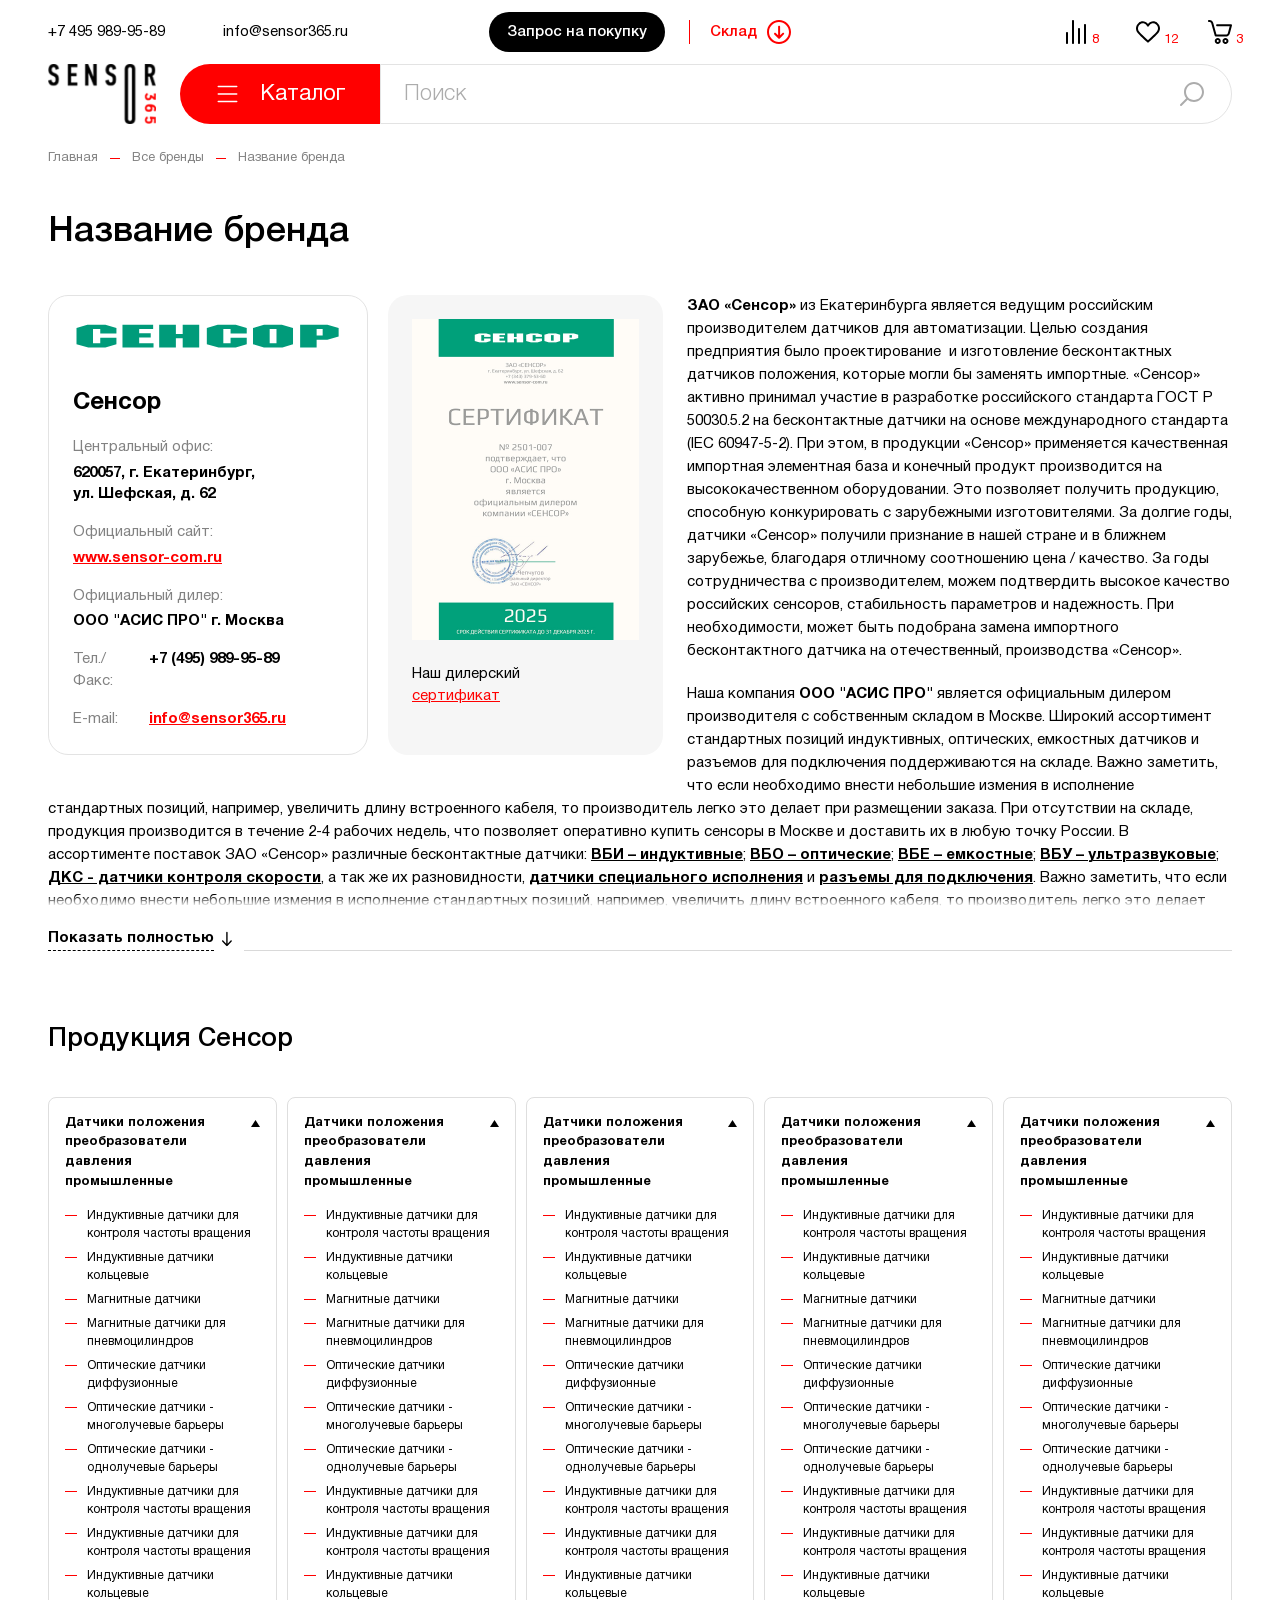
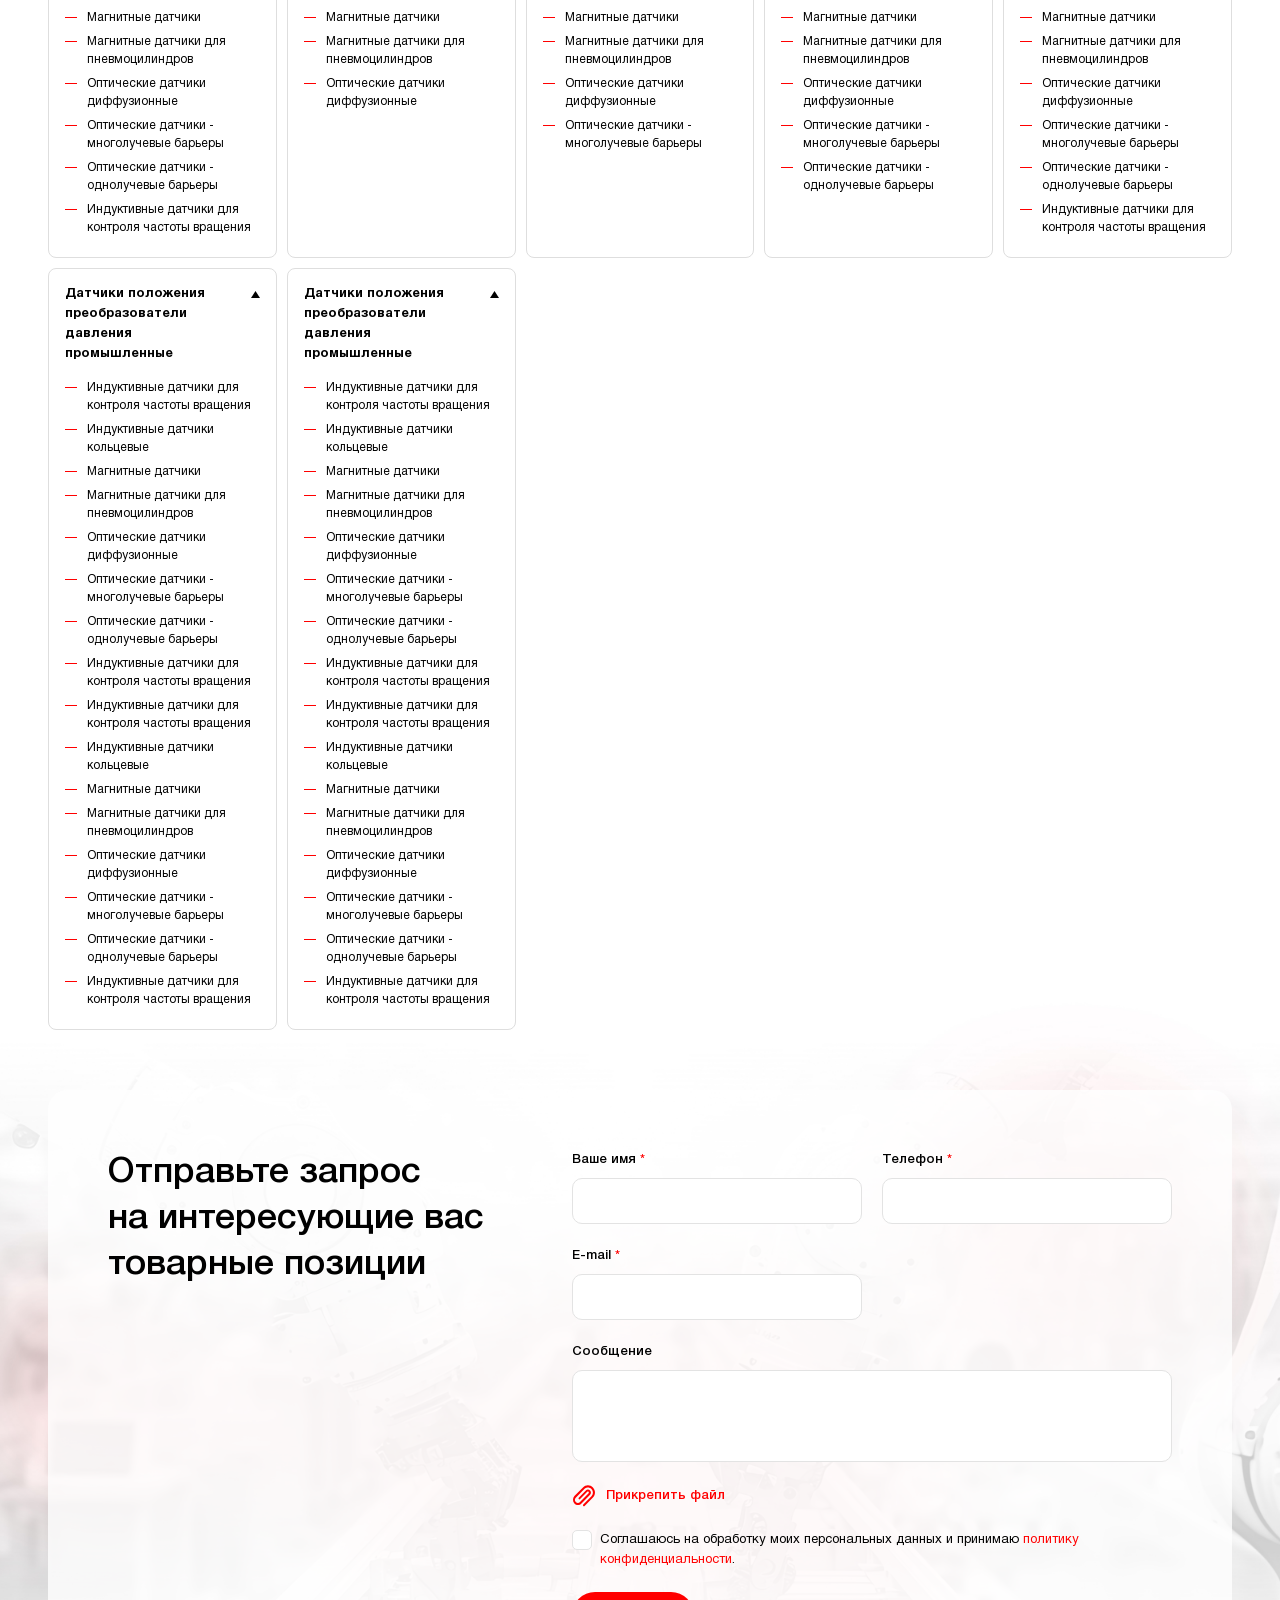
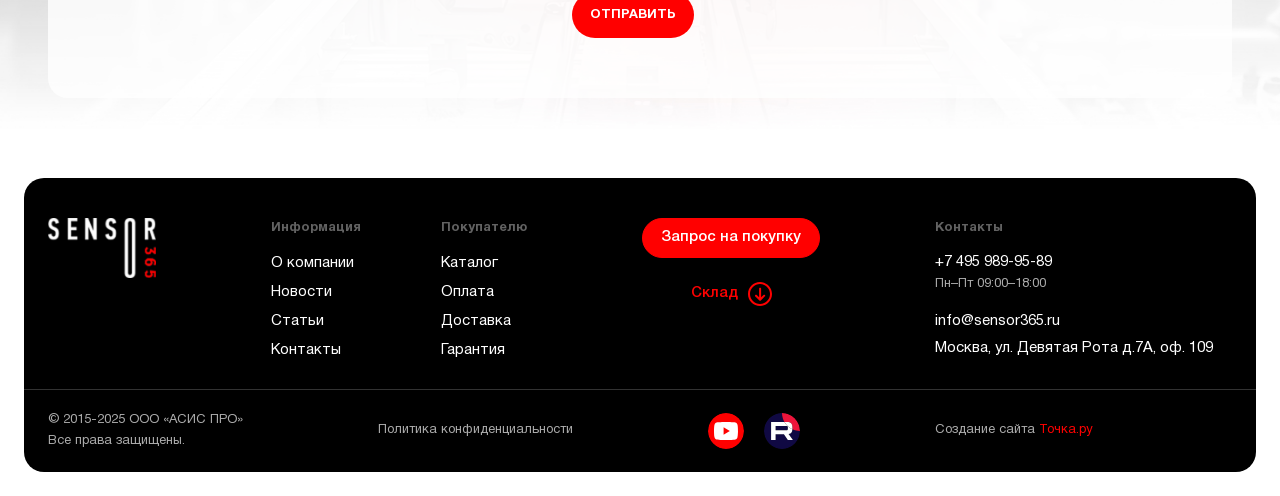
==== brand.html @ 8526f5da "Added new page/updated catalog menu Update  Update  Update  Update  Update  Update" ====
<!DOCTYPE html>
<html lang="ru">
	<head>
		<meta http-equiv="Content-Type" content="text/html; charset=utf-8">

		<!-- Adapting the page for mobile devices -->
		<meta name="viewport" content="width=device-width, initial-scale=1, maximum-scale=1">

		<!-- Prohibition of phone number recognition -->
		<meta name="format-detection" content="telephone=no">
		<meta name="SKYPE_TOOLBAR" content ="SKYPE_TOOLBAR_PARSER_COMPATIBLE">

		<!-- Page title -->
		<title>Заголовок страницы</title>

		<!-- Meta description -->
		<meta name="description" content="">

		<!-- Meta Keywords -->
		<meta name="keywords" content="">

		<!-- Site icon, size 32x32, transparency supported. Recommended format: .ico or .png -->
		<link rel="shortcut icon" href="favicon.png">

		<!-- Changing the color of the mobile browser panel -->
		<meta name="msapplication-TileColor" content="#000">
		<meta name="theme-color" content="#000">

		<!-- Connecting style files -->
		<link rel="stylesheet" href="css/swiper-bundle.min.css">
		<link rel="stylesheet" href="css/swiper.css">
		<link rel="stylesheet" href="css/fancybox.css">
		<link rel="stylesheet" href="css/ion.rangeSlider.css">
		<link rel="stylesheet" href="css/styles.css">

		<link rel="stylesheet" href="css/response_1899.css" media="print, (max-width: 1899px)">
		<link rel="stylesheet" href="css/response_1439.css" media="print, (max-width: 1439px)">
		<link rel="stylesheet" href="css/response_1279.css" media="print, (max-width: 1279px)">
		<link rel="stylesheet" href="css/response_1023.css" media="print, (max-width: 1023px)">
		<link rel="stylesheet" href="css/response_767.css" media="print, (max-width: 767px)">
		<link rel="stylesheet" href="css/response_479.css" media="(max-width: 479px)">
	</head>

	<body>
		<div class="wrap">
			<div class="main">
				<header>
					<button class="close_btn"></button>

					<div class="top">
						<div class="cont big row">
							<div class="contacts">
								<div class="phone">
									<a href="tel:+7 495 989-95-89">+7 495 989-95-89</a>
								</div>

								<div class="email">
									<a href="mailto:info@sensor365.ru">info@sensor365.ru</a>
								</div>
							</div>

							<div class="info">
								<button class="request_btn modal_btn" data-modal="request_modal">Запрос на покупку</button>

								<div class="warehouse">
									<a href="/">
										<span>Склад</span>
										<svg class="icon"><use xlink:href="images/sprite.svg#ic_arrow_circle_ver"></use></svg>
									</a>
								</div>
							</div>

							<div class="icon_links">
								<div class="compare_link">
									<a href="/">
										<svg class="icon"><use xlink:href="images/sprite.svg#ic_compare"></use></svg>
										<span class="count">8</span>
									</a>
								</div>

								<div class="favorite_link">
									<a href="/">
										<svg class="icon"><use xlink:href="images/sprite.svg#ic_favorite"></use></svg>
										<span class="count">12</span>
									</a>
								</div>

								<div class="cart_link">
									<a href="/">
										<svg class="icon"><use xlink:href="images/sprite.svg#ic_cart"></use></svg>
										<span class="count">3</span>
									</a>
								</div>
							</div>
						</div>
					</div>

					<div class="bottom">
						<div class="cont">
							<a href="/" class="logo">
								<img src="images/logo.png" alt="">
							</a>

							<div class="catalog_menu modal_cont">
								<button class="btn mini_modal_btn" data-modal-id="#catalog_modal">
									<svg class="icon"><use xlink:href="images/sprite.svg#ic_menu"></use></svg>
									<svg class="icon"><use xlink:href="images/sprite.svg#ic_close"></use></svg>

									<span>Каталог</span>
								</button>

								<div class="mini_modal" id="catalog_modal">
									<div class="cont">
										<div class="grid_row">
											<div class="col">
												<div class="catalog_link" data-sub-col="1">
													<a href="/">Аксессуары</a>

													<div class="arr">
														<svg><use xlink:href="images/sprite.svg#ic_arr_double_hor"></use></svg>
													</div>
												</div>

												<div class="catalog_link">
													<a href="/">Блоки питания для ПЛК и датчиков</a>
												</div>

												<div class="catalog_link">
													<a href="/">Датчики и преобразователи давления промышленные</a>
												</div>

												<div class="catalog_link">
													<a href="/">Датчики линейных перемещений и расстояний</a>
												</div>

												<div class="catalog_link">
													<a href="/">Датчики оптические для специальных задач</a>
												</div>

												<div class="catalog_link">
													<a href="/">Датчики положения</a>
												</div>

												<div class="catalog_link">
													<a href="/">Датчики, реле потока воздуха и промышленных газов</a>
												</div>

												<div class="catalog_link">
													<a href="/">Датчики, реле потока жидкости</a>
												</div>

												<div class="catalog_link">
													<a href="/">Датчики температуры промышленные</a>
												</div>

												<div class="catalog_link">
													<a href="/">Датчики ускорения — акселерометры</a>
												</div>

												<div class="catalog_link">
													<a href="/">Датчики угла наклона — инклинометры</a>
												</div>

												<div class="catalog_link">
													<a href="/">Датчики угловых перемещений, энкодеры, потенциометры</a>
												</div>

												<div class="catalog_link">
													<a href="/">Датчики щелевые</a>
												</div>

												<div class="catalog_link">
													<a href="/">Индикаторы, преобразователи и регуляторы</a>
												</div>

												<div class="catalog_link">
													<a href="/">Мониторинг и диагностика</a>
												</div>

												<div class="catalog_link">
													<a href="/">Расходомеры жидкости</a>
												</div>

												<div class="catalog_link">
													<a href="/">Расходомеры сжатого воздуха и промышленных газов</a>
												</div>

												<div class="catalog_link">
													<a href="/">Сигнализаторы уровня жидкости и сыпучих веществ</a>
												</div>

												<div class="catalog_link">
													<a href="/">Сканеры штрих-кодов промышленные</a>
												</div>

												<div class="catalog_link">
													<a href="/">RFID компоненты</a>
												</div>

												<div class="catalog_link">
													<a href="/">Уровнемеры</a>
												</div>

												<div class="catalog_link">
													<a href="/">Сигнальное оборудование</a>
												</div>

												<div class="catalog_link">
													<a href="/">Безопасность на производстве</a>
												</div>

												<div class="catalog_link">
													<a href="/">Промышленные интерфейсы</a>
												</div>

												<div class="catalog_link">
													<a href="/">Системы освещения на производстве</a>
												</div>

												<div class="catalog_link">
													<a href="/">Бесконтактные системы передачи данных</a>
												</div>
											</div>

											<div class="col sub_col sub_col_1">
												<button class="back_btn">
													<svg class="icon"><use xlink:href="images/sprite.svg#ic_arrow_hor"></use></svg>
													<span>Назад</span>
												</button>

												<div class="catalog_link" data-sub-col="1">
													<a href="/">Емкостные датчики <small>(48)</small></a>

													<div class="arr">
														<svg><use xlink:href="images/sprite.svg#ic_arr_double_hor"></use></svg>
													</div>
												</div>

												<div class="catalog_link">
													<a href="/">Индуктивные датчики <small>(129)</small></a>
												</div>

												<div class="catalog_link">
													<a href="/">Индуктивные датчики для контроля частоты вращения <small>(3)</small></a>
												</div>

												<div class="catalog_link">
													<a href="/">Индуктивные датчики кольцевые <small>(19)</small></a>
												</div>

												<div class="catalog_link">
													<a href="/">Магнитные датчики <small>(28)</small></a>
												</div>

												<div class="catalog_link">
													<a href="/">Магнитные датчики для пневмоцилиндров <small>(21)</small></a>
												</div>

												<div class="catalog_link">
													<a href="/">Оптические датчики диффузионные <small>(47)</small></a>
												</div>

												<div class="catalog_link">
													<a href="/">Оптические датчики — однолучевые барьеры <small>(16)</small></a>
												</div>

												<div class="catalog_link">
													<a href="/">Оптические датчики — многолучевые барьеры <small>(88)</small></a>
												</div>

												<div class="catalog_link">
													<a href="/">Оптические датчики рефлекторные <small>(36)</small></a>
												</div>

												<div class="catalog_link">
													<a href="/">Радарные датчики движения <small>(60)</small></a>
												</div>

												<div class="catalog_link">
													<a href="/">Ультразвуковые датчики — однолучевые барьеры <small>(42)</small></a>
												</div>

												<div class="catalog_link">
													<a href="/">Датчики касания и сенсорные кнопки <small>(37)</small></a>
												</div>

												<div class="catalog_link">
													<a href="/">Датчики двойного листа и контроля склейки <small>(18)</small></a>
												</div>

												<div class="catalog_link">
													<a href="/">Детекторы транспорта <small>(22)</small></a>
												</div>

												<div class="catalog_link">
													<a href="/">Электромеханические выключатели <small>(8)</small></a>
												</div>
											</div>

											<div class="col sub_sub_col sub_sub_col_1">
												<button class="back_btn">
													<svg class="icon"><use xlink:href="images/sprite.svg#ic_arrow_hor"></use></svg>
													<span>Назад</span>
												</button>

												<div class="catalog_link">
													<a href="/">Емкостные датчики <small>(9)</small></a>
												</div>

												<div class="catalog_link">
													<a href="/">Емкостные датчики в прямоугольных корпусах <small>(13)</small></a>
												</div>

												<div class="catalog_link">
													<a href="/">Емкостные датчики в цилиндрических корпусах <small>(25)</small></a>
												</div>
											</div>
										</div>
									</div>
								</div>
							</div>

							<div class="search">
								<form action="">
									<input type="text" name="" value="" class="input" placeholder="Поиск">

									<button type="submit" class="submit_btn">
										<svg class="icon"><use xlink:href="images/sprite.svg#ic_search"></use></svg>
									</button>
								</form>
							</div>
						</div>
					</div>
				</header>


				<section class="mob_header">
					<div class="cont">
						<div class="logo">
							<img src="images/logo.png" alt="">
						</div>

						<div class="icon_links">
							<div class="compare_link">
								<a href="/">
									<svg class="icon"><use xlink:href="images/sprite.svg#ic_compare"></use></svg>
									<span class="count">8</span>
								</a>
							</div>

							<div class="favorite_link">
								<a href="/">
									<svg class="icon"><use xlink:href="images/sprite.svg#ic_favorite"></use></svg>
									<span class="count">12</span>
								</a>
							</div>

							<div class="cart_link">
								<a href="/">
									<svg class="icon"><use xlink:href="images/sprite.svg#ic_cart"></use></svg>
									<span class="count">3</span>
								</a>
							</div>
						</div>

						<button class="mob_menu_btn">
							<svg class="icon"><use xlink:href="images/sprite.svg#ic_menu"></use></svg>
						</button>
					</div>
				</section>


				<section class="page_head">
					<div class="cont">
						<div class="breadcrumbs">
							<a href="/">Главная</a>

							<span class="sep"></span>

							<a href="/">Все бренды</a>

							<span class="sep"></span>

							<span class="current">Название бренда</span>
						</div>

						<h1 class="page_title">Название бренда</h1>
					</div>
				</section>


				<section class="brand_page block">
					<div class="cont">
						<div class="text_block">
							<div class="data">
								<div class="info">
									<picture class="logo">
										<img src="images/tmp/brand_info_logo.svg" alt="" loading="lazy">
									</picture>

									<div class="name">Сенсор</div>

									<div class="item">
										<div class="label">Центральный офис:</div>

										<div class="val">620057, г. Екатеринбург,<br> ул. Шефская, д. 62</div>
									</div>

									<div class="item">
										<div class="label">Официальный сайт:</div>

										<div class="val">
											<a href="https://www.sensor-com.ru" target="_blank" rel="noopener nofollow" class="primary">www.sensor-com.ru</a>
										</div>
									</div>

									<div class="item">
										<div class="label">Официальный дилер:</div>

										<div class="val">ООО "АСИС ПРО" г. Москва</div>
									</div>

									<div class="item inline">
										<div class="label">Тел./Факс:</div>

										<div class="val">
											<a href="tel:+7 (495) 989-95-89">+7 (495) 989-95-89</a>
										</div>
									</div>

									<div class="item inline">
										<div class="label">E-mail:</div>

										<div class="val">
											<a href="mailto:info@sensor365.ru" class="primary">info@sensor365.ru</a>
										</div>
									</div>
								</div>

								<a href="images/tmp/brand_cert_thumb.jpg" class="cert fancy_img">
									<svg class="icon"><use xlink:href="images/sprite.svg#ic_zoom"></use></svg>

									<picture class="thumb">
										<img src="images/tmp/brand_cert_thumb.jpg" alt="" loading="lazy">
									</picture>

									<div class="name">Наш дилерский<br> <span>сертификат</span></div>
								</a>
							</div>

							<p><b>ЗАО «Сенсор»</b> из Екатеринбурга является ведущим российским производителем датчиков для автоматизации. Целью создания предприятия было проектирование  и изготовление бесконтактных датчиков положения, которые могли бы заменять импортные. «Сенсор» активно принимал участие в разработке российского стандарта ГОСТ Р 50030.5.2 на бесконтактные датчики на основе международного стандарта (IEC 60947-5-2). При этом, в продукции «Сенсор» применяется качественная импортная элементная база и конечный продукт производится на высококачественном оборудовании. Это позволяет получить продукцию, способную конкурировать с зарубежными изготовителями. За долгие годы, датчики «Сенсор» получили признание в нашей стране и в ближнем зарубежье, благодаря отличному соотношению цена / качество. За годы сотрудничества с производителем, можем подтвердить высокое качество российских сенсоров, стабильность параметров и надежность. При необходимости, может быть подобрана замена импортного бесконтактного датчика на отечественный, производства «Сенсор».</p>

							<p>Наша компания <b>ООО "АСИС ПРО"</b> является официальным дилером производителя с собственным складом в Москве. Широкий ассортимент стандартных позиций индуктивных, оптических, емкостных датчиков и разъемов для подключения поддерживаются на складе. Важно заметить, что если необходимо внести небольшие измения в исполнение стандартных позиций, например, увеличить длину встроенного кабеля, то производитель легко это делает при размещении заказа. При отсутствии на складе, продукция производится в течение 2-4 рабочих недель, что позволяет оперативно купить сенсоры в Москве и доставить их в любую точку России. В ассортименте поставок ЗАО «Сенсор» различные бесконтактные датчики: <a href="/">ВБИ – индуктивные</a>; <a href="/">ВБО – оптические</a>; <a href="/">ВБЕ – емкостные</a>; <a href="/">ВБУ – ультразвуковые</a>; <a href="/">ДКС - датчики контроля скорости</a>, а так же их разновидности, <a href="/">датчики специального исполнения</a> и <a href="/">разъемы для подключения</a>. Важно заметить, что если необходимо внести небольшие измения в исполнение стандартных позиций, например, увеличить длину встроенного кабеля, то производитель легко это делает при размещении заказа.</p>

							<div class="clearfix"></div>
						</div>

						<div class="spoler_btn_wrap">
							<button class="spoler_btn">
								<span>Показать полностью</span>
								<span>Свернуть</span>

								<svg class="icon"><use xlink:href="images/sprite.svg#ic_arrow_ver"></use></svg>
							</button>

							<div class="line"></div>
						</div>

						<div class="categories">
							<div class="block_head">
								<h2 class="title small">Продукция Сенсор</h2>
							</div>

							<div class="grid_row">
								<div class="item">
									<div class="main">
										<a href="/">
											<span>Датчики положения преобразователи давления промышленные</span>

											<svg class="arr"><use xlink:href="images/sprite.svg#ic_arr_ver2"></use></svg>
										</a>
									</div>

									<div class="sub">
										<div><a href="/">Индуктивные датчики для контроля частоты вращения</a></div>

										<div><a href="/">Индуктивные датчики кольцевые</a></div>

										<div><a href="/">Магнитные датчики</a></div>

										<div><a href="/">Магнитные датчики для пневмоцилиндров</a></div>

										<div><a href="/">Оптические датчики диффузионные</a></div>

										<div><a href="/">Оптические датчики - многолучевые барьеры</a></div>

										<div><a href="/">Оптические датчики - однолучевые барьеры</a></div>

										<div><a href="/">Индуктивные датчики для контроля частоты вращения</a></div>

										<div><a href="/">Индуктивные датчики для контроля частоты вращения</a></div>

										<div><a href="/">Индуктивные датчики кольцевые</a></div>

										<div><a href="/">Магнитные датчики</a></div>

										<div><a href="/">Магнитные датчики для пневмоцилиндров</a></div>

										<div><a href="/">Оптические датчики диффузионные</a></div>

										<div><a href="/">Оптические датчики - многолучевые барьеры</a></div>

										<div><a href="/">Оптические датчики - однолучевые барьеры</a></div>

										<div><a href="/">Индуктивные датчики для контроля частоты вращения</a></div>
									</div>
								</div>

								<div class="item">
									<div class="main">
										<a href="/">
											<span>Датчики положения преобразователи давления промышленные</span>

											<svg class="arr"><use xlink:href="images/sprite.svg#ic_arr_ver2"></use></svg>
										</a>
									</div>

									<div class="sub">
										<div><a href="/">Индуктивные датчики для контроля частоты вращения</a></div>

										<div><a href="/">Индуктивные датчики кольцевые</a></div>

										<div><a href="/">Магнитные датчики</a></div>

										<div><a href="/">Магнитные датчики для пневмоцилиндров</a></div>

										<div><a href="/">Оптические датчики диффузионные</a></div>

										<div><a href="/">Оптические датчики - многолучевые барьеры</a></div>

										<div><a href="/">Оптические датчики - однолучевые барьеры</a></div>

										<div><a href="/">Индуктивные датчики для контроля частоты вращения</a></div>

										<div><a href="/">Индуктивные датчики для контроля частоты вращения</a></div>

										<div><a href="/">Индуктивные датчики кольцевые</a></div>

										<div><a href="/">Магнитные датчики</a></div>

										<div><a href="/">Магнитные датчики для пневмоцилиндров</a></div>

										<div><a href="/">Оптические датчики диффузионные</a></div>
									</div>
								</div>

								<div class="item">
									<div class="main">
										<a href="/">
											<span>Датчики положения преобразователи давления промышленные</span>

											<svg class="arr"><use xlink:href="images/sprite.svg#ic_arr_ver2"></use></svg>
										</a>
									</div>

									<div class="sub">
										<div><a href="/">Индуктивные датчики для контроля частоты вращения</a></div>

										<div><a href="/">Индуктивные датчики кольцевые</a></div>

										<div><a href="/">Магнитные датчики</a></div>

										<div><a href="/">Магнитные датчики для пневмоцилиндров</a></div>

										<div><a href="/">Оптические датчики диффузионные</a></div>

										<div><a href="/">Оптические датчики - многолучевые барьеры</a></div>

										<div><a href="/">Оптические датчики - однолучевые барьеры</a></div>

										<div><a href="/">Индуктивные датчики для контроля частоты вращения</a></div>

										<div><a href="/">Индуктивные датчики для контроля частоты вращения</a></div>

										<div><a href="/">Индуктивные датчики кольцевые</a></div>

										<div><a href="/">Магнитные датчики</a></div>

										<div><a href="/">Магнитные датчики для пневмоцилиндров</a></div>

										<div><a href="/">Оптические датчики диффузионные</a></div>

										<div><a href="/">Оптические датчики - многолучевые барьеры</a></div>
									</div>
								</div>

								<div class="item">
									<div class="main">
										<a href="/">
											<span>Датчики положения преобразователи давления промышленные</span>

											<svg class="arr"><use xlink:href="images/sprite.svg#ic_arr_ver2"></use></svg>
										</a>
									</div>

									<div class="sub">
										<div><a href="/">Индуктивные датчики для контроля частоты вращения</a></div>

										<div><a href="/">Индуктивные датчики кольцевые</a></div>

										<div><a href="/">Магнитные датчики</a></div>

										<div><a href="/">Магнитные датчики для пневмоцилиндров</a></div>

										<div><a href="/">Оптические датчики диффузионные</a></div>

										<div><a href="/">Оптические датчики - многолучевые барьеры</a></div>

										<div><a href="/">Оптические датчики - однолучевые барьеры</a></div>

										<div><a href="/">Индуктивные датчики для контроля частоты вращения</a></div>

										<div><a href="/">Индуктивные датчики для контроля частоты вращения</a></div>

										<div><a href="/">Индуктивные датчики кольцевые</a></div>

										<div><a href="/">Магнитные датчики</a></div>

										<div><a href="/">Магнитные датчики для пневмоцилиндров</a></div>

										<div><a href="/">Оптические датчики диффузионные</a></div>

										<div><a href="/">Оптические датчики - многолучевые барьеры</a></div>

										<div><a href="/">Оптические датчики - однолучевые барьеры</a></div>
									</div>
								</div>

								<div class="item">
									<div class="main">
										<a href="/">
											<span>Датчики положения преобразователи давления промышленные</span>

											<svg class="arr"><use xlink:href="images/sprite.svg#ic_arr_ver2"></use></svg>
										</a>
									</div>

									<div class="sub">
										<div><a href="/">Индуктивные датчики для контроля частоты вращения</a></div>

										<div><a href="/">Индуктивные датчики кольцевые</a></div>

										<div><a href="/">Магнитные датчики</a></div>

										<div><a href="/">Магнитные датчики для пневмоцилиндров</a></div>

										<div><a href="/">Оптические датчики диффузионные</a></div>

										<div><a href="/">Оптические датчики - многолучевые барьеры</a></div>

										<div><a href="/">Оптические датчики - однолучевые барьеры</a></div>

										<div><a href="/">Индуктивные датчики для контроля частоты вращения</a></div>

										<div><a href="/">Индуктивные датчики для контроля частоты вращения</a></div>

										<div><a href="/">Индуктивные датчики кольцевые</a></div>

										<div><a href="/">Магнитные датчики</a></div>

										<div><a href="/">Магнитные датчики для пневмоцилиндров</a></div>

										<div><a href="/">Оптические датчики диффузионные</a></div>

										<div><a href="/">Оптические датчики - многолучевые барьеры</a></div>

										<div><a href="/">Оптические датчики - однолучевые барьеры</a></div>

										<div><a href="/">Индуктивные датчики для контроля частоты вращения</a></div>
									</div>
								</div>

								<div class="item">
									<div class="main">
										<a href="/">
											<span>Датчики положения преобразователи давления промышленные</span>

											<svg class="arr"><use xlink:href="images/sprite.svg#ic_arr_ver2"></use></svg>
										</a>
									</div>

									<div class="sub">
										<div><a href="/">Индуктивные датчики для контроля частоты вращения</a></div>

										<div><a href="/">Индуктивные датчики кольцевые</a></div>

										<div><a href="/">Магнитные датчики</a></div>

										<div><a href="/">Магнитные датчики для пневмоцилиндров</a></div>

										<div><a href="/">Оптические датчики диффузионные</a></div>

										<div><a href="/">Оптические датчики - многолучевые барьеры</a></div>

										<div><a href="/">Оптические датчики - однолучевые барьеры</a></div>

										<div><a href="/">Индуктивные датчики для контроля частоты вращения</a></div>

										<div><a href="/">Индуктивные датчики для контроля частоты вращения</a></div>

										<div><a href="/">Индуктивные датчики кольцевые</a></div>

										<div><a href="/">Магнитные датчики</a></div>

										<div><a href="/">Магнитные датчики для пневмоцилиндров</a></div>

										<div><a href="/">Оптические датчики диффузионные</a></div>

										<div><a href="/">Оптические датчики - многолучевые барьеры</a></div>

										<div><a href="/">Оптические датчики - однолучевые барьеры</a></div>

										<div><a href="/">Индуктивные датчики для контроля частоты вращения</a></div>
									</div>
								</div>

								<div class="item">
									<div class="main">
										<a href="/">
											<span>Датчики положения преобразователи давления промышленные</span>

											<svg class="arr"><use xlink:href="images/sprite.svg#ic_arr_ver2"></use></svg>
										</a>
									</div>

									<div class="sub">
										<div><a href="/">Индуктивные датчики для контроля частоты вращения</a></div>

										<div><a href="/">Индуктивные датчики кольцевые</a></div>

										<div><a href="/">Магнитные датчики</a></div>

										<div><a href="/">Магнитные датчики для пневмоцилиндров</a></div>

										<div><a href="/">Оптические датчики диффузионные</a></div>

										<div><a href="/">Оптические датчики - многолучевые барьеры</a></div>

										<div><a href="/">Оптические датчики - однолучевые барьеры</a></div>

										<div><a href="/">Индуктивные датчики для контроля частоты вращения</a></div>

										<div><a href="/">Индуктивные датчики для контроля частоты вращения</a></div>

										<div><a href="/">Индуктивные датчики кольцевые</a></div>

										<div><a href="/">Магнитные датчики</a></div>

										<div><a href="/">Магнитные датчики для пневмоцилиндров</a></div>

										<div><a href="/">Оптические датчики диффузионные</a></div>

										<div><a href="/">Оптические датчики - многолучевые барьеры</a></div>

										<div><a href="/">Оптические датчики - однолучевые барьеры</a></div>

										<div><a href="/">Индуктивные датчики для контроля частоты вращения</a></div>
									</div>
								</div>
							</div>
						</div>
					</div>
				</section>


				<section class="action_form block">
					<div class="cont">
						<div class="data">
							<div class="block_head">
								<div class="title">Отправьте запрос<br> на интересующие вас товарные позиции</div>
							</div>

							<form action="" class="form" novalidate>
								<div class="columns">
									<div class="line">
										<div class="label">Ваше имя <span class="required">*</span></div>

										<div class="field">
											<input type="text" name="" value="" class="input" required>

											<div class="error_text">Необходимо указать имя</div>
										</div>
									</div>

									<div class="line">
										<div class="label">Телефон <span class="required">*</span></div>

										<div class="field">
											<input type="tel" name="" value="" class="input" required>

											<div class="error_text">Необходимо указать телефон</div>
										</div>
									</div>

									<div class="line">
										<div class="label">E-mail <span class="required">*</span></div>

										<div class="field">
											<input type="email" name="" value="" class="input" required>

											<div class="error_text">Необходимо указать email</div>
										</div>
									</div>
								</div>

								<div class="line">
									<div class="label">Сообщение</div>

									<div class="field">
										<textarea name=""></textarea>
									</div>
								</div>

								<div class="line file">
									<div class="field">
										<label>
											<input type="file" name="file">

											<div class="selected empty">
												<span></span>

												<button type="button" class="delete_btn">
													<svg class="icon"><use xlink:href="images/sprite.svg#ic_delete_circle"></use></svg>
												</button>
											</div>

											<div class="btn">
												<svg class="icon"><use xlink:href="images/sprite.svg#ic_file"></use></svg>

												<span>Прикрепить файл</span>
											</div>
										</label>
									</div>
								</div>

								<div class="line agree">
									<div class="field">
										<label class="checkbox">
											<input type="checkbox" name="agree" required>

											<div class="check">
												<svg class="icon"><use xlink:href="images/sprite.svg#ic_check"></use></svg>
											</div>

											<div>Соглашаюсь на обработку моих персональных данных и принимаю <a href="/" target="_blank">политику конфиденциальности</a>.</div>
										</label>

										<div class="error_text">Необходимо отметить</div>
									</div>
								</div>

								<div class="submit">
									<button type="submit" class="submit_btn">ОТПРАВИТЬ</button>
								</div>
							</form>
						</div>
					</div>

					<picture class="bg">
						<img src="images/bg_action_form.jpg" alt="" loading="lazy">
					</picture>
				</section>
			</div>


			<footer>
				<div class="data">
					<div class="top">
						<div class="cont big">
							<div class="logo">
								<img src="images/logo_white.png" alt="">
							</div>

							<div class="links">
								<div class="title">Информация</div>

								<div class="items">
									<div><a href="/">О компании</a></div>

									<div><a href="/">Новости</a></div>

									<div><a href="/">Статьи</a></div>

									<div><a href="/">Контакты</a></div>
								</div>
							</div>

							<div class="links">
								<div class="title">Покупателю</div>

								<div class="items">
									<div><a href="/">Каталог</a></div>

									<div><a href="/">Оплата</a></div>

									<div><a href="/">Доставка</a></div>

									<div><a href="/">Гарантия</a></div>
								</div>
							</div>

							<div class="col">
								<button class="request_btn modal_btn" data-modal="request_modal">Запрос на покупку</button>

								<div class="warehouse">
									<a href="/">
										<span>Склад</span>
										<svg class="icon"><use xlink:href="images/sprite.svg#ic_arrow_circle_ver"></use></svg>
									</a>
								</div>
							</div>

							<div class="contacts">
								<div class="title">Контакты</div>

								<div class="phone">
									<div><a href="tel:+7 495 989-95-89">+7 495 989-95-89</a></div>
								</div>

								<div class="work_time">Пн–Пт 09:00–18:00</div>

								<div class="email">
									<div><a href="mailto:info@sensor365.ru">info@sensor365.ru</a></div>
								</div>

								<div class="location">Москва, ул. Девятая Рота д.7А, оф. 109</div>
							</div>
						</div>
					</div>

					<div class="bottom">
						<div class="cont big">
							<div class="copyright">
								<div>&copy; 2015-2025 ООО «АСИС ПРО»</div>
								<div>Все права защищены.</div>
							</div>

							<div class="privacy_policy_link">
								<a href="/">Политика конфиденциальности</a>
							</div>

							<div class="socials">
								<a href="/" target="_blank" rel="noopener nofollow" class="youtube_link"></a>

								<a href="/" target="_blank" rel="noopener nofollow" class="rutube_link"></a>
							</div>

							<div class="creator">
								<a href="/" target="_blank">Создание сайта <span>Точка.ру</span></a>
							</div>
						</div>
					</div>
				</div>
			</footer>

			<div class="overlay"></div>
		</div>


		<section class="modal" id="request_modal">
			<div class="modal_title">Запрос на покупку</div>

			<form action="" class="form" novalidate>
				<div class="line">
					<div class="label">Организация, контактное лицо <span class="required">*</span></div>

					<div class="field">
						<input type="text" name="" value="" class="input" required>

						<div class="error_text">Необходимо указать организацию, контактное лицо</div>
					</div>
				</div>

				<div class="line file">
					<div class="field">
						<label>
							<input type="file" name="file">

							<div class="selected empty">
								<span></span>

								<button type="button" class="delete_btn">
									<svg class="icon"><use xlink:href="images/sprite.svg#ic_delete_circle"></use></svg>
								</button>
							</div>

							<div class="btn">
								<svg class="icon"><use xlink:href="images/sprite.svg#ic_file"></use></svg>

								<span>Прикрепить файл c реквизитами</span>
							</div>
						</label>
					</div>
				</div>

				<div class="columns">
					<div class="line width1of3">
						<div class="label">Регион, город <span class="required">*</span></div>

						<div class="field">
							<input type="text" name="" value="" class="input" required>

							<div class="error_text">Необходимо указать регион, город</div>
						</div>
					</div>

					<div class="line width1of3">
						<div class="label">Телефон <span class="required">*</span></div>

						<div class="field">
							<input type="tel" name="" value="" class="input" required>

							<div class="error_text">Необходимо указать телефон</div>
						</div>
					</div>

					<div class="line width1of3">
						<div class="label">E-mail <span class="required">*</span></div>

						<div class="field">
							<input type="email" name="" value="" class="input" required>

							<div class="error_text">Необходимо указать email</div>
						</div>
					</div>
				</div>

				<div class="line">
					<div class="label">Комментарии</div>

					<div class="field">
						<textarea name=""></textarea>
					</div>
				</div>

				<div class="line agree">
					<div class="field">
						<label class="checkbox">
							<input type="checkbox" name="agree" required>

							<div class="check">
								<svg class="icon"><use xlink:href="images/sprite.svg#ic_check"></use></svg>
							</div>

							<div>Соглашаюсь на обработку моих персональных данных и принимаю <a href="/" target="_blank">политику конфиденциальности</a>.</div>
						</label>

						<div class="error_text">Необходимо отметить</div>
					</div>
				</div>

				<div class="submit">
					<button type="submit" class="submit_btn">ОТПРАВИТЬ</button>
				</div>
			</form>
		</section>


		<!-- Connecting javascript files -->
		<script src="js/jquery-3.7.1.min.js"></script>
		<script src="js/functions.js"></script>
		<script src="js/swiper-bundle.min.js"></script>
		<script src="js/fancybox.js"></script>
		<script src="js/imask.js"></script>
		<script src="js/ion.rangeSlider.min.js"></script>
		<script src="js/nice-select2.js"></script>
		<script src="js/hc-sticky.js"></script>
		<script src="js/scripts.js"></script>
	</body>
</html>
---- css/ion.rangeSlider.css ----
/**
Ion.RangeSlider, 2.3.1
© Denis Ineshin, 2010 - 2019, IonDen.com
Build date: 2019-12-19 16:51:02
*/
.irs
{
    position: relative;

    display: block;

    -webkit-user-select: none;
       -moz-user-select: none;
        -ms-user-select: none;
            user-select: none;

    -webkit-touch-callout: none;
     -khtml-user-select: none;
}

.irs .irs
{
    margin: 0;
}

.irs-line
{
    position: relative;

    display: block;
    overflow: hidden;

    outline: none !important;
}
.irs-bar
{
    position: absolute;
    left: 0;

    display: block;

    width: 0;
}
.irs-shadow
{
    position: absolute;
    left: 0;

    display: none;

    width: 0;
}
.irs-handle
{
    position: absolute;

    display: block;

    box-sizing: border-box;

    z-index: 1;
    cursor: default;
}
.irs-handle.type_last
{
    z-index: 2;
}
.irs-min,
.irs-max
{
    position: absolute;

    display: block;

    cursor: default;
}
.irs-min
{
    left: 0;
}
.irs-max
{
    right: 0;
}
.irs-from,
.irs-to,
.irs-single
{
    position: absolute;
    top: 0;
    left: 0;

    display: block;

    cursor: default;
    white-space: nowrap;
}
.irs-grid
{
    position: absolute;
    bottom: 0;
    left: 0;

    display: none;

    width: 100%;
    height: 20px;
}
.irs-with-grid .irs-grid
{
    display: block;
}
.irs-grid-pol
{
    position: absolute;
    top: 0;
    left: 0;

    width: 1px;
    height: 8px;

    background: #000;
}
.irs-grid-pol.small
{
    height: 4px;
}
.irs-grid-text
{
    position: absolute;
    bottom: 0;
    left: 0;

    padding: 0 3px;

    font-size: 9px;
    line-height: 9px;

    text-align: center;
    white-space: nowrap;

    color: #000;
}
.irs-disable-mask
{
    position: absolute;
    top: 0;
    left: -1%;

    display: block;

    width: 102%;
    height: 100%;

    z-index: 2;
    cursor: default;

    background: rgba(0, 0, 0, 0);
}
.lt-ie9 .irs-disable-mask
{
    cursor: not-allowed;

    background: #000;

    filter: alpha(opacity=0);
}
.irs-disabled
{
    opacity: .4;
}
.irs-hidden-input
{
    position: absolute !important;
    top: 0 !important;
    left: 0 !important;

    display: block !important;
    overflow: hidden;

    width: 0 !important;
    height: 0 !important;
    margin: 0 !important;
    padding: 0 !important;

    font-size: 0 !important;
    line-height: 0 !important;

    z-index: -9999 !important;

    border-style: solid !important;
    border-color: transparent !important;
    outline: none !important;
    background: none !important;
}

.irs--flat
{
    height: 8px;
}

.irs--flat.irs-with-grid
{
    height: 60px;
}

.irs--flat .irs-line
{
    height: 8px;

    border-radius: 5px;
    background: #e3e3e3;
}

.irs--flat .irs-bar
{
    top: 0;

    min-width: 1px;
    height: 8px;

    border-radius: 5px;
    background: var(--primary_color);
}

.irs--flat .irs-shadow
{
    bottom: 16px;

    height: 1px;

    background-color: #e1e4e9;
}

.irs--flat .irs-handle
{
    top: 0;

    width: 0;
    height: 8px;

    cursor: pointer;
}

.irs--flat .irs-handle:before
{
    position: absolute;
    top: 50%;
    left: 50%;

    display: block;

    width: calc(100% + 20px);
    height: calc(100% + 20px);

    content: '';
    transform: translate(-50%, -50%);
}

.irs--flat .irs-min,
.irs--flat .irs-max,
.irs--flat .irs-from,
.irs--flat .irs-to,
.irs--flat .irs-single
{
    top: 0;

    display: none !important;

    padding: 1px 3px;

    font-size: 10px;
    line-height: 1.333;

    color: #999;
    border-radius: 4px;
    background-color: #e1e4e9;
    text-shadow: none;
}

.irs--flat .irs-grid-pol
{
    background-color: #e1e4e9;
}
.irs--flat .irs-grid-text
{
    color: #999;
}
.irs--big
{
    height: 55px;
}
.irs--big.irs-with-grid
{
    height: 70px;
}
.irs--big .irs-line
{
    top: 33px;

    height: 12px;

    border: 1px solid #ccc;
    border-radius: 12px;
    background: linear-gradient(to bottom, #ddd -50%, white 150%);
    background-color: white;
}
.irs--big .irs-bar
{
    top: 33px;

    height: 12px;

    border: 1px solid #428bca;
    background: linear-gradient(to bottom, #fff 0%, #428bca 30%, #b9d4ec 100%);
    background-color: #92bce0;
    box-shadow: inset 0 0 1px 1px rgba(255, 255, 255, .5);
}
.irs--big .irs-bar--single
{
    border-radius: 12px 0 0 12px;
}
.irs--big .irs-shadow
{
    bottom: 16px;

    height: 1px;

    background-color: rgba(66, 139, 202, .5);
}
.irs--big .irs-handle
{
    top: 25px;

    width: 30px;
    height: 30px;

    border: 1px solid rgba(0, 0, 0, .3);
    border-radius: 30px;
    background: linear-gradient(to bottom, white 0%, #b4b9be 30%, white 100%);
    background-color: #cbcfd5;
    box-shadow: 1px 1px 2px rgba(0, 0, 0, .2), inset 0 0 3px 1px white;
}
.irs--big .irs-handle.state_hover,
.irs--big .irs-handle:hover
{
    border-color: rgba(0, 0, 0, .45);
    background: linear-gradient(to bottom, white 0%, #919ba5 30%, white 100%);
    background-color: #939ba7;
}
.irs--big .irs-min,
.irs--big .irs-max
{
    top: 0;

    padding: 1px 5px;

    color: white;
    border-radius: 3px;
    background-color: #9f9f9f;
    text-shadow: none;
}
.irs--big .irs-from,
.irs--big .irs-to,
.irs--big .irs-single
{
    padding: 1px 5px;

    color: white;
    border-radius: 3px;
    background: linear-gradient(to bottom, #428bca 0%, #3071a9 100%);
    background-color: #428bca;
    text-shadow: none;
}
.irs--big .irs-grid-pol
{
    background-color: #428bca;
}
.irs--big .irs-grid-text
{
    color: #428bca;
}
.irs--modern
{
    height: 55px;
}
.irs--modern.irs-with-grid
{
    height: 55px;
}
.irs--modern .irs-line
{
    top: 25px;

    height: 5px;

    border: 1px solid #a3adc1;
    border-bottom-width: 0;
    border-radius: 5px;
    background: linear-gradient(to bottom, #e0e4ea 0%, #d1d6e0 100%);
    background-color: #d1d6e0;
}
.irs--modern .irs-bar
{
    top: 25px;

    height: 5px;

    background: #20b426;
    background: linear-gradient(to bottom, #20b426 0%, #18891d 100%);
}
.irs--modern .irs-bar--single
{
    border-radius: 5px 0 0 5px;
}
.irs--modern .irs-shadow
{
    bottom: 21px;

    height: 1px;

    background-color: rgba(209, 214, 224, .5);
}
.irs--modern .irs-handle
{
    top: 37px;

    width: 12px;
    height: 13px;

    border: 1px solid #a3adc1;
    border-top-width: 0;
    border-radius: 0 0 3px 3px;
    box-shadow: 1px 1px 1px rgba(0, 0, 0, .1);
}
.irs--modern .irs-handle > i:nth-child(1)
{
    position: absolute;
    top: -4px;
    left: 1px;

    display: block;

    width: 6px;
    height: 6px;

    transform: rotate(45deg);

    border: 1px solid #a3adc1;
    background: white;
}
.irs--modern .irs-handle > i:nth-child(2)
{
    position: absolute;
    top: 0;
    left: 0;

    display: block;

    box-sizing: border-box;
    width: 10px;
    height: 12px;

    border-radius: 0 0 3px 3px;
    background: #e9e6e6;
    background: linear-gradient(to bottom, white 0%, #e9e6e6 100%);
}
.irs--modern .irs-handle > i:nth-child(3)
{
    position: absolute;
    top: 3px;
    left: 3px;

    display: block;

    box-sizing: border-box;
    width: 4px;
    height: 5px;

    border-right: 1px solid #a3adc1;
    border-left: 1px solid #a3adc1;
}
.irs--modern .irs-handle.state_hover,
.irs--modern .irs-handle:hover
{
    border-color: #7685a2;
    background: #c3c7cd;
    background: linear-gradient(to bottom, #fff 0%, #919ba5 30%, #fff 100%);
}
.irs--modern .irs-handle.state_hover > i:nth-child(1),
.irs--modern .irs-handle:hover > i:nth-child(1)
{
    border-color: #7685a2;
}
.irs--modern .irs-handle.state_hover > i:nth-child(3),
.irs--modern .irs-handle:hover > i:nth-child(3)
{
    border-color: #48536a;
}
.irs--modern .irs-min,
.irs--modern .irs-max
{
    top: 0;

    padding: 1px 5px;

    font-size: 10px;
    line-height: 1.333;

    color: white;
    border-radius: 5px;
    background-color: #d1d6e0;
    text-shadow: none;
}
.irs--modern .irs-from,
.irs--modern .irs-to,
.irs--modern .irs-single
{
    padding: 1px 5px;

    font-size: 10px;
    line-height: 1.333;

    color: white;
    border-radius: 5px;
    background-color: #20b426;
    text-shadow: none;
}
.irs--modern .irs-from:before,
.irs--modern .irs-to:before,
.irs--modern .irs-single:before
{
    position: absolute;
    bottom: -6px;
    left: 50%;

    display: block;
    overflow: hidden;

    width: 0;
    height: 0;
    margin-left: -3px;

    content: '';

    border: 3px solid transparent;
    border-top-color: #20b426;
}
.irs--modern .irs-grid
{
    height: 25px;
}
.irs--modern .irs-grid-pol
{
    background-color: #dedede;
}
.irs--modern .irs-grid-text
{
    font-size: 13px;

    color: silver;
}
.irs--sharp
{
    height: 50px;

    font-size: 12px;
    line-height: 1;
}
.irs--sharp.irs-with-grid
{
    height: 57px;
}
.irs--sharp .irs-line
{
    top: 30px;

    height: 2px;

    border-radius: 2px;
    background-color: black;
}
.irs--sharp .irs-bar
{
    top: 30px;

    height: 2px;

    background-color: #ee22fa;
}
.irs--sharp .irs-bar--single
{
    border-radius: 2px 0 0 2px;
}
.irs--sharp .irs-shadow
{
    bottom: 21px;

    height: 1px;

    background-color: rgba(0, 0, 0, .5);
}
.irs--sharp .irs-handle
{
    top: 25px;

    width: 10px;
    height: 10px;

    background-color: #a804b2;
}
.irs--sharp .irs-handle > i:first-child
{
    position: absolute;
    top: 100%;
    left: 0;

    display: block;

    width: 0;
    height: 0;

    border: 5px solid transparent;
    border-top-color: #a804b2;
}
.irs--sharp .irs-handle.state_hover,
.irs--sharp .irs-handle:hover
{
    background-color: black;
}
.irs--sharp .irs-handle.state_hover > i:first-child,
.irs--sharp .irs-handle:hover > i:first-child
{
    border-top-color: black;
}
.irs--sharp .irs-min,
.irs--sharp .irs-max
{
    top: 0;

    padding: 3px 4px;

    font-size: 14px;
    line-height: 1;

    opacity: .4;
    color: white;
    border-radius: 2px;
    background-color: #a804b2;
}
.irs--sharp .irs-from,
.irs--sharp .irs-to,
.irs--sharp .irs-single
{
    padding: 3px 4px;

    font-size: 14px;
    line-height: 1;

    color: white;
    border-radius: 2px;
    background-color: #a804b2;
    text-shadow: none;
}
.irs--sharp .irs-from:before,
.irs--sharp .irs-to:before,
.irs--sharp .irs-single:before
{
    position: absolute;
    bottom: -6px;
    left: 50%;

    display: block;
    overflow: hidden;

    width: 0;
    height: 0;
    margin-left: -3px;

    content: '';

    border: 3px solid transparent;
    border-top-color: #a804b2;
}
.irs--sharp .irs-grid
{
    height: 25px;
}
.irs--sharp .irs-grid-pol
{
    background-color: #dedede;
}
.irs--sharp .irs-grid-text
{
    font-size: 13px;

    color: silver;
}
.irs--round
{
    height: 50px;
}
.irs--round.irs-with-grid
{
    height: 65px;
}
.irs--round .irs-line
{
    top: 36px;

    height: 4px;

    border-radius: 4px;
    background-color: #dee4ec;
}
.irs--round .irs-bar
{
    top: 36px;

    height: 4px;

    background-color: #006cfa;
}
.irs--round .irs-bar--single
{
    border-radius: 4px 0 0 4px;
}
.irs--round .irs-shadow
{
    bottom: 21px;

    height: 4px;

    background-color: rgba(222, 228, 236, .5);
}
.irs--round .irs-handle
{
    top: 26px;

    width: 24px;
    height: 24px;

    border: 4px solid #006cfa;
    border-radius: 24px;
    background-color: white;
    box-shadow: 0 1px 3px rgba(0, 0, 255, .3);
}
.irs--round .irs-handle.state_hover,
.irs--round .irs-handle:hover
{
    background-color: #f0f6ff;
}
.irs--round .irs-min,
.irs--round .irs-max
{
    top: 0;

    padding: 3px 5px;

    font-size: 14px;
    line-height: 1;

    color: #333;
    border-radius: 4px;
    background-color: rgba(0, 0, 0, .1);
}
.irs--round .irs-from,
.irs--round .irs-to,
.irs--round .irs-single
{
    padding: 3px 5px;

    font-size: 14px;
    line-height: 1;

    color: white;
    border-radius: 4px;
    background-color: #006cfa;
    text-shadow: none;
}
.irs--round .irs-from:before,
.irs--round .irs-to:before,
.irs--round .irs-single:before
{
    position: absolute;
    bottom: -6px;
    left: 50%;

    display: block;
    overflow: hidden;

    width: 0;
    height: 0;
    margin-left: -3px;

    content: '';

    border: 3px solid transparent;
    border-top-color: #006cfa;
}
.irs--round .irs-grid
{
    height: 25px;
}
.irs--round .irs-grid-pol
{
    background-color: #dedede;
}
.irs--round .irs-grid-text
{
    font-size: 13px;

    color: silver;
}
.irs--square
{
    height: 50px;
}
.irs--square.irs-with-grid
{
    height: 60px;
}
.irs--square .irs-line
{
    top: 31px;

    height: 4px;

    background-color: #dedede;
}
.irs--square .irs-bar
{
    top: 31px;

    height: 4px;

    background-color: black;
}
.irs--square .irs-shadow
{
    bottom: 21px;

    height: 2px;

    background-color: #dedede;
}
.irs--square .irs-handle
{
    top: 25px;

    width: 16px;
    height: 16px;

    -webkit-transform: rotate(45deg);
        -ms-transform: rotate(45deg);
            transform: rotate(45deg);

    border: 3px solid black;
    background-color: white;
}
.irs--square .irs-handle.state_hover,
.irs--square .irs-handle:hover
{
    background-color: #f0f6ff;
}
.irs--square .irs-min,
.irs--square .irs-max
{
    top: 0;

    padding: 3px 5px;

    font-size: 14px;
    line-height: 1;

    color: #333;
    background-color: rgba(0, 0, 0, .1);
}
.irs--square .irs-from,
.irs--square .irs-to,
.irs--square .irs-single
{
    padding: 3px 5px;

    font-size: 14px;
    line-height: 1;

    color: white;
    background-color: black;
    text-shadow: none;
}
.irs--square .irs-grid
{
    height: 25px;
}
.irs--square .irs-grid-pol
{
    background-color: #dedede;
}
.irs--square .irs-grid-text
{
    font-size: 11px;

    color: silver;
}
---- css/styles.css ----
/*-----------
    Fonts
-----------*/
@font-face
{
    font-family: 'HelveticaNeueCyr';
    font-weight: 300;
    font-style: normal;

    font-display: swap;
    src: url('../fonts/HelveticaNeueCyr-Light.woff2') format('woff2'),
    url('../fonts/HelveticaNeueCyr-Light.woff') format('woff'),
    url('../fonts/HelveticaNeueCyr-Light.ttf') format('truetype');
}

@font-face
{
    font-family: 'HelveticaNeueCyr';
    font-weight: normal;
    font-style: normal;

    font-display: swap;
    src: url('../fonts/HelveticaNeueCyr-Roman.woff2') format('woff2'),
    url('../fonts/HelveticaNeueCyr-Roman.woff') format('woff'),
    url('../fonts/HelveticaNeueCyr-Roman.ttf') format('truetype');
}

@font-face
{
    font-family: 'HelveticaNeueCyr';
    font-weight: 500;
    font-style: normal;

    font-display: swap;
    src: url('../fonts/HelveticaNeueCyr-Medium.woff2') format('woff2'),
    url('../fonts/HelveticaNeueCyr-Medium.woff') format('woff'),
    url('../fonts/HelveticaNeueCyr-Medium.ttf') format('truetype');
}

@font-face
{
    font-family: 'HelveticaNeueCyr';
    font-weight: 700;
    font-style: normal;

    font-display: swap;
    src: url('../fonts/HelveticaNeueCyr-Bold.woff2') format('woff2'),
    url('../fonts/HelveticaNeueCyr-Bold.woff') format('woff'),
    url('../fonts/HelveticaNeueCyr-Bold.ttf') format('truetype');
}



/*------------------
    Reset styles
------------------*/
*
{
    box-sizing: border-box;
    margin: 0;
    padding: 0;

    scroll-margin-top: var(--cont_padding);
}

*:before,
*:after
{
    box-sizing: border-box;
}

html
{
    scroll-behavior: smooth;
    -webkit-font-smoothing: antialiased;
    -moz-osx-font-smoothing: grayscale;
        -ms-text-size-adjust: 100%;
    -webkit-text-size-adjust: 100%;
}

body
{
    margin: 0;

    overscroll-behavior: none;
    -webkit-tap-highlight-color: transparent;
    -webkit-overflow-scrolling: touch;
    text-rendering: optimizeLegibility;
    text-decoration-skip: objects;
}

img
{
    border-style: none;
}

textarea
{
    overflow: auto;
}

input,
textarea,
input:active,
textarea:active,
button
{
    margin: 0;

    -webkit-border-radius: 0;
            border-radius: 0;
         outline: none transparent !important;
    box-shadow: none;

    -webkit-appearance: none;
            appearance: none;
    -moz-outline: none !important;
}

input::-webkit-outer-spin-button,
input::-webkit-inner-spin-button
{
    margin: 0;

    -webkit-appearance: none;
}

input[type=number]
{
    -moz-appearance: textfield;
}

:focus
{
    outline: 0;
}

:hover,
:active
{
    -webkit-tap-highlight-color: rgba(0, 0, 0, 0);
    -webkit-touch-callout: none;
}


::-ms-clear
{
    display: none;
}



/*-------------------
    Global styles
-------------------*/
:root
{
    --zero_px: calc(0 * 1px);
    --bg: #fff;
    --bg_default: #ddd;
    --scroll_width: 17px;
    --content_width: 1400px;
    --content_width_b: calc(1860px - var(--scroll_width));
    --cont_padding: 30px;
    --cont_padding_double: calc(var(--cont_padding) * 2);
    --cont_padding_half: calc(var(--cont_padding) * .5);
    --sidebar_width: 217px;
    --custom_scroll_width: 10px;
    --custom_scroll_height: 10px;
    --primary_color: #f00;
    --dark_color: #000;
    --light_color: #fff;
    --green_color: #0a6;
    --green_color_h: #018450;
    --grey_color: #ededed;
    --font_size: 16px;
    --font_size_b: 20px;
    --font_size_s: 14px;
    --font_size_title: 40px;
    --font_size_title_s: 30px;
    --line_height: 10px;
    --line_height_b: 12px;
    --font_family: 'HelveticaNeueCyr', 'Arial', sans-serif;
    --block_head_offset: 55px;
    --inner_block_padding: 40px;
    --inner_block_padding_b: 50px;
    --outside_gap: 80px;
    --outside_gap_s: 50px;
    --inner_gap: 20px;
    --inner_gap_s: 12px;
    --inner_gap_xs: 10px;
    --border_radius: 20px;
    --border_radius_m: 16px;
    --border_radius_s: 12px;
}


::selection
{
    color: var(--light_color);
    background: var(--primary_color);
}

::-moz-selection
{
    color: var(--light_color);
    background: var(--primary_color);
}



html
{
    height: 100%;
    min-height: -moz-available;
    min-height: -webkit-fill-available;
    min-height:         fill-available;
}


html.custom_scroll ::-webkit-scrollbar
{
    width: var(--custom_scroll_width);
    height: var(--custom_scroll_height);

    background-color: var(--bg);
}


html.custom_scroll ::-webkit-scrollbar-thumb
{
    background-color: var(--primary_color);
}


body
{
    height: 100%;
    min-height: -moz-available;
    min-height: -webkit-fill-available;
    min-height:         fill-available;

    font-family: var(--font_family);
    font-size: var(--font_size);
    font-weight: 400;
    line-height: normal;

    color: var(--dark_color);
}


body.lock
{
    overflow: hidden;
}


button
{
    display: inline-block;

    font-family: inherit;
    font-size: inherit;
    font-weight: inherit;
    line-height: inherit;

    cursor: pointer;
    vertical-align: top;

    color: inherit;
    border: none;
    background: none;
}


.wrap
{
    position: relative;

    display: flex;
    overflow: clip;
    flex-direction: column;

    min-height: 100%;
    padding-inline: var(--cont_padding);

    z-index: 9;

    background: var(--bg);
}


.wrap > .main
{
    position: relative;

    display: flex;
    flex: 1 0 auto;
    flex-direction: column;
}


.cont
{
    width: 100%;
    max-width: calc(var(--content_width) + var(--cont_padding_double));
    margin-inline: auto;
    padding-inline: var(--cont_padding);
}


.cont.big
{
    max-width: calc(var(--content_width_b) + var(--cont_padding_double) * 2);
    padding-inline: var(--cont_padding_double);
}



.content_flex > .cont
{
    display: flex;
    align-content: stretch;
    align-items: stretch;
    flex-wrap: wrap;
    justify-content: space-between;
}


.content_flex .content
{
    position: relative;

    width: calc(100% - var(--sidebar_width) - 25px);
}


.content_flex .content > *:first-child
{
    margin-top: 0;
}


.content_flex .content > *:last-child
{
    margin-bottom: 0;
}



.block
{
    margin-bottom: var(--outside_gap);
}


.block.small_m
{
    margin-bottom: var(--outside_gap_s);
}



.modal_btn > *
{
    pointer-events: none;
}



img.cover
{
    display: block;

    width: 100%;
    height: 100%;

    border-radius: inherit;

    object-fit: cover;
}



.overlay
{
    position: fixed;
    top: 0;
    left: 0;

    display: none;

    width: 100%;
    height: 100%;

    z-index: 100;

    opacity: .7;
    background: var(--dark_color);
}



/*--------------
    Fancybox
--------------*/
.fancybox__backdrop
{
    background: rgba(0, 0, 0, .7);
}


.fancybox__slide
{
    padding: var(--cont_padding);
}


.fancybox__content > .f-button.is-close-btn,
.is-compact .fancybox__content > .f-button.is-close-btn
{
    top: 30px;
    right: 30px;

    opacity: 1;

    --f-button-width: 24px;
    --f-button-height: 24px;
    --f-button-border-radius: 0;
    --f-button-color: #acacac;
    --f-button-hover-color: var(--primary_color);
    --f-button-svg-width: 24px;
    --f-button-svg-height: 24px;
    --f-button-bg: transparent;
    --f-button-hover-bg: transparent;
    --f-button-active-bg: transparent;
}


.fancybox__content > .f-button.is-close-btn svg
{
    stroke: none;
}



/*--------------
    ButtonUp
--------------*/
.buttonUp
{
    position: fixed;
    right: var(--cont_padding);
    bottom: var(--cont_padding);

    display: none;

    z-index: 90;
}


.buttonUp .btn
{
    display: flex;
    align-content: center;
    align-items: center;
    flex-wrap: wrap;
    justify-content: center;

    width: 62px;
    height: 62px;

    transition: background .2s linear;

    color: #fff;
    border-radius: 50%;
    background: #ae0b05;
}


.buttonUp .btn .icon
{
    display: block;

    width: 24px;
    height: 24px;
}


.buttonUp .btn:hover
{
    background: #d3241d;
}



/*--------------
    Grid row
--------------*/
.grid_row
{
    display: flex;
    align-content: stretch;
    align-items: stretch;
    flex-wrap: wrap;
    justify-content: flex-start;

    margin-bottom: calc(var(--offset_v) * -1);
    margin-left: calc(var(--offset_h) * -1);

    --count_per_line: 3;
    --offset_h: var(--inner_gap);
    --offset_v: var(--inner_gap);
}


.grid_row > *
{
    width: calc(100% / var(--count_per_line) - var(--offset_h));
    margin-bottom: var(--offset_v);
    margin-left: var(--offset_h);
}



/*----------------
    Mini modal
----------------*/
.modal_cont
{
    position: relative;
}


.mini_modal
{
    position: absolute;
    top: 100%;
    left: 0;

    visibility: hidden;

    z-index: 100;
    transition: .2s linear;
    pointer-events: none;

    opacity: 0;
}


.mini_modal.active
{
    visibility: visible;

    pointer-events: auto;

    opacity: 1;
}



/*---------------
    More link
---------------*/
.more_link
{
    position: relative;

    margin-top: var(--inner_block_padding);
}


.more_link:before
{
    position: absolute;
    top: 0;
    bottom: 0;
    left: 50%;

    display: block;

    width: 100vw;
    height: 1px;
    margin-block: auto;

    content: '';
    transform: translateX(-50%);

    background: var(--grey_color);
}


.more_link a
{
    position: relative;

    display: flex;
    align-content: center;
    align-items: center;
    flex-wrap: wrap;
    justify-content: center;

    width: 690px;
    max-width: 100%;
    height: 60px;
    margin-inline: auto;

    font-weight: 500;
    line-height: calc(100% + var(--line_height));

    z-index: 3;
    transition: .2s linear;
    text-align: center;
    text-decoration: none;

    color: var(--primary_color);
    border: 1px solid var(--grey_color);
    border-radius: 20px;
    background: var(--light_color);
}


.more_link a:hover
{
    color: var(--light_color);
    border-color: var(--primary_color);
    background: var(--primary_color);
}



/*----------------
    Pagination
----------------*/
.pagination
{
    position: relative;

    display: flex;
    align-content: center;
    align-items: center;
    flex-wrap: wrap;
    justify-content: center;

    margin-top: var(--inner_block_padding);
}



.pagination .limit
{
    position: absolute;
    top: 50%;
    left: 0;

    display: flex;
    align-content: center;
    align-items: center;
    flex-wrap: wrap;
    justify-content: flex-start;
    gap: 4px;

    transform: translateY(-50%);
}


.pagination .limit .label
{
    font-size: var(--font_size_s);
    line-height: calc(100% + var(--line_height));

    color: #828282;
}


.pagination .limit select
{
    display: none;
}


.pagination .limit .nice-select
{
    position: relative;

    padding-right: 16px;

    cursor: pointer;
}


.pagination .limit .nice-select > .current,
.pagination .limit .nice-select .multiple-options
{
    font-size: var(--font_size_s);
    font-weight: 500;
    line-height: calc(100% + var(--line_height));

    transition: color .2s linear;
}


.pagination .limit .nice-select:hover > .current,
.pagination .limit .nice-select:hover .multiple-options,
.pagination .limit .nice-select.open > .current,
.pagination .limit .nice-select.open .multiple-options
{
    color: var(--primary_color);
}


.pagination .limit .nice-select > .current span
{
    overflow: hidden;

    white-space: nowrap;
    text-overflow: ellipsis;
}


.pagination .limit .nice-select-dropdown
{
    position: absolute;
    top: 100%;
    right: -13px;

    visibility: hidden;
    overflow: hidden;

    min-width: 55px;

    z-index: 9;
    transition: .2s linear;
    transform: none;

    opacity: 0;
    border-radius: 10px;
    background: var(--light_color);
    box-shadow: 0 0 10px 0 rgba(0, 0, 0, .15);
}


.pagination .limit .nice-select .list
{
    gap: 0;
}


.pagination .limit .nice-select .list .option
{
    display: block;

    padding: 3px 10px;

    list-style-type: none;

    font-size: var(--font_size_s);
    line-height: calc(100% + var(--line_height));

    cursor: pointer;
    transition: .2s linear;
    white-space: nowrap;
}


.pagination .limit .nice-select .list .option:hover,
.pagination .limit .nice-select .list .option.selected
{
    color: var(--primary_color);
    background: #f6f6f6;
}


.pagination .limit .nice-select .list .option:empty
{
    display: none;
}


.pagination .limit select ~ .arr
{
    position: absolute;
    top: 0;
    right: 0;
    bottom: 0;

    display: block;

    width: 10px;
    height: 6px;
    margin-block: auto;

    transition: transform .2s linear;
    pointer-events: none;

    color: var(--primary_color);
}


.pagination .limit .nice-select.open .nice-select-dropdown
{
    visibility: visible;

    transform: none;

    opacity: 1;
}


.pagination .limit .nice-select.open ~ .arr
{
    transform: rotate(180deg);
}



.pagination .links
{
    display: flex;
    align-content: center;
    align-items: center;
    flex-wrap: wrap;
    justify-content: center;
    gap: var(--inner_gap_s);
}


.pagination .links a
{
    display: flex;
    align-content: center;
    align-items: center;
    flex-wrap: wrap;
    justify-content: center;

    width: 40px;
    height: 40px;

    font-size: var(--font_size_b);
    line-height: calc(100% + var(--line_height));

    transition: .2s linear;
    text-decoration: none;

    color: #828282;
    border: 1px solid transparent;
    border-radius: 50%;
}


.pagination .links a:hover
{
    color: var(--primary_color);
}


.pagination .links a.active
{
    color: var(--primary_color);
    border-color: var(--primary_color);
}


.pagination .links a .icon
{
    display: block;

    width: 20px;
    height: 14px;
}


.pagination .links a.next .icon
{
    transform: scale(-1, 1);
}


.pagination .links a.prev:hover,
.pagination .links a.next:hover
{
    color: var(--light_color);
    background: var(--primary_color);
}


.pagination .links .sep
{
    font-size: var(--font_size_b);
    line-height: calc(100% + var(--line_height));

    color: #828282;
}



/*---------------
    Accordion
---------------*/
.accordion_item
{
    position: relative;

    z-index: 1;
    transition: border-color .2s linear;

    border: 1px solid var(--grey_color);
    background: var(--light_color);
}


.accordion_item:first-child
{
    border-top-left-radius: var(--border_radius);
    border-top-right-radius: var(--border_radius);
}


.accordion_item + .accordion_item
{
    margin-top: -1px;
}


.accordion_item .head
{
    position: relative;

    display: flex;
    align-content: center;
    align-items: center;
    flex-wrap: wrap;
    justify-content: space-between;

    padding: 17px;

    cursor: pointer;
}


.accordion_item .head .title
{
    width: calc(100% - 42px);

    font-size: 18px;
    font-weight: 500;
    line-height: calc(100% + 8px);

    transition: color .2s linear;
}


.accordion_item .head .icon
{
    display: block;

    width: 24px;
    height: 24px;

    transition: transform .2s linear;

    color: var(--primary_color);
}


.accordion_item .data
{
    display: none;

    margin-top: -3px;
    padding-block: 0 19px;
    padding-inline: 59px 54px;
}


.accordion_item .head:hover .title
{
    color: var(--primary_color);
}


.accordion_item:hover,
.accordion_item.active
{
    z-index: 3;

    border-color: var(--primary_color);
}


.accordion_item.active .head .icon
{
    transform: rotate(90deg);
}



/*------------
    Header
------------*/
header
{
    position: relative;
    top: 0;
    left: 0;

    width: 100%;

    z-index: 9;
}



header .close_btn
{
    position: absolute;
    top: 0;
    left: 100%;

    display: none;

    width: 48px;
    height: 48px;
}



header .close_btn:before,
header .close_btn:after
{
    position: absolute;
    top: 0;
    right: 0;
    bottom: 0;
    left: 0;

    display: block;

    width: 50%;
    height: 2px;
    margin: auto;

    content: '';
    transform: rotate(45deg);

    background: var(--light_color);
}


header .close_btn:after
{
    transform: rotate(-45deg);
}


header.show .close_btn
{
    display: block;
}



header .top
{
    padding-block: 18px;
}


header .bottom
{
    position: relative;
}


header .bottom.absolute
{
    position: absolute;

    width: 100%;
    padding-block: var(--outside_gap_s);
}



header .cont
{
    display: flex;
    align-content: center;
    align-items: center;
    flex-wrap: wrap;
    justify-content: space-between;
}


header .bottom .cont
{
    display: flex;
    align-content: stretch;
    align-items: stretch;
    flex-wrap: wrap;
    justify-content: flex-start;
}



header .contacts
{
    display: flex;
    align-content: center;
    align-items: center;
    flex-wrap: wrap;
    justify-content: space-between;

    width: 348px;
    max-width: 100%;

    line-height: calc(100% + var(--line_height));
}


header .contacts a
{
    transition: color .2s linear;
    white-space: nowrap;
    text-decoration: none;

    color: currentColor;
}


header .contacts a:hover
{
    color: var(--primary_color);
}



header .info
{
    display: flex;
    align-content: center;
    align-items: center;
    flex-wrap: wrap;
    justify-content: flex-start;
    gap: var(--cont_padding);
}



header .request_btn
{
    height: 40px;
    padding-inline: 18px;

    font-weight: 500;
    line-height: calc(100% + var(--line_height));

    transition: .2s linear;

    color: var(--light_color);
    border-radius: var(--border_radius);
    background: var(--dark_color);
}


header .request_btn:hover
{
    background: var(--primary_color);
}



header .warehouse
{
    padding-left: var(--inner_gap);

    font-weight: 500;
    line-height: calc(100% + var(--line_height));

    color: var(--primary_color);
    border-left: 1px solid;
}


header .warehouse a
{
    display: flex;
    align-content: center;
    align-items: center;
    flex-wrap: wrap;
    justify-content: flex-start;
    gap: var(--inner_gap_xs);

    transition: color .2s linear;
    text-decoration: none;

    color: currentColor;
}


header .warehouse .icon
{
    display: block;

    width: 24px;
    height: 24px;
}


header .warehouse a:hover
{
    color: var(--dark_color);
}



header .icon_links
{
    display: flex;
    align-content: center;
    align-items: center;
    flex-wrap: wrap;
    justify-content: flex-end;
    gap: var(--cont_padding_double);

    min-width: 348px;
}


header .icon_links a
{
    position: relative;

    display: flex;
    align-content: flex-start;
    align-items: flex-start;
    flex-wrap: wrap;
    justify-content: flex-start;

    transition: color .2s linear;
    text-decoration: none;

    color: currentColor;
}


header .icon_links .icon
{
    display: block;

    width: 24px;
    height: 24px;
}


header .icon_links .count
{
    position: absolute;
    bottom: -4px;
    left: 100%;

    margin-left: 4px;

    font-size: var(--font_size_s);
    line-height: calc(100% + 2px);

    color: var(--primary_color);
}


header .icon_links a:hover,
header .icon_links a.active
{
    color: var(--primary_color);
}



header .logo
{
    position: absolute;
    top: 50%;
    left: 50%;

    display: block;

    margin-left: calc(var(--content_width_b) / -2 + 60px);

    transform: translateY(-50%);
    text-decoration: none;

    color: currentColor;
}


header .logo img
{
    display: block;

    width: 126px;
    height: 70px;
}



header .catalog_menu
{
    position: static;

    width: 214px;
    max-width: 100%;
}


header .catalog_menu .btn
{
    position: relative;

    display: flex;
    align-content: center;
    align-items: center;
    flex-wrap: wrap;
    justify-content: center;
    gap: var(--inner_gap);

    width: 100%;
    height: 70px;

    font-size: 26px;
    line-height: calc(100% + 1px);

    z-index: 5;
    transition: background .2s linear;

    color: var(--light_color);
    border-radius: 40px 0 0 40px;
    background: var(--primary_color);
}


header .catalog_menu .btn .icon
{
    display: block;

    width: 30px;
    height: 24px;
}


header .catalog_menu .btn .icon + .icon,
header .catalog_menu .btn.active .icon
{
    display: none;
}


header .catalog_menu .btn:hover,
header .catalog_menu .btn.active
{
    background: var(--dark_color);
}


header .catalog_menu .btn.active .icon + .icon
{
    display: block;
}


header .catalog_menu .mini_modal
{
    top: -18px;
    left: 50%;

    width: var(--content_width_b);
    padding-top: 88px;

    z-index: 3;
    transform: translateX(-50%);

    border-radius: var(--border_radius);
    background: var(--light_color);
    box-shadow: 0 0 15px 0 rgba(0, 0, 0, .20);
}


header .bottom.absolute .catalog_menu .mini_modal
{
    top: 0;

    padding-top: 120px;
}


header .catalog_menu .grid_row
{
    align-content: stretch;
    align-items: stretch;

    width: 100%;

    --offset_h: var(--zero_px);
    --offset_v: var(--zero_px);
}


header .catalog_menu .col
{
    overflow-x: hidden;
    overflow-y: auto;

    max-height: calc(100vh - 146px);
    padding-block: 25px;
    padding-right: var(--inner_gap);

    border-right: 1px solid #e3e3e3;

    overscroll-behavior-y: contain;
    --custom_scroll_width: 4px;
    --custom_scroll_height: 4px;
}


header .bottom.absolute .catalog_menu .col
{
    max-height: calc(100vh - 196px);
}


header .catalog_menu .col + .col
{
    padding-left: var(--inner_gap);
}


header .catalog_menu .sub_col,
header .catalog_menu .sub_sub_col
{
    display: none;
}


header .catalog_menu .sub_sub_col
{
    padding-right: 0;

    border: none;
}


header .catalog_menu .col .back_btn
{
    display: none;
    align-content: center;
    align-items: center;
    flex-wrap: wrap;
    justify-content: flex-start;
    gap: 8px;

    width: 100%;
    margin-bottom: var(--inner_gap_s);
    padding-inline: var(--inner_gap);

    font-weight: 500;
}


header .catalog_menu .col .back_btn .icon
{
    display: block;

    width: 16px;
    height: 11px;
}


header .catalog_menu .col > *
{
    display: flex;
    align-content: center;
    align-items: center;
    flex-wrap: nowrap;
    justify-content: space-between;

    transition: .2s linear;

    border-radius: var(--border_radius);
}


header .catalog_menu .col a
{
    display: block;

    width: 100%;
    padding: 5px 20px;

    font-size: var(--font_size_s);
    line-height: calc(100% + 8px);

    text-decoration: none;

    color: currentColor;
}


header .catalog_menu .col a small
{
    font-size: inherit;

    transition: color .2s linear;

    color: #acacac;
}


header .catalog_menu .col > *:hover,
header .catalog_menu .col > *.active
{
    color: var(--primary_color);
    background: #f6f6f6;
}


header .catalog_menu .col > *:hover small
{
    color: var(--primary_color);
}


header .catalog_menu .col .arr
{
    position: relative;

    width: 51px;
    min-width: 51px;
    height: 20px;
    padding-block: 5px;
    padding-inline: 20px;

    color: var(--primary_color);
}


header .catalog_menu .col .arr svg
{
    display: block;

    width: 11px;
    height: 10px;
}



header .search
{
    position: relative;

    width: calc(100% - 214px);

    z-index: 5;
}


header .search ::-webkit-input-placeholder
{
    color: #acacac;
}

header .search :-moz-placeholder
{
    color: #acacac;
}

header .search ::-moz-placeholder
{
    opacity: 1;
    color: #acacac;
}

header .search :-ms-input-placeholder
{
    color: #acacac;
}


header .search .input
{
    display: block;

    width: 100%;
    height: 70px;
    padding-inline: 29px 79px;

    font-family: var(--font_family);
    font-size: 26px;
    font-weight: 300;

    transition: border-color .2s linear;

    color: var(--dark_color);
    border: 1px solid #e3e3e3;
    border-radius: 0 40px 40px 0;
    background: var(--bg);
}

body:not(.catalog_open) header .absolute .search .input
{
    border-color: transparent;
}

header .search .input:-webkit-autofill
{
    -webkit-box-shadow: inset 0 0 0 50px var(--form_bg_color) !important;
}


header .search .input:focus
{
    border-color: var(--primary_color);
}


header .search .submit_btn
{
    position: absolute;
    top: 0;
    right: 0;

    display: flex;
    align-content: center;
    align-items: center;
    flex-wrap: wrap;
    justify-content: center;

    width: 80px;
    height: 100%;

    transition: color .2s linear;

    color: #acacac;
}


header .search .submit_btn .icon
{
    display: block;

    width: 24px;
    height: 24px;
}


header .search .submit_btn:hover
{
    color: var(--primary_color);
}



header.fixed
{
    position: fixed;

    margin: 0;

    -webkit-animation: moveDown .5s;
            animation: moveDown .5s;

    background: var(--light_color);
    box-shadow: 0 0 5px 0 rgba(0, 0, 0, .15);
}


header.fixed .top
{
    padding: 0;
}


header.fixed .bottom,
header.fixed .bottom.absolute
{
    position: relative;

    padding-block: 8px;
}


header.fixed .top .cont > *,
header.fixed .logo
{
    display: none;
}


header.fixed .catalog_menu .mini_modal
{
    top: 0;
}


header.fixed .catalog_menu .col
{
    max-height: calc(100vh - 88px);
}


header.fixed .bottom.absolute .catalog_menu .col
{
    max-height: calc(100vh - 120px);
}


header.fixed .search
{
    width: calc(100% - 278px);
}


header.fixed .bottom.absolute .search .input
{
    border-color: #e3e3e3;
}


header.fixed .icon_links
{
    position: absolute;
    top: 50%;
    right: 50%;

    display: flex !important;

    min-width: 0;
    margin-right: calc(var(--content_width_b) / -2 + var(--cont_padding_double));

    z-index: 5;
    transform: translateY(-50%);
}


@keyframes moveDown
{
    0%
    {
        -webkit-transform: translateY(-100%);
                transform: translateY(-100%);
    }
}



/*-----------------
    Mob. header
-----------------*/
.mob_header
{
    position: relative;
    top: 0;
    left: 0;

    display: none;

    width: 100%;
    padding-block: var(--cont_padding);

    z-index: 9;

    background: var(--bg);
}


.mob_header.absolute
{
    position: absolute;
}


.mob_header.fixed,
.mob_header.absolute.fixed
{
    position: sticky;

    box-shadow: 0 0 5px 0 rgba(0, 0, 0, .15);
}


.mob_header .cont
{
    display: flex;
    align-content: center;
    align-items: center;
    flex-wrap: wrap;
    justify-content: space-between;
}



.mob_header .logo
{
    display: block;

    margin-right: auto;

    text-decoration: none;

    color: currentColor;
}


.mob_header .logo img
{
    display: block;

    width: 108px;
    height: 60px;
}



.mob_header .icon_links
{
    display: flex;
    align-content: center;
    align-items: center;
    flex-wrap: wrap;
    justify-content: flex-end;
    gap: var(--cont_padding_double);
}


.mob_header .icon_links a
{
    position: relative;

    display: flex;
    align-content: flex-start;
    align-items: flex-start;
    flex-wrap: wrap;
    justify-content: flex-start;

    transition: color .2s linear;
    text-decoration: none;

    color: currentColor;
}


.mob_header .icon_links a:after
{
    position: absolute;
    top: 50%;
    left: 50%;

    display: block;

    width: 100%;
    min-width: 48px;
    height: 100%;
    min-height: 48px;

    content: '';
    transform: translate(-50%, -50%);
}


.mob_header .icon_links .icon
{
    display: block;

    width: 24px;
    height: 24px;
}


.mob_header .icon_links .count
{
    position: absolute;
    bottom: -4px;
    left: 100%;

    margin-left: 4px;

    font-size: var(--font_size_s);
    line-height: calc(100% + 2px);

    color: var(--primary_color);
}


.mob_header .icon_links a:hover,
.mob_header .icon_links a.active
{
    color: var(--primary_color);
}



.mob_header .mob_menu_btn
{
    position: relative;

    display: flex;
    align-content: center;
    align-items: center;
    flex-wrap: wrap;
    justify-content: center;

    width: 38px;
    height: 38px;
    margin-left: var(--cont_padding_double);
}


.mob_header .mob_menu_btn:after
{
    position: absolute;
    top: 50%;
    left: 50%;

    display: block;

    width: 100%;
    min-width: 48px;
    height: 100%;
    min-height: 48px;

    content: '';
    transform: translate(-50%, -50%);
}


.mob_header .mob_menu_btn .icon
{
    display: block;

    width: 24px;
    height: 24px;
}



/*-------------
    Sidebar
-------------*/
aside
{
    position: relative;

    width: var(--sidebar_width);
    max-width: 100%;
}



/*---------------
    Page head
---------------*/
.page_head
{
    padding-block: var(--inner_block_padding) var(--outside_gap_s);
}


.page_head .cont
{
    display: flex;
    flex-direction: column;
    gap: var(--outside_gap_s);
}



.breadcrumbs
{
    display: flex;
    align-content: center;
    align-items: center;
    flex-wrap: wrap;
    justify-content: flex-start;
    gap: var(--inner_gap_s);

    font-size: var(--font_size_s);
    line-height: calc(100% + var(--line_height));

    color: #828282;
}


.breadcrumbs a
{
    transition: color .2s linear;
    text-decoration: none;

    color: currentColor;
}


.breadcrumbs a:hover
{
    color: var(--primary_color);
}


.breadcrumbs .sep
{
    display: block;

    width: 10px;
    height: 1px;

    background: var(--primary_color);
}



.page_head .cart_content
{
    display: flex;
    align-content: center;
    align-items: center;
    flex-wrap: wrap;
    justify-content: space-between;

    width: calc(100% - 237px);
}



.page_title
{
    font-size: var(--font_size_title);
    font-weight: 500;
    line-height: calc(100% + var(--line_height_b));
}



.clear_cart_btn
{
    position: relative;

    display: flex;
    align-content: center;
    align-items: center;
    flex-wrap: wrap;
    justify-content: flex-start;
    gap: var(--inner_gap_xs);

    margin-left: auto;

    font-weight: 500;
    line-height: calc(100% + var(--line_height));

    transition: color .2s linear;

    color: var(--primary_color);
}


.clear_cart_btn .icon
{
    display: block;

    width: 24px;
    height: 24px;
}


.clear_cart_btn:hover
{
    color: var(--dark_color);
}



/*----------------
    Block head
----------------*/
.block_head
{
    margin-bottom: var(--block_head_offset);
}


.block_head .title
{
    font-size: var(--font_size_title);
    font-weight: 500;
    line-height: calc(100% + var(--line_height_b));
}


.block_head .title.small
{
    font-size: var(--font_size_title_s);
}



/*------------------
    Form elements
------------------*/
.form
{
    --form_border_color: #e3e3e3;
    --form_focus_color: var(--dark_color);
    --form_error_color: var(--primary_color);
    --form_border_radius: 10px;
    --form_bg_color: var(--light_color);
    --form_placeholder_color: var(--dark_color);
    --form_columns_offset: 20px;
    --form_line_offset: 22px;
    --form_label_offset: 8px;
    --form_input_height: 46px;
    --form_textarea_height: 92px;
    --form_input_padding_inline: 15px;
    --form_textarea_padding_block: 15px;
    --form_textarea_padding_inline: 15px;
}


.form ::-webkit-input-placeholder
{
    color: var(--form_placeholder_color);
}

.form :-moz-placeholder
{
    color: var(--form_placeholder_color);
}

.form ::-moz-placeholder
{
    opacity: 1;
    color: var(--form_placeholder_color);
}

.form :-ms-input-placeholder
{
    color: var(--form_placeholder_color);
}


.form .columns
{
    display: flex;
    align-content: flex-start;
    align-items: flex-start;
    flex-wrap: wrap;
    justify-content: flex-start;

    margin-left: calc(var(--form_columns_offset) * -1);
}


.form .columns > *
{
    width: calc(50% - var(--form_columns_offset));
    margin-left: var(--form_columns_offset);
}


.form .columns > *.width1of3
{
    width: calc(33.333% - var(--form_columns_offset));
}


.form .columns > *.width1of4
{
    width: calc(25% - var(--form_columns_offset));
}


.form .line
{
    margin-bottom: var(--form_line_offset);
}


.form .exp
{
    margin-top: calc(var(--form_line_offset) * -.5);

    font-size: 13px;
    line-height: calc(100% - 7px);

    color: #828282;
}


.form .label
{
    margin-bottom: var(--form_label_offset);

    font-size: 13px;
    font-weight: 500;
    line-height: calc(100% + 7px);
}


.form .label .required
{
    color: var(--primary_color);
}


.form .field
{
    position: relative;
}


.form .input
{
    display: block;

    width: 100%;
    height: var(--form_input_height);
    padding-inline: var(--form_input_padding_inline);

    font-family: var(--font_family);
    font-size: var(--font_size);

    transition: border-color .2s linear;

    color: var(--dark_color);
    border: 1px solid var(--form_border_color);
    border-radius: var(--form_border_radius);
    background: var(--form_bg_color);
}

.form .input:-webkit-autofill
{
    -webkit-box-shadow: inset 0 0 0 50px var(--form_bg_color) !important;
}


.form textarea
{
    display: block;

    width: 100%;
    height: auto;
    min-height: var(--form_textarea_height);
    padding-block: var(--form_textarea_padding_block);
    padding-inline: var(--form_textarea_padding_inline);

    font-family: var(--font_family);
    font-size: var(--font_size);

    resize: none;
    transition: border-color .2s linear;

    color: var(--dark_color);
    border: 1px solid var(--form_border_color);
    border-radius: var(--form_border_radius);
    background: var(--form_bg_color);

    --custom_scroll_width: 4px;
    --custom_scroll_height: 4px;
}


.form .input:focus,
.form textarea:focus
{
    border-color: var(--form_focus_color);
}


.form .error
{
    border-color: var(--form_error_color);
}


.form .error_text
{
    display: none;

    margin-top: 8px;

    font-size: 13px;
    line-height: calc(100% + 7px);

    color: var(--primary_color);
}


.form .error + .error_text
{
    display: block;
}


.form .file label
{
    font-size: var(--font_size_s);
    line-height: calc(100% + var(--line_height));

    cursor: pointer;
}


.form .file input
{
    display: none;
}


.form .file .selected
{
    display: flex;
    align-content: center;
    align-items: center;
    flex-wrap: wrap;
    justify-content: flex-start;
    gap: var(--inner_gap_xs);
}


.form .file .selected.empty
{
    display: none;
}


.form .file .selected span
{
    overflow: hidden;

    max-width: calc(100% - 34px);

    white-space: nowrap;
    text-overflow: ellipsis;
}


.form .file .selected .delete_btn
{
    transition: color .2s linear;
}


.form .file .selected .delete_btn .icon
{
    display: block;

    width: 24px;
    height: 24px;
}


.form .file .selected .delete_btn:hover
{
    color: var(--primary_color);
}


.form .file .btn
{
    display: none;
    align-content: center;
    align-items: center;
    flex-wrap: wrap;
    justify-content: flex-start;
    gap: var(--inner_gap_xs);

    font-weight: 500;

    transition: color .2s linear;

    color: var(--primary_color);
}


.form .file .selected.empty + .btn
{
    display: flex;
}


.form .file .btn .icon
{
    display: block;

    width: 24px;
    height: 24px;
}


.form .file .btn span
{
    width: calc(100% - 34px);
}


.form .file .btn:hover
{
    color: var(--dark_color);
}


.form .checkbox
{
    position: relative;

    display: flex;
    align-content: center;
    align-items: center;
    flex-wrap: wrap;
    justify-content: flex-start;

    min-height: 20px;
    padding-left: 28px;

    font-size: 13px;
    line-height: calc(100% + 7px);

    cursor: pointer;
}


.form .checkbox input
{
    display: none;
}


.form .checkbox .check
{
    position: absolute;
    top: 0;
    left: 0;

    display: flex;
    align-content: center;
    align-items: center;
    flex-wrap: wrap;
    justify-content: center;

    width: 20px;
    height: 20px;

    transition: .2s linear;

    color: var(--light_color);
    border: 1px solid var(--form_border_color);
    border-radius: 5px;
    background: var(--form_bg_color);
}


.form .checkbox .check .icon
{
    display: block;

    width: 12px;
    height: 9px;

    content: '';
    transition: opacity .2s linear;

    opacity: 0;
}


.form .checkbox a
{
    transition: color .2s linear;
    text-decoration: none;

    color: var(--primary_color);
}


.form .checkbox a:hover
{
    color: #828282;
}


.form .checkbox input:checked ~ .check
{
    border-color: var(--dark_color);
    background: var(--dark_color);
}


.form .checkbox input:checked ~ .check .icon
{
    opacity: 1;
}


.form .radio
{
    position: relative;

    display: flex;
    align-content: center;
    align-items: center;
    flex-wrap: wrap;
    justify-content: flex-start;

    min-height: 20px;
    padding-left: 30px;

    font-size: 13px;
    line-height: calc(100% + 7px);

    cursor: pointer;
}


.form .radio input
{
    display: none;
}


.form .radio .check
{
    position: absolute;
    top: 50%;
    left: 0;

    display: flex;
    align-content: center;
    align-items: center;
    flex-wrap: wrap;
    justify-content: center;

    width: 20px;
    height: 20px;

    transform: translateY(-50%);

    border: 1px solid var(--form_border_color);
    border-radius: 50%;
    background: var(--form_bg_color);
}


.form .radio .check:before
{
    position: absolute;
    inset: 0;

    display: block;

    width: 8px;
    height: 8px;
    margin: auto;

    content: '';
    transition: opacity .2s linear;

    opacity: 0;
    border-radius: 50%;
    background: var(--dark_color);
}


.form .radio input:checked ~ .check:before
{
    opacity: 1;
}


.form .submit
{
    padding-top: 10px;
}


.form .submit_btn
{
    height: var(--form_input_height);
    padding-inline: 18px;

    font-size: 13px;
    font-weight: 700;
    line-height: calc(100% + 7px);

    transition: background .2s linear;
    text-transform: uppercase;

    color: var(--light_color);
    border-radius: 30px;
    background: var(--primary_color);
}


.form .submit_btn:hover
{
    background: var(--dark_color);
}



/*----------------
    Typography
----------------*/
.text_block
{
    line-height: calc(100% + var(--line_height));
}


.text_block > *,
.text_block .cols .col > *,
.text_block .text_blocks_slider .swiper-slide > *,
.text_block .grid_row > * > *
{
    margin-bottom: 20px;
}


.text_block > :last-child,
.text_block .cols .col > :last-child,
.text_block .text_blocks_slider .swiper-slide > :last-child,
.text_block .grid_row > * > :last-child
{
    margin-bottom: 0 !important;
}

.text_block > :first-child,
.text_block .cols .col > :first-child,
.text_block .text_blocks_slider .swiper-slide > :first-child,
.text_block .grid_row > * > :first-child
{
    margin-top: 0 !important;
}


.text_block h2
{
    font-size: 36px;
    font-weight: 500;
    line-height: calc(100% + var(--line_height_b));
}


.text_block h3
{
    font-size: 32px;
    font-weight: 500;
    line-height: calc(100% + var(--line_height_b));
}


.text_block h4
{
    font-size: 28px;
    font-weight: 500;
    line-height: calc(100% + var(--line_height_b));
}


.text_block h5
{
    font-size: 24px;
    font-weight: 500;
    line-height: calc(100% + var(--line_height_b));
}


.text_block * + h2,
.text_block * + h3,
.text_block * + h4,
.text_block * + h5
{
    margin-top: var(--outside_gap);
}


.text_block h2 + *,
.text_block h3 + *,
.text_block h4 + *,
.text_block h5 + *
{
    margin-top: 0 !important;
}


.text_block img
{
    display: block;

    max-width: 100%;
}


.text_block .cols
{
    display: flex;
    align-content: flex-start;
    align-items: flex-start;
    flex-wrap: wrap;
    justify-content: space-between;
    gap: calc(var(--inner_gap) * 2);
}


.text_block .cols .col
{
    width: calc(50% - var(--inner_gap));
}


.text_block ul
{
    display: flex;
    flex-direction: column;
    gap: 14px;
}


.text_block ul li
{
    position: relative;

    display: block;
    overflow: hidden;

    padding-left: 24px;

    list-style-type: none;
}


.text_block ul li:before
{
    position: absolute;
    top: .5lh;
    left: 0;

    display: block;

    width: 8px;
    height: 8px;

    content: '';
    transform: translateY(-50%);

    border-radius: 50%;
    background: var(--primary_color);
}


.text_block ol
{
    display: flex;
    flex-direction: column;
    gap: 14px;

    counter-reset: li;
}


.text_block ol li
{
    position: relative;

    display: block;
    overflow: hidden;

    padding-left: 24px;

    list-style-type: none;
}


.text_block ol li:before
{
    position: absolute;
    top: 0;
    left: 0;

    font-weight: 500;

    content: counter(li);
    counter-increment: li;

    color: var(--primary_color);
}


.text_block hr
{
    position: relative;

    display: block;
    overflow: visible;

    width: 100%;
    height: 1px;
    margin-block: var(--outside_gap);

    border: none;
}


.text_block hr:before
{
    position: absolute;
    top: 0;
    left: 50%;

    display: block;

    width: 100vw;
    height: 100%;

    content: '';
    transform: translateX(-50%);

    background: var(--grey_color);
}


.text_block .delivery
{
    display: flex;
    align-content: center;
    align-items: center;
    flex-wrap: wrap;
    justify-content: flex-start;
    gap: 60px;

    margin-block: var(--inner_block_padding);
}


.text_block .delivery .image
{
    height: 46px;

    background-repeat: no-repeat;
    background-position: 0 0;
    background-size: 100% 100%;
}


.text_block .delivery .image1
{
    width: 298px;

    background-image: url(../images/tmp/delivery_logo1.png);
}

.text_block .delivery .image2
{
    width: 101px;

    background-image: url(../images/tmp/delivery_logo2.png);
}

.text_block .delivery .image3
{
    width: 131px;

    background-image: url(../images/tmp/delivery_logo3.png);
}


.text_block .text_blocks_slider
{
    margin-block: var(--inner_block_padding);
}


.text_block .text_blocks_slider .swiper
{
    overflow: visible !important;
}


.text_block .text_blocks_slider .swiper-slide
{
    visibility: hidden;

    transition: opacity .2s linear, visibility .2s linear;
    pointer-events: none;

    opacity: 0;
}


.text_block .text_blocks_slider .swiper .swiper-slide.visible
{
    visibility: visible;

    pointer-events: auto;

    opacity: 1;
}


.text_block .grid_row
{
    margin-block: var(--inner_block_padding);

    --offset_h: var(--inner_block_padding);
    --offset_v: var(--inner_block_padding);
}


.text_block .features
{
    display: flex;
    flex-direction: column;
    gap: var(--inner_gap);

    margin-block: 40px;
}


.text_block .features > *
{
    display: flex;
    align-content: flex-start;
    align-items: flex-start;
    flex-wrap: wrap;
    justify-content: space-between;
}


.text_block .features .label
{
    width: 195px;
    max-width: 100%;

    color: #828282;
}


.text_block .features .val
{
    width: calc(100% - 225px);

    font-weight: 500;
}


.text_block blockquote
{
    position: relative;

    display: block;

    margin-block: var(--inner_block_padding_b);
    padding-inline: 118px 95px;

    font-size: 30px;
    font-weight: 300;
    line-height: calc(100% + var(--line_height_b));
}


.text_block blockquote:before
{
    position: absolute;
    top: .5lh;
    left: 0;

    display: block;

    width: 80px;
    height: 3px;

    content: '';
    transform: translateY(-50%);

    border-radius: 3px;
    background: var(--primary_color);
}


.text_block .full_w
{
    display: block;

    width: calc(100% + var(--offset) * -2);
    margin-block: var(--outside_gap);
    margin-inline: var(--offset);

    border-radius: var(--border_radius);

    --offset: calc((100vw - var(--scroll_width) - var(--content_width)) / -2  + var(--cont_padding));
}


.text_block .full_w img
{
    display: block;

    width: 100%;

    border-radius: inherit;
}


.text_block a
{
    font-weight: 700;

    transition: .2s linear;

    color: currentColor;

    text-decoration-thickness: 1px;
}


.text_block a:hover
{
    color: var(--primary_color);
}


.text_block .clearfix
{
    clear: both;
}



/*-----------------
    Main slider
-----------------*/
.main_slider:not(.block)
{
    margin-bottom: 147px;
}


.main_slider .swiper
{
    border-radius: var(--border_radius);
    background: var(--bg_default);
}


.main_slider .swiper-slide
{
    position: relative;

    overflow: hidden;
}


.main_slider .image
{
    position: absolute;
    right: 61px;
    bottom: 0;

    display: block;

    height: 674px;
    max-height: 100%;

    z-index: 2;
    pointer-events: none;
}


.main_slider .image2
{
    position: absolute;
    top: 0;
    right: 362px;
    bottom: 0;

    display: flex;
    align-content: center;
    align-items: center;
    flex-wrap: wrap;
    justify-content: center;

    width: 520px;
    max-width: 100%;
    margin-block: auto;

    z-index: 2;
    pointer-events: none;
}


.main_slider .image img,
.main_slider .image2 img
{
    display: block;

    max-width: 100%;
    max-height: 100%;
}


.main_slider .bg
{
    position: absolute;
    inset: 0;

    display: block;

    z-index: 1;
    pointer-events: none;

    border-radius: inherit;
}


.main_slider .swiper .cont
{
    position: relative;

    display: flex;
    align-content: flex-end;
    align-items: flex-end;
    flex-wrap: wrap;
    justify-content: flex-start;

    min-height: 760px;
    padding-block: 170px 124px;

    z-index: 3;
}


.main_slider .data
{
    width: 565px;
    max-width: 100%;
}


.main_slider .title
{
    font-size: var(--font_size_title);
    font-weight: 500;
    line-height: calc(100% + var(--line_height_b));
}


.main_slider .desc
{
    margin-top: var(--inner_gap);

    line-height: calc(100% + var(--line_height));
}



/*----------------
    About text
----------------*/
.about_text .cont
{
    display: flex;
    align-content: flex-start;
    align-items: flex-start;
    flex-wrap: wrap;
    justify-content: space-between;
}


.about_text p
{
    width: 680px;

    font-size: var(--font_size_b);
    line-height: calc(100% + var(--line_height_b));
}


.about_text p.big
{
    width: 659px;

    font-size: var(--font_size_title_s);
}



/*-------------
    Catalog
-------------*/
.catalog
{
    position: relative;

    padding-top: 100px;
    padding-bottom: var(--inner_gap);
}


.catalog:before
{
    position: absolute;
    top: 0;
    left: 50%;

    display: block;

    width: 100vw;
    height: 1px;

    content: '';
    z-index: 2;
    transform: translateX(-50%);
    pointer-events: none;

    background: var(--grey_color);
}


.catalog .cont
{
    position: relative;

    z-index: 3;
}


.catalog .big_title
{
    margin-bottom: -57px;
    margin-left: 32px;

    font-size: 240px;
    font-weight: 500;
    line-height: 1;

    color: var(--grey_color);
}


.catalog .grid_row
{
    --count_per_line: 5;
    --offset_h: var(--inner_gap_xs);
    --offset_v: var(--inner_gap_xs);
}


.catalog .category
{
    display: flex;
    flex-direction: column;
    gap: var(--inner_gap);

    padding-block: 18px;
    padding-inline: 22px;

    font-weight: 500;
    line-height: calc(100% + var(--line_height));

    transition: .2s linear;
    text-decoration: none;

    color: currentColor;
    border: 2px solid transparent;
    border-radius: var(--border_radius);
    background: rgba(255, 255, 255, .7);
}


.catalog .category .thumb
{
    display: flex;
    align-content: center;
    align-items: center;
    flex-wrap: wrap;
    justify-content: center;

    height: 250px;
}


.catalog .category .thumb img
{
    display: block;

    max-width: 100%;
    max-height: 100%;
}


.catalog .category .name
{
    margin-top: auto;
}


.catalog .category:hover
{
    color: var(--primary_color);
    border-color: var(--primary_color);
    background: var(--light_color);
}



.catalog .bg
{
    position: absolute;
    top: 100px;
    left: 50%;

    display: block;

    width: 2224px;
    margin-left: calc(-50vw + 20px);

    z-index: 1;
    pointer-events: none;
}


.catalog .bg img
{
    display: block;

    width: 100%;
}



/*------------
    Brands
------------*/
.brands .grid_row
{
    position: relative;

    padding-bottom: 1px;
    padding-left: 1px;

    --count_per_line: 4;
    --offset_h: -1px;
    --offset_v: -1px;
}


.brands .grid_row:before
{
    position: absolute;
    top: 0;
    bottom: 0;
    left: 50%;

    display: block;

    width: 100vw;
    height: 1px;
    margin-block: auto;

    content: '';
    transform: translateX(-50%);

    background: var(--grey_color);
}


.brands .grid_row > *:nth-child(1)
{
    border-top-left-radius: var(--border_radius);
}

.brands .grid_row > *:nth-child(4)
{
    border-top-right-radius: var(--border_radius);
}

.brands .grid_row > *:nth-last-child(4)
{
    border-bottom-left-radius: var(--border_radius);
}

.brands .grid_row > *:nth-last-child(1)
{
    border-bottom-right-radius: var(--border_radius);
}


.brands .brand
{
    position: relative;

    display: block;

    z-index: 1;
    transition: border-color .2s linear;
    text-decoration: none;

    color: currentColor;
    border: 1px solid var(--grey_color);
    background: var(--light_color);
}


.brands .brand .thumb
{
    display: flex;
    align-content: center;
    align-items: center;
    flex-wrap: wrap;
    justify-content: center;

    height: 160px;
    padding: 19px;
}


.brands .brand .thumb img
{
    display: block;

    max-width: 100%;
    max-height: 100%;
}


.brands .brand:hover
{
    z-index: 3;

    border-color: var(--primary_color);
}


.brands .all_link
{
    position: relative;

    display: flex;
    align-content: center;
    align-items: center;
    flex-wrap: wrap;
    justify-content: center;

    font-weight: 500;
    line-height: calc(100% + var(--line_height));

    z-index: 1;
    transition: .2s linear;
    text-align: center;
    text-decoration: none;

    color: var(--primary_color);
    border: 1px solid var(--grey_color);
}


.brands .all_link .arrow
{
    position: absolute;
    right: 23px;
    bottom: 23px;

    display: block;

    width: 49px;
    height: 24px;

    transition: opacity .2s linear;

    opacity: 0;
}


.brands .all_link:hover
{
    z-index: 3;

    color: var(--light_color);
    border-color: var(--primary_color);
    background: var(--primary_color);
}


.brands .all_link:hover .arrow
{
    opacity: 1;
}



/*--------------
    Products
--------------*/
.products
{
    position: relative;

    z-index: 3;
}


.products .swiper
{
    overflow: visible !important;
}


.products .swiper-slide
{
    visibility: hidden;

    transition: opacity .2s linear, visibility .2s linear;
    pointer-events: none;

    opacity: 0;
}


.products .swiper .swiper-slide.visible
{
    visibility: visible;

    pointer-events: auto;

    opacity: 1;
}


.products .grid_row
{
    --count_per_line: 5;
}


.products .list
{
    display: flex;
    flex-direction: column;
    gap: var(--inner_gap);
}


.products .product
{
    position: relative;

    display: flex;
    flex-direction: column;

    padding: 4px;

    transition: border-color .2s linear;

    border: 1px solid #e3e3e3;
    border-radius: var(--border_radius);
    background: var(--light_color);
}


.products .product .stickers
{
    position: absolute;
    top: var(--inner_gap_s);
    left: var(--inner_gap_s);

    display: flex;
    flex-direction: column;
    gap: 2px;

    z-index: 3;
}


.products .product .sticker
{
    width: fit-content;
    padding: 1px 6px;

    font-size: 12px;
    line-height: calc(100% + 6px);

    white-space: nowrap;

    color: var(--light_color);
    border-radius: 5px;
}


.products .product .sticker.new
{
    background: var(--dark_color);
}

.products .product .sticker.discount
{
    background: var(--primary_color);
}


.products .product .btns
{
    position: absolute;
    top: var(--inner_gap_s);
    right: var(--inner_gap_s);

    display: flex;
    align-content: center;
    align-items: center;
    flex-wrap: wrap;
    justify-content: flex-start;
    gap: 4px;

    z-index: 3;
}


.products .product .btns .btn
{
    position: relative;

    display: flex;
    align-content: center;
    align-items: center;
    flex-wrap: wrap;
    justify-content: center;

    width: 40px;
    height: 40px;

    transition: .2s linear;

    color: #828282;
    border-radius: 8px;
    background: rgba(255, 255, 255, .5);
}


.products .product .btns .icon
{
    display: block;

    width: 24px;
    height: 24px;
}


.products .product .btns .btn span
{
    position: absolute;
    bottom: 100%;
    left: 50%;

    display: block;
    visibility: hidden;

    margin-bottom: 12px;
    padding: 8px 10px;

    font-size: 13px;
    line-height: calc(100% + 7px);

    transition: .2s linear;
    transform: translateX(-50%);
    white-space: nowrap;
    pointer-events: none;

    opacity: 0;
    color: var(--dark_color);
    border-radius: 10px;
    background: var(--light_color);
    box-shadow: 0 0 10px 0 rgba(0, 0, 0, .15);
}


.products .product .btns .btn span:after
{
    position: absolute;
    top: 100%;
    right: 0;
    left: 0;

    display: block;

    width: 14px;
    height: 6px;
    margin-inline: auto;

    content: '';

    background: url(../images/tooltip_corner.svg) 0 0 no-repeat;
}


.products .product .btns .btn span + span,
.products .product .btns .btn.active span
{
    display: none;
}


.products .product .btns .btn.active span + span
{
    display: block;
}


.products .product .btns .btn:hover span
{
    visibility: visible;

    opacity: 1;
}


.products .product .btns .btn:hover,
.products .product .btns .btn.active
{
    color: var(--primary_color);
    background: var(--light_color);
}


.products .product .image
{
    position: relative;

    display: block;

    text-decoration: none;

    color: currentColor;
    border-radius: var(--border_radius_m);
}


.products .product .thumb
{
    display: flex;
    align-content: center;
    align-items: center;
    flex-wrap: wrap;
    justify-content: center;

    border-radius: var(--border_radius_m);

    aspect-ratio: 1 / 1;
}


.products .product .image .video_icon
{
    position: absolute;
    right: 10px;
    bottom: 10px;

    display: block;

    width: 24px;
    height: 24px;

    z-index: 3;

    color: var(--dark_color);
}


.products .product .info
{
    display: flex;
    flex: 1 0 auto;
    flex-direction: column;

    padding: var(--inner_gap);
}


.products .product .name
{
    flex: 1 0 auto;

    margin-bottom: auto;

    line-height: calc(100% + var(--line_height));
}


.products .product .name a
{
    display: inline-block;

    transition: color .2s linear;
    vertical-align: top;
    text-decoration: none;

    color: currentColor;
}


.products .product .name a:hover
{
    color: var(--primary_color);
}


.products .product .price
{
    display: flex;
    align-content: center;
    align-items: center;
    flex-wrap: wrap;
    justify-content: flex-start;

    margin-top: 10px;

    font-size: 18px;
    font-weight: 500;
    line-height: calc(100% + var(--line_height));
}


.products .product .price span
{
    font-size: var(--font_size_s);
    font-weight: 400;
    line-height: calc(100% + var(--line_height));

    color: #828282;
}


.products .product .price .old
{
    margin-left: auto;

    font-size: var(--font_size_s);
    font-weight: 400;
    line-height: calc(100% + var(--line_height));

    color: var(--primary_color);

    text-decoration-line: line-through;
}


.products .product .price .tooltip
{
    position: relative;

    display: inline-block;

    margin-left: 6px;

    vertical-align: middle;
}


.products .product .price .tooltip .icon
{
    display: block;

    width: 16px;
    height: 16px;

    cursor: help;
    transition: color .2s linear;

    color: #acacac;
}


.products .product .price .tooltip .text
{
    position: absolute;
    bottom: 100%;
    left: 50%;

    visibility: hidden;

    width: 184px;
    margin-bottom: 12px;
    padding: 8px 10px;

    font-size: 13px;
    font-weight: 400;
    line-height: calc(100% + 7px);

    z-index: 9;
    transition: .2s linear;
    transform: translateX(-50%);
    pointer-events: none;

    opacity: 0;
    border-radius: 10px;
    background: var(--light_color);
    box-shadow: 0 0 10px 0 rgba(0, 0, 0, .15);
}


.products .product .price .tooltip .text:after
{
    position: absolute;
    top: 100%;
    right: 0;
    left: 0;

    display: block;

    width: 14px;
    height: 6px;
    margin-inline: auto;

    content: '';

    background: url(../images/tooltip_corner.svg) 0 0 no-repeat;
}


.products .product .price .tooltip:hover .icon
{
    color: var(--primary_color);
}


.products .product .price .tooltip:hover .text
{
    visibility: visible;

    opacity: 1;
}


.products .product .available
{
    font-size: 13px;
    line-height: calc(100% + 7px);
}


.products .product .available.green
{
    color: var(--green_color);
}


.products .product .buy
{
    display: flex;
    align-content: center;
    align-items: center;
    flex-wrap: wrap;
    justify-content: space-between;

    margin-top: 10px;
}


.products .product .amount
{
    position: relative;

    width: 90px;
    max-width: 100%;
}


.products .product .amount .btn
{
    position: absolute;
    top: 0;
    left: 0;

    display: flex;
    align-content: center;
    align-items: center;
    flex-wrap: wrap;
    justify-content: center;

    width: 34px;
    height: 100%;

    z-index: 3;
    transition: color .2s linear;

    color: #828282;
}


.products .product .amount .btn.plus
{
    right: 0;
    left: auto;
}


.products .product .amount .btn .icon
{
    display: block;

    width: 10px;
    height: 6px;
}


.products .product .amount .btn.plus .icon
{
    transform: scale(1, -1);
}


.products .product .amount .btn:hover
{
    color: var(--primary_color);
}


.products .product .amount .input
{
    display: block;

    width: 100%;
    height: 40px;
    padding: 0 29px;

    font-family: var(--font_family);
    font-size: var(--font_size_s);

    text-align: center;

    color: var(--dark_color);
    border: 1px solid #e3e3e3;
    border-radius: 10px;
    background: var(--light_color);
}


.products .product .buy_btn
{
    position: relative;

    height: 40px;
    padding-inline: 16px;

    font-size: 13px;
    font-weight: 700;
    line-height: calc(100% + 7px);

    transition: .2s linear;
    text-transform: uppercase;

    color: var(--primary_color);
    border: 2px solid var(--primary_color);
    border-radius: var(--border_radius);
    background: var(--light_color);
}


.products .product .buy_btn span:first-child
{
    transition: opacity .2s linear;
}


.products .product .buy_btn span + span
{
    position: absolute;
    top: 50%;
    left: 50%;

    transform: translate(-50%, -50%);
    white-space: nowrap;

    opacity: 0;
}


.products .product .buy_btn:hover
{
    color: var(--light_color);
    background: var(--primary_color);
}


.products .product .buy_btn.active
{
    color: var(--light_color);
    border-color: var(--green_color);
    background: var(--green_color);
}


.products .product .buy_btn.active:hover
{
    border-color: var(--green_color_h);
    background: var(--green_color_h);
}


.products .product .buy_btn.active span:first-child
{
    transition: none;

    opacity: 0;
}


.products .product .buy_btn.active span + span
{
    transition: opacity .2s linear;

    opacity: 1;
}


.products .product:hover
{
    border-color: var(--primary_color);
}



.products .list .product
{
    display: flex;
    align-content: flex-start;
    align-items: flex-start;
    flex-direction: row;
    flex-wrap: wrap;
    justify-content: space-between;
    gap: var(--inner_gap);
}


.products .list .product .image
{
    width: 200px;
    max-width: 100%;
    margin: 0;
}


.products .list .product .info
{
    flex: none;

    width: 553px;
    max-width: calc(100% - 570px);
    margin-right: auto;
    padding: 15px 0;
}


.products .list .product .name
{
    margin: 0;

    font-size: var(--font_size_b);
    line-height: calc(100% + var(--line_height));
}


.products .list .product .brand
{
    margin-top: 2px;

    font-size: var(--font_size_s);
    line-height: calc(100% + var(--line_height));

    color: #828282;
}


.products .list .product .brand a
{
    transition: color .2s linear;
    text-decoration: none;

    color: currentColor;
}


.products .list .product .brand a:hover
{
    color: var(--primary_color);
}


.products .list .product .desc
{
    margin-top: 16px;

    font-size: var(--font_size_s);
    line-height: calc(100% + var(--line_height));
}


.products .list .product .col
{
    width: 330px;
    max-width: 100%;
    padding-top: var(--cont_padding);
}


.products .list .product .price
{
    font-size: 24px;
}


.products .list .product .price span
{
    font-size: 16px;
}


.products .list .product .price .old
{
    margin-top: 5px;
    margin-left: 10px;

    font-size: 16px;
}


.products .list .product .price .tooltip
{
    margin-top: 4px;
}


.products .list .product .buy
{
    justify-content: flex-start;
    gap: var(--inner_gap);

    margin-top: 14px;
}


.products .list .product .amount
{
    width: 100px;
}


.products .list .product .buy_btn
{
    margin-right: 10px;
}



/*-----------------
    Action form
-----------------*/
.action_form
{
    position: relative;
}


.action_form + *
{
    position: relative;

    z-index: 3;
}


.action_form .cont
{
    position: relative;

    z-index: 3;
}


.action_form .data
{
    display: flex;
    align-content: flex-start;
    align-items: flex-start;
    flex-wrap: wrap;
    justify-content: space-between;

    padding: 80px;

    border-radius: var(--border_radius);
    background: rgba(255, 255, 255, .8);
}


.action_form .block_head
{
    width: 420px;
    max-width: 100%;
}


.action_form .form
{
    width: 620px;
    max-width: 100%;
}



.action_form .bg
{
    position: absolute;
    top: -180px;
    left: 50%;

    display: block;

    width: 100vw;

    z-index: 1;
    transform: translateX(-50%);
    pointer-events: none;
}


.action_form .bg img
{
    display: block;

    width: 100%;
}



/*----------
    News
----------*/
.news
{
    position: relative;

    z-index: 3;
}


.news .grid_row
{
    position: relative;

    padding-bottom: 1px;
    padding-left: 1px;

    --offset_h: -1px;
    --offset_v: -1px;
}


.news .grid_row:before
{
    position: absolute;
    top: 0;
    bottom: 0;
    left: 50%;

    display: block;

    width: 100vw;
    height: 1px;
    margin-block: auto;

    content: '';
    transform: translateX(-50%);

    background: var(--grey_color);
}


.news .grid_row > *:nth-child(1)
{
    border-top-left-radius: var(--border_radius);
}

.news .grid_row > *:nth-child(3)
{
    border-top-right-radius: var(--border_radius);
}

.news .grid_row > *:nth-last-child(3)
{
    border-bottom-left-radius: var(--border_radius);
}

.news .grid_row > *:nth-last-child(1)
{
    border-bottom-right-radius: var(--border_radius);
}


.news .item
{
    position: relative;

    display: flex;
    flex-direction: column;
    gap: 16px;

    min-height: 196px;
    padding: 23px;

    z-index: 1;
    transition: .2s linear;
    text-decoration: none;

    color: currentColor;
    border: 1px solid var(--grey_color);
    background: var(--light_color);
}


.news .item .date
{
    font-size: 12px;
    font-weight: 500;
    line-height: calc(100% + 6px);

    transition: color .2s linear;

    color: var(--primary_color);
}


.news .item .name
{
    font-size: 26px;
    line-height: calc(100% + var(--line_height_b));
}


.news .item .arrow
{
    position: absolute;
    right: 23px;
    bottom: 23px;

    display: block;

    width: 49px;
    height: 24px;

    transition: opacity .2s linear;

    opacity: 0;
}


.news .item:hover
{
    z-index: 3;

    color: var(--light_color);
    border-color: var(--primary_color);
    background: var(--primary_color);
}


.news .item:hover .date
{
    color: var(--light_color);
}


.news .item:hover .arrow
{
    opacity: 1;
}


.news .all_link
{
    position: relative;

    display: flex;
    align-content: center;
    align-items: center;
    flex-wrap: wrap;
    justify-content: center;

    font-weight: 500;
    line-height: calc(100% + var(--line_height));

    z-index: 1;
    transition: .2s linear;
    text-align: center;
    text-decoration: none;

    color: var(--primary_color);
    border: 1px solid var(--grey_color);
}


.news .all_link .arrow
{
    position: absolute;
    right: 23px;
    bottom: 23px;

    display: block;

    width: 49px;
    height: 24px;

    transition: opacity .2s linear;

    opacity: 0;
}


.news .all_link:hover
{
    z-index: 3;

    color: var(--light_color);
    border-color: var(--primary_color);
    background: var(--primary_color);
}


.news .all_link:hover .arrow
{
    opacity: 1;
}



/*--------------
    Articles
--------------*/
.articles
{
    position: relative;

    z-index: 3;
}


.articles .grid_row
{
    --count_per_line: 4;
}


.articles .article
{
    display: flex;
    flex-direction: column;
    gap: 6px;

    text-decoration: none;

    color: currentColor;
}


.articles .article .image
{
    position: relative;

    margin-bottom: 14px;

    border-radius: var(--border_radius);
}


.articles .article .thumb
{
    display: block;

    border-radius: inherit;

    aspect-ratio: 1 / .584;
}


.articles .article .arrow
{
    position: absolute;
    right: 0;
    bottom: 0;

    display: flex;
    align-content: center;
    align-items: center;
    flex-wrap: wrap;
    justify-content: center;

    width: 97px;
    height: 56px;

    z-index: 3;
    transition: opacity .2s linear;

    opacity: 0;
    color: var(--light_color);
    border-radius: var(--border_radius) 0;
    background: var(--primary_color);
}


.articles .article .arrow .icon
{
    display: block;

    width: 49px;
    height: 24px;
}


.articles .article .date
{
    font-size: 12px;
    font-weight: 500;
    line-height: calc(100% + 6px);

    color: var(--primary_color);
}


.articles .article .name
{
    font-size: var(--font_size_b);
    line-height: calc(100% + var(--line_height_b));

    transition: color .2s linear;
}


.articles .article:hover .arrow
{
    opacity: 1;
}


.articles .article:hover .name
{
    color: var(--primary_color);
}



/*------------
    Filter
------------*/
.filter .mob_head
{
    position: absolute;
    top: 0;
    left: 0;

    display: none;
    align-content: center;
    align-items: center;
    flex-wrap: wrap;
    justify-content: space-between;

    width: 100%;
    padding: 11px 20px 10px;

    z-index: 10;

    border-bottom: 1px solid #e3e3e3;
    background: #f6f6f6;
}


.filter .mob_head .title
{
    font-size: 24px;
    font-weight: 500;
    line-height: calc(100% + 12px);
}


.filter .mob_head .close_btn
{
    position: relative;

    width: 18px;
    height: 18px;

    color: #acacac;
}


.filter .mob_head .close_btn .icon
{
    display: block;

    width: 100%;
    height: 100%;
}


.filter .mob_head .close_btn:after
{
    position: absolute;
    top: 50%;
    left: 50%;

    display: block;

    width: 100%;
    min-width: 48px;
    height: 100%;
    min-height: 48px;

    content: '';
    transform: translate(-50%, -50%);
}



.filter .form
{
    position: relative;

    border-radius: var(--border_radius);
    background: #f6f6f6;

    --form_input_height: 40px;
}


.filter .scroll
{
    display: flex;
    overflow-x: hidden;
    overflow-y: auto;
    flex-direction: column;
    gap: 16px;

    max-height: 212px;

    overscroll-behavior-y: contain;
    --custom_scroll_width: 4px;
    --custom_scroll_height: 4px;
}


.filter .item
{
    display: flex;
    flex-direction: column;
    gap: 8px;

    padding: 14px;
}


.filter .item + .item
{
    border-top: 1px solid #e3e3e3;
}


.filter .item .name
{
    display: flex;
    align-content: center;
    align-items: center;
    flex-wrap: wrap;
    justify-content: space-between;

    font-size: var(--font_size_s);
    font-weight: 500;
    line-height: calc(100% + var(--line_height));

    cursor: pointer;
}


.filter .item .name span
{
    width: calc(100% - 24px);
}


.filter .item .name .icon
{
    display: block;

    width: 10px;
    height: 6px;

    transition: .2s linear;

    color: var(--primary_color);
}


.filter .item .name:hover .icon
{
    color: #828282;
}


.filter .item .name.active .icon
{
    transform: rotate(180deg);
}


.filter .item .data
{
    display: none;
}


.filter .item .field:nth-child(5) ~ .field
{
    display: none;
}

.filter .item .data.show_all .field:nth-child(5) ~ .field
{
    display: block;
}


.filter .item .range .fields
{
    display: flex;
    align-content: center;
    align-items: center;
    flex-wrap: wrap;
    justify-content: space-between;

    margin-top: 16px;
}


.filter .item .range .field
{
    width: calc(50% - 15px);
}


.filter .item .range .field + .field
{
    margin-top: 0;
}


.filter .item .range .sep
{
    width: 13px;
    height: 1px;

    background: #828282;
}


.filter .item .range .input
{
    font-size: var(--font_size_s);

    text-align: center;
}


.filter .spoler_btn
{
    display: flex;
    align-content: center;
    align-items: center;
    flex-wrap: wrap;
    justify-content: flex-start;
    gap: 9px;

    width: fit-content;
    height: 22px;
    margin-top: 14px;
    padding-inline: 6px 8px;

    font-size: 13px;
    font-weight: 500;
    font-style: normal;
    line-height: calc(100% + 6px);

    transition: .2s linear;

    color: var(--primary_color);
    border: 1px solid var(--primary_color);
    border-radius: 11px;
    background: #f6f6f6;
}


.filter .spoler_btn span + span
{
    display: none;
}


.filter .spoler_btn .icon
{
    display: block;

    width: 8px;
    height: 8px;
}


.filter .spoler_btn:hover
{
    color: var(--light_color);
    background: var(--primary_color);
}


.filter .spoler_btn.active span,
.filter .spoler_btn.active .icon
{
    display: none;
}


.filter .spoler_btn.active span + span
{
    display: block;
}


.filter .submit
{
    display: flex;
    flex-direction: column;
    gap: var(--inner_gap);

    padding: 14px 14px 18px;
}


.filter .submit_btn
{
    width: 100%;
    height: 40px;

    color: var(--primary_color);
    border: 2px solid var(--primary_color);
    background: none;
}


.filter .submit_btn:hover
{
    color: var(--light_color);
    background: var(--primary_color);
}


.filter .reset_btn
{
    width: 100%;

    font-size: 13px;
    font-weight: 700;
    line-height: calc(100% + 7px);

    transition: color .2s linear;

    color: #828282;
}


.filter .reset_btn:hover
{
    color: var(--primary_color);
}


.filter .fixed_submit_btn
{
    position: absolute;
    top: 0;
    left: 100%;

    display: none;

    padding-block: 24px;
    padding-inline: 26px;

    font-weight: 600;

    z-index: 9;
    transition: background .2s linear;
    transform: translateY(-50%);
    white-space: nowrap;

    color: var(--light_color);
    border-radius: 6px;
    background: var(--primary_color);
}


.filter .fixed_submit_btn:before
{
    position: absolute;
    top: 0;
    right: 100%;
    bottom: 0;

    width: 8px;
    height: 12px;
    margin-block: auto;

    content: '';
    transition: border-color .2s linear;

    border-top: 6px solid transparent;
    border-right: 8px solid var(--primary_color);
    border-bottom: 6px solid transparent;
}


.filter .fixed_submit_btn:hover
{
    background: var(--dark_color);
}


.filter .fixed_submit_btn:hover:before
{
    border-right-color: var(--dark_color);
}



/*-------------------
    Category info
-------------------*/
.category_info
{
    position: relative;

    z-index: 3;
}


.category_info .head
{
    display: flex;
    align-content: center;
    align-items: center;
    flex-wrap: wrap;
    justify-content: flex-start;
    gap: var(--inner_gap_xs) 90px;

    margin-bottom: var(--cont_padding);
}


.category_info .head .sort,
.category_info .head .limit
{
    position: relative;

    display: flex;
    align-content: center;
    align-items: center;
    flex-wrap: wrap;
    justify-content: flex-start;
    gap: 4px;
}


.category_info .head .label
{
    font-size: var(--font_size_s);
    line-height: calc(100% + var(--line_height));

    color: #828282;
}


.category_info .head .field
{
    position: relative;
}


.category_info .head select
{
    display: none;
}


.category_info .head .nice-select
{
    position: relative;

    padding-right: 16px;

    cursor: pointer;
}


.category_info .head .nice-select > .current,
.category_info .head .nice-select .multiple-options
{
    font-size: var(--font_size_s);
    font-weight: 500;
    line-height: calc(100% + var(--line_height));

    transition: color .2s linear;
}


.category_info .head .nice-select:hover > .current,
.category_info .head .nice-select:hover .multiple-options,
.category_info .head .nice-select.open > .current,
.category_info .head .nice-select.open .multiple-options
{
    color: var(--primary_color);
}


.category_info .head .nice-select > .current span
{
    overflow: hidden;

    white-space: nowrap;
    text-overflow: ellipsis;
}


.category_info .head .nice-select-dropdown
{
    position: absolute;
    top: 100%;
    right: -13px;

    visibility: hidden;
    overflow: hidden;

    min-width: 55px;

    z-index: 9;
    transition: .2s linear;
    transform: none;

    opacity: 0;
    border-radius: 10px;
    background: var(--light_color);
    box-shadow: 0 0 10px 0 rgba(0, 0, 0, .15);
}


.category_info .head .nice-select .list
{
    gap: 0;
}


.category_info .head .nice-select .list .option
{
    display: block;

    padding: 3px 10px;

    list-style-type: none;

    font-size: var(--font_size_s);
    line-height: calc(100% + var(--line_height));

    cursor: pointer;
    transition: .2s linear;
    white-space: nowrap;
}


.category_info .head .nice-select .list .option:hover,
.category_info .head .nice-select .list .option.selected
{
    color: var(--primary_color);
    background: #f6f6f6;
}


.category_info .head .nice-select .list .option:empty
{
    display: none;
}


.category_info .head select ~ .arr
{
    position: absolute;
    top: 0;
    right: 0;
    bottom: 0;

    display: block;

    width: 10px;
    height: 6px;
    margin-block: auto;

    transition: transform .2s linear;
    pointer-events: none;

    color: var(--primary_color);
}


.category_info .head .nice-select.open .nice-select-dropdown
{
    visibility: visible;

    transform: none;

    opacity: 1;
}


.category_info .head .nice-select.open ~ .arr
{
    transform: rotate(180deg);
}



.category_info .head .mob_filter_btn
{
    display: none;
    align-content: center;
    align-items: center;
    flex-wrap: wrap;
    justify-content: flex-start;
    gap: 8px;

    height: 36px;
    margin-left: auto;
    padding-inline: 10px 7px;

    font-weight: 500;
    line-height: calc(100% + 10px);

    border-radius: 10px;
    background: #f6f6f6;
}


.category_info .head .mob_filter_btn .icon
{
    display: block;

    width: 24px;
    height: 24px;

    color: var(--primary_color);
}



.category_info .sub_categories
{
    margin-top: var(--inner_block_padding);
    padding-block: 15px;
    padding-inline: 19px;

    border: 1px solid #e3e3e3;
    border-radius: var(--border_radius);
    background: var(--light_color);
}


.category_info .sub_categories > *
{
    display: inline;
}


.category_info .sub_categories .sep
{
    display: inline-block;

    width: 4px;
    height: 4px;
    margin-inline: 8px;

    vertical-align: middle;

    border-radius: 50%;
    background: var(--primary_color);
}


.category_info .sub_categories a
{
    font-size: var(--font_size_s);
    line-height: calc(100% + 12px);

    transition: color .2s linear;
    text-decoration: none;

    color: currentColor;
}


.category_info .sub_categories a:hover
{
    color: var(--primary_color);
}



/*---------------------
    Filter selected
---------------------*/
.filter_selected
{
    display: flex;
    align-content: flex-start;
    align-items: flex-start;
    flex-wrap: wrap;
    justify-content: flex-start;
    gap: var(--inner_gap_xs);

    margin-bottom: var(--cont_padding);
}


.filter_selected .btn
{
    position: relative;

    display: flex;
    align-content: center;
    align-items: center;
    flex-wrap: wrap;
    justify-content: flex-start;
    gap: 2px;

    padding: 4px 5px 4px 13px;

    font-size: var(--font_size_s);
    line-height: calc(100% + var(--line_height));

    transition: border-color .2s linear;

    border: 1px solid #e3e3e3;
    border-radius: var(--border_radius);
    background: var(--light_color);
}


.filter_selected .btn .icon
{
    display: block;

    width: 24px;
    height: 24px;

    transition: color .2s linear;

    color: #acacac;
}


.filter_selected .btn .tooltip
{
    position: absolute;
    bottom: 100%;
    left: 50%;

    display: block;
    visibility: hidden;

    margin-bottom: 12px;
    padding: 8px 10px;

    font-size: 13px;
    line-height: calc(100% + 7px);

    transition: .2s linear;
    transform: translateX(-50%);
    white-space: nowrap;
    pointer-events: none;

    opacity: 0;
    color: var(--dark_color);
    border-radius: 10px;
    background: var(--light_color);
    box-shadow: 0 0 10px 0 rgba(0, 0, 0, .15);
}


.filter_selected .btn .tooltip:after
{
    position: absolute;
    top: 100%;
    right: 0;
    left: 0;

    display: block;

    width: 14px;
    height: 6px;
    margin-inline: auto;

    content: '';

    background: url(../images/tooltip_corner.svg) 0 0 no-repeat;
}


.filter_selected .btn:hover
{
    border-color: var(--primary_color);
}


.filter_selected .btn:hover .icon
{
    color: var(--primary_color);
}


.filter_selected .btn:hover .tooltip
{
    visibility: visible;

    opacity: 1;
}



/*------------------
    Product info
------------------*/
.product_info
{
    margin-bottom: var(--outside_gap_s);
}


.product_info .data_wrap
{
    position: relative;

    display: flex;
    align-content: stretch;
    align-items: stretch;
    flex-wrap: wrap;
    justify-content: space-between;

    border: 1px solid #e3e3e3;
    border-radius: var(--border_radius);
    background: var(--light_color);
}



.product_info .images
{
    display: flex;
    align-content: stretch;
    align-items: stretch;
    flex-wrap: wrap;
    justify-content: space-between;

    width: 690px;
    max-width: 100%;
    padding: var(--inner_gap_xs);
}



.product_info .images .thumbs
{
    position: relative;

    width: 100px;
    max-width: 100%;
}


.product_info .images .big
{
    position: relative;

    width: calc(100% - 110px);

    border-radius: var(--border_radius);
}


.product_info .images .stickers
{
    position: absolute;
    top: 8px;
    left: 8px;

    display: flex;
    flex-direction: column;
    gap: 4px;

    z-index: 3;
}


.product_info .images .sticker
{
    width: fit-content;
    padding: 1px 6px;

    font-size: var(--font_size_s);
    line-height: calc(100% + 6px);

    white-space: nowrap;

    color: var(--light_color);
    border-radius: 5px;
}


.product_info .images .sticker.new
{
    background: var(--dark_color);
}

.product_info .images .sticker.discount
{
    background: var(--primary_color);
}


.product_info .images .btns
{
    position: absolute;
    top: 8px;
    right: 8px;

    display: flex;
    align-content: center;
    align-items: center;
    flex-wrap: wrap;
    justify-content: flex-start;
    gap: var(--inner_gap_xs);

    z-index: 3;
}


.product_info .images .btns .btn
{
    position: relative;

    display: flex;
    align-content: center;
    align-items: center;
    flex-wrap: wrap;
    justify-content: center;

    width: 40px;
    height: 40px;

    transition: .2s linear;

    color: #828282;
    border-radius: 8px;
    background: rgba(255, 255, 255, .5);
}


.product_info .images .btns .icon
{
    display: block;

    width: 24px;
    height: 24px;
}


.product_info .images .btns .btn span
{
    position: absolute;
    bottom: 100%;
    left: 50%;

    display: block;
    visibility: hidden;

    margin-bottom: 12px;
    padding: 8px 10px;

    font-size: 13px;
    line-height: calc(100% + 7px);

    transition: .2s linear;
    transform: translateX(-50%);
    white-space: nowrap;
    pointer-events: none;

    opacity: 0;
    color: var(--dark_color);
    border-radius: 10px;
    background: var(--light_color);
    box-shadow: 0 0 10px 0 rgba(0, 0, 0, .15);
}


.product_info .images .btns .btn span:after
{
    position: absolute;
    top: 100%;
    right: 0;
    left: 0;

    display: block;

    width: 14px;
    height: 6px;
    margin-inline: auto;

    content: '';

    background: url(../images/tooltip_corner.svg) 0 0 no-repeat;
}


.product_info .images .btns .btn span + span,
.product_info .images .btns .btn.active span
{
    display: none;
}


.product_info .images .btns .btn.active span + span
{
    display: block;
}


.product_info .images .btns .btn:hover span
{
    visibility: visible;

    opacity: 1;
}


.product_info .images .btns .btn:hover,
.product_info .images .btns .btn.active
{
    color: var(--primary_color);
    background: var(--light_color);
}


.product_info .images .thumbs .swiper
{
    position: absolute;
    top: 0;
    left: 0;

    width: 100%;
    height: 540px;
    max-height: 100%;
}


.product_info .images .thumbs .swiper-button-next,
.product_info .images .thumbs .swiper-button-prev
{
    top: 0;
    right: 0;
    bottom: auto;
    left: 0;

    width: 100%;
    height: 50px;
    margin: 0;

    pointer-events: none;

    border-radius: 0;
    background: linear-gradient(0deg, rgba(255, 255, 255, .00) 0%, #fff 100%);
}


.product_info .images .thumbs .swiper-button-prev
{
    display: none;
}


.product_info .images .thumbs .swiper-button-next
{
    top: auto;
    bottom: 0;

    background: linear-gradient(180deg, rgba(255, 255, 255, .00) 0%, #fff 100%);
}


.product_info .images .thumbs .img
{
    display: block;

    cursor: pointer;

    border-radius: var(--border_radius_s);

    aspect-ratio: 1 / 1;
}


.product_info .images .thumbs .img:after
{
    position: absolute;
    inset: 0;

    display: block;

    content: '';
    z-index: 3;
    transition: opacity .2s linear;
    pointer-events: none;

    opacity: 0;
    border: 1px solid var(--primary_color);
    border-radius: var(--border_radius_s);
}


.product_info .images .thumbs .img img
{
    transition: opacity .2s linear;

    opacity: .5;
}


.product_info .images .thumbs .video_icon
{
    position: absolute;
    right: 6px;
    bottom: 6px;

    display: block;

    width: 24px;
    height: 24px;

    z-index: 3;
    transition: color .2s linear;
    pointer-events: none;

    color: var(--dark_color);
}


.product_info .images .thumbs .img:hover img,
.product_info .images .thumbs .swiper-slide-thumb-active .img:after,
.product_info .images .thumbs .swiper-slide-thumb-active .img img
{
    opacity: 1;
}


.product_info .images .thumbs .img:hover + .video_icon,
.product_info .images .thumbs .swiper-slide-thumb-active .video_icon
{
    color: var(--primary_color);
}


.product_info .images .big .swiper
{
    height: 560px;
}


.product_info .images .big .swiper-button-next,
.product_info .images .big .swiper-button-prev
{
    top: auto;
    bottom: var(--inner_gap);

    margin: 0;
}


.product_info .images .big .swiper-button-prev
{
    bottom: 70px;
    left: var(--inner_gap);
}

.product_info .images .big .swiper-button-next
{
    right: auto;
    left: var(--inner_gap);
}


.product_info .images .big .swiper-button-next .icon,
.product_info .images .big .swiper-button-prev .icon
{
    width: 14px;
    height: 20px;
}


.product_info .images .big .image
{
    display: block;

    text-decoration: none;

    color: currentColor;
}


.product_info .images .big iframe
{
    display: block;

    width: 100%;
    height: 100%;

    border: none;
}


.product_info .images .big .img
{
    display: block;

    height: 560px;
}



.product_info .data
{
    width: calc(100% - 690px);

    border-left: 1px solid #e3e3e3;
}


.product_info .section
{
    padding-block: var(--cont_padding);
    padding-inline: var(--inner_block_padding);
}


.product_info .section + .section
{
    border-top: 1px solid #e3e3e3;
}



.product_info .price
{
    display: flex;
    align-content: center;
    align-items: center;
    flex-wrap: wrap;
    justify-content: flex-start;
    gap: var(--inner_gap);

    font-size: 36px;
    font-weight: 500;
    line-height: calc(100% + var(--line_height_b));
}


.product_info .price.request
{
    gap: var(--inner_gap_xs);
}


.product_info .price span
{
    font-size: var(--font_size_b);
    font-weight: 400;
    line-height: calc(100% + 6px);

    color: #828282;
}


.product_info .price .old
{
    align-self: flex-end;

    margin-bottom: 6px;

    font-size: var(--font_size_b);
    font-weight: 400;
    line-height: calc(100% + 6px);

    color: var(--primary_color);

    text-decoration-line: line-through;
}


.product_info .price .tooltip
{
    position: relative;

    display: inline-block;

    vertical-align: middle;
}


.product_info .price .tooltip .icon
{
    display: block;

    width: 16px;
    height: 16px;

    cursor: help;

    color: #acacac;
}


.product_info .price .tooltip .text
{
    position: absolute;
    bottom: 100%;
    left: 50%;

    visibility: hidden;

    width: 184px;
    margin-bottom: 12px;
    padding: 8px 10px;

    font-size: 13px;
    font-weight: 400;
    line-height: calc(100% + 7px);

    z-index: 9;
    transition: .2s linear;
    transform: translateX(-50%);
    pointer-events: none;

    opacity: 0;
    border-radius: 10px;
    background: var(--light_color);
    box-shadow: 0 0 10px 0 rgba(0, 0, 0, .15);
}


.product_info .price .tooltip .text:after
{
    position: absolute;
    top: 100%;
    right: 0;
    left: 0;

    display: block;

    width: 14px;
    height: 6px;
    margin-inline: auto;

    content: '';

    background: url(../images/tooltip_corner.svg) 0 0 no-repeat;
}


.product_info .price .tooltip:hover .icon
{
    color: var(--primary_color);
}


.product_info .price .tooltip:hover .text
{
    visibility: visible;

    opacity: 1;
}


.product_info .available
{
    line-height: calc(100% + var(--line_height));
}


.product_info .available.green
{
    color: var(--green_color);
}


.product_info .buy
{
    display: flex;
    align-content: center;
    align-items: center;
    flex-wrap: wrap;
    justify-content: flex-start;
    gap: var(--inner_gap);

    margin-top: 18px;
}


.product_info .amount
{
    position: relative;

    width: 120px;
    max-width: 100%;
}


.product_info .amount .btn
{
    position: absolute;
    top: 0;
    left: 0;

    display: flex;
    align-content: center;
    align-items: center;
    flex-wrap: wrap;
    justify-content: center;

    width: 36px;
    height: 100%;

    z-index: 3;
    transition: color .2s linear;

    color: #828282;
}


.product_info .amount .btn.plus
{
    right: 0;
    left: auto;
}


.product_info .amount .btn .icon
{
    display: block;

    width: 10px;
    height: 6px;
}


.product_info .amount .btn.plus .icon
{
    transform: scale(1, -1);
}


.product_info .amount .btn:hover
{
    color: var(--primary_color);
}


.product_info .amount .input
{
    display: block;

    width: 100%;
    height: 46px;
    padding: 0 35px;

    font-family: var(--font_family);
    font-size: var(--font_size_s);

    text-align: center;

    color: var(--dark_color);
    border: 1px solid #e3e3e3;
    border-radius: 10px;
    background: var(--light_color);
}


.product_info .buy_btn
{
    position: relative;

    height: 46px;
    margin-left: var(--inner_gap_xs);
    padding-inline: 18px;

    font-size: var(--font_size_s);
    font-weight: 700;
    line-height: calc(100% + 6px);

    transition: .2s linear;
    text-transform: uppercase;

    color: var(--primary_color);
    border: 2px solid var(--primary_color);
    border-radius: 30px;
    background: var(--light_color);
}


.product_info .buy_btn span:first-child
{
    transition: opacity .2s linear;
}


.product_info .buy_btn span + span
{
    position: absolute;
    top: 50%;
    left: 50%;

    transform: translate(-50%, -50%);
    white-space: nowrap;

    opacity: 0;
}


.product_info .buy_btn:hover
{
    color: var(--light_color);
    background: var(--primary_color);
}


.product_info .buy_btn.active
{
    color: var(--light_color);
    border-color: var(--green_color);
    background: var(--green_color);
}


.product_info .buy_btn.active:hover
{
    border-color: var(--green_color_h);
    background: var(--green_color_h);
}


.product_info .buy_btn.active span + span
{
    transition: opacity .2s linear;

    opacity: 1;
}


.product_info .buy_btn.active span:first-child
{
    transition: none;

    opacity: 0;
}


.product_info .quike_buy_btn,
.product_info .request_btn
{
    height: 46px;
    padding-inline: 18px;

    font-size: var(--font_size_s);
    font-weight: 700;
    line-height: calc(100% + 6px);

    transition: .2s linear;

    border: 2px solid var(--dark_color);
    border-radius: 30px;
    background: var(--light_color);
}


.product_info .quike_buy_btn:hover,
.product_info .request_btn:hover
{
    color: var(--light_color);
    border-color: var(--primary_color);
    background: var(--primary_color);
}



.product_info .features
{
    display: flex;
    flex-direction: column;
    gap: 6px;

    font-size: var(--font_size_s);
    line-height: calc(100% + var(--line_height));
}


.product_info * + .features
{
    margin-top: var(--cont_padding);
}


.product_info .features > *
{
    display: flex;
    align-content: flex-start;
    align-items: flex-start;
    flex-wrap: wrap;
    justify-content: space-between;
}


.product_info .features .label
{
    width: 172px;
    max-width: 100%;

    color: #828282;
}


.product_info .features .label.small
{
    width: 102px;
}


.product_info .features .val
{
    width: calc(100% - 192px);

    font-weight: 500;
}


.product_info .features .label.small + .val
{
    width: calc(100% - 122px);
}



/*------------------
    Product data
------------------*/
.product_data
{
    position: relative;

    z-index: 3;
}


.product_data .cont
{
    display: flex;
    flex-direction: column;
    gap: var(--outside_gap_s);
}


.product_data .anchor_block
{
    scroll-margin-top: 165px;
}


.product_data .block_head
{
    margin-bottom: var(--cont_padding);
}



.product_data .anchors
{
    position: sticky;
    top: 86px;

    display: flex;
    align-content: stretch;
    align-items: stretch;
    flex-wrap: wrap;
    justify-content: space-between;

    margin-bottom: -10px;

    z-index: 10;

    background: var(--bg);
}


.product_data .anchors:after
{
    position: absolute;
    bottom: 0;
    left: 50%;

    display: block;

    width: 100vw;
    height: 1px;

    content: '';
    transform: translateX(-50%);

    background: #e3e3e3;
}


.product_data .anchors .btn
{
    position: relative;

    padding-block: 20px 19px;

    font-size: var(--font_size_b);
    line-height: calc(100% - 4px);

    z-index: 3;
    transition: .2s linear;

    color: #828282;
}


.product_data .anchors .btn:after
{
    position: absolute;
    right: 0;
    bottom: -1px;
    left: 0;

    width: 0;
    height: 3px;
    margin: auto;

    content: '';
    transition: .3s linear;

    border-radius: 5px;
    background: var(--primary_color);
}


.product_data .anchors .btn:hover,
.product_data .anchors .btn.active
{
    color: var(--primary_color);
}


.product_data .anchors .btn:hover:after,
.product_data .anchors .btn.active:after
{
    width: 100%;

    box-shadow: 0 0 0 4px var(--light_color);
}



.product_data .features
{
    display: flex;
    flex-direction: column;
    gap: var(--inner_gap);
}


.product_data .features > *
{
    display: flex;
    align-content: flex-start;
    align-items: flex-start;
    flex-wrap: wrap;
    justify-content: space-between;
}


.product_data .features .label
{
    width: 195px;
    max-width: 100%;

    color: #828282;
}


.product_data .features .val
{
    width: calc(100% - 225px);

    font-weight: 500;
}



.product_data .files .grid_row
{
    padding-bottom: 1px;
    padding-left: 1px;

    --count_per_line: 4;
    --offset_h: -1px;
    --offset_v: -1px;
}


.product_data .files .grid_row > *:nth-child(1)
{
    border-top-left-radius: var(--border_radius);
}


.product_data .files .file
{
    position: relative;

    display: flex;
    align-content: flex-start;
    align-items: flex-start;
    flex-wrap: wrap;
    justify-content: space-between;

    padding: calc(var(--inner_gap_s) - 1px);

    z-index: 1;
    transition: .2s linear;
    text-decoration: none;

    color: currentColor;
    border: 1px solid var(--grey_color);
    background: var(--light_color);
}


.product_data .files .file .icon
{
    display: block;

    width: 24px;
    height: 24px;

    transition: color .2s linear;

    color: var(--primary_color);
}


.product_data .files .file .icon + div
{
    width: calc(100% - 34px);
}


.product_data .files .file .name
{
    font-size: 18px;
    line-height: calc(100% + 8px);
}


.product_data .files .file .info
{
    font-size: var(--font_size_s);
    line-height: calc(100% + var(--line_height));

    transition: color .2s linear;

    color: #828282;
}


.product_data .files .file:hover
{
    z-index: 3;

    color: var(--light_color);
    border-color: var(--primary_color);
    background: var(--primary_color);
}


.product_data .files .file:hover .icon,
.product_data .files .file:hover .info
{
    color: var(--light_color);
}



.product_data .analogues
{
    display: flex;
    align-content: flex-start;
    align-items: flex-start;
    flex-wrap: wrap;
    justify-content: flex-start;
    gap: var(--inner_gap_xs);
}


.product_data .analogues a
{
    display: block;

    padding: 4px 13px 3px;

    line-height: calc(100% + var(--line_height));

    transition: border-color .2s linear;
    white-space: nowrap;
    text-decoration: none;

    color: currentColor;
    border: 1px solid #e3e3e3;
    border-radius: var(--border_radius);
    background: var(--light_color);
}


.product_data .analogues + *
{
    margin-top: var(--cont_padding);
}


.product_data .analogues a:hover
{
    border-color: var(--primary_color);
}



.product_data .spoler_btn
{
    position: relative;

    display: none;
    align-content: center;
    align-items: center;
    flex-wrap: wrap;
    justify-content: flex-start;
    gap: 9px;

    width: fit-content;
    height: 32px;
    margin-top: var(--inner_gap);
    padding-inline: 11px;

    font-size: 13px;
    font-weight: 500;
    font-style: normal;
    line-height: calc(100% + 6px);

    transition: .2s linear;

    color: var(--primary_color);
    border: 1px solid var(--primary_color);
    border-radius: var(--border_radius_m);
}


.product_data .spoler_btn:after
{
    position: absolute;
    top: 50%;
    left: 50%;

    display: block;

    width: 100%;
    min-width: 48px;
    height: 100%;
    min-height: 48px;

    content: '';
    transform: translate(-50%, -50%);
}


.product_data .spoler_btn span + span
{
    display: none;
}


.product_data .spoler_btn .icon
{
    display: block;

    width: 8px;
    height: 8px;

    transition: transform .2s linear;
}


.product_data .spoler_btn.active
{
    color: var(--light_color);
    background: var(--primary_color);
}


.product_data .spoler_btn.active span
{
    display: none;
}


.product_data .spoler_btn.active span + span
{
    display: block;
}


.product_data .spoler_btn.active .icon
{
    transform: rotate(180deg);
}



/*---------------
    Cart info
---------------*/
.cart_info .cont
{
    display: flex;
    align-content: stretch;
    align-items: stretch;
    flex-wrap: wrap;
    justify-content: space-between;
}



.cart_info .content
{
    position: relative;

    width: calc(100% - 237px);

    z-index: 3;
}



.cart_info aside
{
    width: var(--sidebar_width);
    max-width: 100%;
}



.cart_info .list
{
    display: flex;
    flex-direction: column;
    gap: var(--inner_gap);
}


.cart_info .product
{
    position: relative;

    display: flex;
    align-content: center;
    align-items: center;
    flex-wrap: wrap;
    justify-content: flex-start;
    gap: var(--inner_gap);

    padding: 4px;

    border: 1px solid #000;
    border-radius: var(--border_radius);
    background: var(--light_color);
}


.cart_info .product.not_availabel
{
    border-color: #e3e3e3;
}


.cart_info .product .btns
{
    position: absolute;
    top: var(--inner_gap_s);
    right: var(--inner_gap_s);

    display: flex;
    align-content: center;
    align-items: center;
    flex-wrap: wrap;
    justify-content: flex-start;
    gap: 4px;

    z-index: 3;
}


.cart_info .product .btns .btn
{
    position: relative;

    display: flex;
    align-content: center;
    align-items: center;
    flex-wrap: wrap;
    justify-content: center;

    width: 40px;
    height: 40px;

    transition: .2s linear;

    color: #828282;
    border-radius: 8px;
    background: rgba(255, 255, 255, .5);
}


.cart_info .product .btns .icon
{
    display: block;

    width: 24px;
    height: 24px;
}


.cart_info .product .btns .btn span
{
    position: absolute;
    bottom: 100%;
    left: 50%;

    display: block;
    visibility: hidden;

    margin-bottom: 12px;
    padding: 8px 10px;

    font-size: 13px;
    line-height: calc(100% + 7px);

    transition: .2s linear;
    transform: translateX(-50%);
    white-space: nowrap;
    pointer-events: none;

    opacity: 0;
    color: var(--dark_color);
    border-radius: 10px;
    background: var(--light_color);
    box-shadow: 0 0 10px 0 rgba(0, 0, 0, .15);
}


.cart_info .product .btns .btn span:after
{
    position: absolute;
    top: 100%;
    right: 0;
    left: 0;

    display: block;

    width: 14px;
    height: 6px;
    margin-inline: auto;

    content: '';

    background: url(../images/tooltip_corner.svg) 0 0 no-repeat;
}


.cart_info .product .btns .btn span + span,
.cart_info .product .btns .btn.active span
{
    display: none;
}


.cart_info .product .btns .btn.active span + span
{
    display: block;
}


.cart_info .product .btns .btn:hover span
{
    visibility: visible;

    opacity: 1;
}


.cart_info .product .btns .btn:hover,
.cart_info .product .btns .btn.active
{
    color: var(--primary_color);
    background: var(--light_color);
}


.cart_info .product .image
{
    position: relative;

    display: block;

    width: 200px;
    max-width: 100%;

    text-decoration: none;

    color: currentColor;
    border-radius: var(--border_radius_m);
}


.cart_info .product .thumb
{
    display: flex;
    align-content: center;
    align-items: center;
    flex-wrap: wrap;
    justify-content: center;

    border-radius: var(--border_radius_m);

    aspect-ratio: 1 / 1;
}


.cart_info .product .image .video_icon
{
    position: absolute;
    right: 10px;
    bottom: 10px;

    display: block;

    width: 24px;
    height: 24px;

    z-index: 3;

    color: var(--dark_color);
}


.cart_info .product .info
{
    display: flex;
    flex-direction: column;

    width: 232px;
    max-width: 100%;
}


.cart_info .product .name
{
    line-height: calc(100% + var(--line_height));
}


.cart_info .product .name a
{
    display: inline-block;

    transition: color .2s linear;
    vertical-align: top;
    text-decoration: none;

    color: currentColor;
}


.cart_info .product .name a:hover
{
    color: var(--primary_color);
}


.cart_info .product .brand
{
    margin-top: 2px;

    font-size: var(--font_size_s);
    line-height: calc(100% + var(--line_height));

    color: #828282;
}


.cart_info .product .brand a
{
    transition: color .2s linear;
    text-decoration: none;

    color: currentColor;
}


.cart_info .product .brand a:hover
{
    color: var(--primary_color);
}


.cart_info .product .price
{
    display: flex;
    flex-direction: column;

    width: 177px;
    max-width: 100%;
    min-height: 86px;
    margin-bottom: var(--inner_gap_s);
    margin-left: 72px;

    font-size: 24px;
    font-weight: 500;
    line-height: calc(100% + 16px);
}


.cart_info .product .price.total
{
    width: auto;
    margin-left: var(--cont_padding);
}


.cart_info .product .price.aligncenter
{
    min-height: 0;
    margin-bottom: 0;
}


.cart_info .product .price .label
{
    margin-bottom: 8px;

    font-size: 13px;
    font-weight: 400;
    line-height: calc(100% + 7px);

    color: #828282;
}


.cart_info .product .price span
{
    font-size: var(--font_size);
    font-weight: 400;
    line-height: calc(100% + var(--line_height));

    color: #828282;
}


.cart_info .product .price .old
{
    margin-top: -9px;

    font-size: var(--font_size);
    font-weight: 400;
    line-height: calc(100% + var(--line_height));

    color: var(--primary_color);

    text-decoration-line: line-through;
}


.cart_info .product .price .request
{
    font-size: 18px;
    line-height: calc(100% + 6px);
}


.cart_info .product .price .tooltip
{
    position: relative;
    top: -1px;

    display: inline-block;

    margin-left: 2px;

    vertical-align: middle;
}


.cart_info .product .price .tooltip .icon
{
    display: block;

    width: 16px;
    height: 16px;

    cursor: help;

    color: #acacac;
}


.cart_info .product .price .tooltip .text
{
    position: absolute;
    bottom: 100%;
    left: 50%;

    visibility: hidden;

    width: 184px;
    margin-bottom: 12px;
    padding: 8px 10px;

    font-size: 13px;
    font-weight: 400;
    line-height: calc(100% + 7px);

    z-index: 9;
    transition: .2s linear;
    transform: translateX(-50%);
    pointer-events: none;

    opacity: 0;
    border-radius: 10px;
    background: var(--light_color);
    box-shadow: 0 0 10px 0 rgba(0, 0, 0, .15);
}


.cart_info .product .price .tooltip .text:after
{
    position: absolute;
    top: 100%;
    right: 0;
    left: 0;

    display: block;

    width: 14px;
    height: 6px;
    margin-inline: auto;

    content: '';

    background: url(../images/tooltip_corner.svg) 0 0 no-repeat;
}


.cart_info .product .price .tooltip:hover .icon
{
    color: var(--primary_color);
}


.cart_info .product .price .tooltip:hover .text
{
    visibility: visible;

    opacity: 1;
}


.cart_info .product .price .available
{
    font-size: 13px;
    font-weight: 400;
    line-height: calc(100% + 7px);
}


.cart_info .product .price .available.green
{
    color: var(--green_color);
}


.cart_info .product .amount
{
    position: relative;

    width: 100px;
    max-width: 100%;
}


.cart_info .product .amount .btn
{
    position: absolute;
    top: 0;
    left: 0;

    display: flex;
    align-content: center;
    align-items: center;
    flex-wrap: wrap;
    justify-content: center;

    width: 34px;
    height: 100%;

    z-index: 3;
    transition: color .2s linear;

    color: #828282;
}


.cart_info .product .amount .btn.plus
{
    right: 0;
    left: auto;
}


.cart_info .product .amount .btn .icon
{
    display: block;

    width: 10px;
    height: 6px;
}


.cart_info .product .amount .btn.plus .icon
{
    transform: scale(1, -1);
}


.cart_info .product .amount .btn:hover
{
    color: var(--primary_color);
}


.cart_info .product .amount .input
{
    display: block;

    width: 100%;
    height: 40px;
    padding: 0 29px;

    font-family: var(--font_family);
    font-size: var(--font_size_s);

    text-align: center;

    color: var(--dark_color);
    border: 1px solid #e3e3e3;
    border-radius: 10px;
    background: var(--light_color);
}


.cart_info .product .remove_btn
{
    position: absolute;
    right: var(--inner_gap_s);
    bottom: var(--inner_gap_s);

    display: flex;
    align-content: center;
    align-items: center;
    flex-wrap: wrap;
    justify-content: center;

    width: 40px;
    height: 40px;

    transition: .2s linear;

    color: #828282;
    border-radius: 8px;
    background: rgba(255, 255, 255, .5);
}


.cart_info .product .remove_btn .icon
{
    display: block;

    width: 24px;
    height: 24px;
}


.cart_info .product .remove_btn span
{
    position: absolute;
    bottom: 100%;
    left: 50%;

    display: block;
    visibility: hidden;

    margin-bottom: 12px;
    padding: 8px 10px;

    font-size: 13px;
    line-height: calc(100% + 7px);

    transition: .2s linear;
    transform: translateX(-50%);
    white-space: nowrap;
    pointer-events: none;

    opacity: 0;
    color: var(--dark_color);
    border-radius: 10px;
    background: var(--light_color);
    box-shadow: 0 0 10px 0 rgba(0, 0, 0, .15);
}


.cart_info .product .remove_btn span:after
{
    position: absolute;
    top: 100%;
    right: 0;
    left: 0;

    display: block;

    width: 14px;
    height: 6px;
    margin-inline: auto;

    content: '';

    background: url(../images/tooltip_corner.svg) 0 0 no-repeat;
}


.cart_info .product .remove_btn:hover span
{
    visibility: visible;

    opacity: 1;
}


.cart_info .product .btns .btn:hover
{
    color: var(--primary_color);
    background: var(--light_color);
}



.cart_info .sticky
{
    position: sticky;
    top: 0;
}



.cart_info .total_data
{
    font-size: var(--font_size_s);
    line-height: calc(100% + var(--line_height));

    text-align: center;

    border-radius: var(--border_radius);
    background: #f6f6f6;
}


.cart_info .total_data .item
{
    padding: 14px;
}


.cart_info .total_data .item + .item
{
    border-top: 1px solid #e3e3e3;
}


.cart_info .total_data .val
{
    font-weight: 500;
}


.cart_info .total_data .price
{
    font-size: var(--font_size_b);
    line-height: calc(100% + 4px);
}


.cart_info .total_data .tooltip
{
    position: relative;
    top: -1px;

    display: inline-block;

    margin-left: 2px;

    vertical-align: middle;
}


.cart_info .total_data .tooltip .icon
{
    display: block;

    width: 16px;
    height: 16px;

    cursor: help;

    color: #acacac;
}


.cart_info .total_data .tooltip .text
{
    position: absolute;
    bottom: 100%;
    left: 50%;

    visibility: hidden;

    width: 184px;
    margin-bottom: 12px;
    padding: 8px 10px;

    font-size: 13px;
    font-weight: 400;
    line-height: calc(100% + 7px);

    z-index: 9;
    transition: .2s linear;
    transform: translateX(-50%);
    pointer-events: none;

    opacity: 0;
    border-radius: 10px;
    background: var(--light_color);
    box-shadow: 0 0 10px 0 rgba(0, 0, 0, .15);
}


.cart_info .total_data .tooltip .text:after
{
    position: absolute;
    top: 100%;
    right: 0;
    left: 0;

    display: block;

    width: 14px;
    height: 6px;
    margin-inline: auto;

    content: '';

    background: url(../images/tooltip_corner.svg) 0 0 no-repeat;
}


.cart_info .total_data .tooltip:hover .icon
{
    color: var(--primary_color);
}


.cart_info .total_data .tooltip:hover .text
{
    visibility: visible;

    opacity: 1;
}



.cart_info .agree
{
    margin-top: 16px;
}


.cart_info .agree .checkbox
{
    position: relative;

    display: flex;
    align-content: center;
    align-items: center;
    flex-wrap: wrap;
    justify-content: flex-start;

    min-height: 20px;
    padding-left: 28px;

    font-size: 13px;
    line-height: calc(100% + 7px);

    cursor: pointer;
}


.cart_info .agree .checkbox input
{
    display: none;
}


.cart_info .agree .checkbox .check
{
    position: absolute;
    top: 0;
    left: 0;

    display: flex;
    align-content: center;
    align-items: center;
    flex-wrap: wrap;
    justify-content: center;

    width: 20px;
    height: 20px;

    border: 1px solid #e3e3e3;
    border-radius: 5px;
    background: var(--light_color);
}


.cart_info .agree .checkbox .check .icon
{
    display: block;

    width: 12px;
    height: 9px;

    content: '';
    transition: opacity .2s linear;

    opacity: 0;
}


.cart_info .agree .checkbox a
{
    transition: color .2s linear;
    text-decoration: none;

    color: var(--primary_color);
}


.cart_info .agree .checkbox a:hover
{
    color: #828282;
}


.cart_info .agree .checkbox input:checked ~ .check .icon
{
    opacity: 1;
}


.cart_info .agree .error_text
{
    display: none;

    margin-top: 8px;

    font-size: 13px;
    line-height: calc(100% + 7px);

    color: var(--primary_color);
}


.cart_info .agree .checkbox.error + .error_text
{
    display: block;
}



.cart_info .checkout_btn
{
    width: 100%;
    height: 46px;
    margin-top: var(--inner_gap);

    font-size: 13px;
    font-weight: 700;
    line-height: calc(100% + 7px);

    transition: background .2s linear;

    color: var(--light_color);
    border-radius: 30px;
    background: var(--primary_color);
}


.cart_info .checkout_btn:hover
{
    background: var(--dark_color);
}



/*-------------------
    Checkout info
-------------------*/
.checkout_info
{
    margin-top: 60px;
}


.checkout_info .form
{
    display: flex;
    flex-direction: column;
    gap: var(--cont_padding_double);
}


.checkout_info .grid_row
{
    --count_per_line: 2;
}


.checkout_info .section .title
{
    margin-bottom: var(--cont_padding);

    font-size: calc(var(--font_size_title_s) + 2px);
    font-weight: 500;
    line-height: calc(100% + var(--line_height_b));
}


.checkout_info .form .file
{
    align-self: flex-end;
}


.checkout_info .form .file .selected,
.checkout_info .form .file .btn
{
    height: var(--form_input_height);
}


.checkout_info .address
{
    display: flex;
    align-content: flex-start;
    align-items: flex-start;
    flex-wrap: nowrap;
    justify-content: flex-start;
    gap: var(--form_columns_offset);
}


.checkout_info .address .line
{
    width: 100%;
}


.checkout_info .address .line.small
{
    width: 70px;
    min-width: 70px;
}


.checkout_info .delivery_methods .method,
.checkout_info .payment_methods .method
{
    position: relative;

    display: block;

    cursor: pointer;
}


.checkout_info .delivery_methods .method + .method,
.checkout_info .payment_methods .method + .method
{
    margin-top: -1px;
}


.checkout_info .delivery_methods .method > input,
.checkout_info .payment_methods .method > input
{
    display: none;
}


.checkout_info .delivery_methods .method > .check,
.checkout_info .payment_methods .method > .check
{
    position: absolute;
    top: 15px;
    left: 15px;

    width: 20px;
    height: 20px;

    z-index: 5;

    border: 1px solid #e3e3e3;
    border-radius: 50%;
    background: var(--light_color);
}


.checkout_info .delivery_methods .method > .check:before,
.checkout_info .payment_methods .method > .check:before
{
    position: absolute;
    inset: 0;

    display: block;

    width: 8px;
    height: 8px;
    margin: auto;

    content: '';
    transition: opacity .2s linear;

    opacity: 0;
    border-radius: 50%;
    background: var(--dark_color);
}


.checkout_info .delivery_methods .info,
.checkout_info .payment_methods .info
{
    position: relative;

    display: flex;
    align-content: flex-start;
    align-items: flex-start;
    flex-wrap: wrap;
    justify-content: flex-start;

    padding-block: 12px 14px;
    padding-inline: 45px;

    z-index: 1;
    transition: border-color .2s linear;

    border: 1px solid var(--grey_color);
    background: var(--light_color);
}


.checkout_info .delivery_methods .method:first-child .info,
.checkout_info .payment_methods .method:first-child .info
{
    border-top-left-radius: var(--border_radius);
    border-top-right-radius: var(--border_radius);
}


.checkout_info .delivery_methods .method:last-child .info,
.checkout_info .payment_methods .method:last-child .info
{
    border-bottom-right-radius: var(--border_radius);
    border-bottom-left-radius: var(--border_radius);
}


.checkout_info .delivery_methods .method .name,
.checkout_info .payment_methods .method .name
{
    font-weight: 500;
    line-height: calc(100% + var(--line_height));
}


.checkout_info .delivery_methods .add_to_bill
{
    display: none;
    align-content: center;
    align-items: center;
    align-self: center;
    flex-wrap: wrap;
    justify-content: flex-start;
    gap: var(--inner_gap);

    margin-left: 26px;
}


.checkout_info .delivery_methods .method .desc,
.checkout_info .payment_methods .method .desc
{
    width: 100%;

    font-size: 13px;
    line-height: calc(100% + 7px);
}


.checkout_info .delivery_methods .method .data,
.checkout_info .payment_methods .method .data
{
    display: none;

    width: 100%;
    margin-top: 25px;
}


.checkout_info .delivery_methods input:checked + .check:before,
.checkout_info .payment_methods input:checked + .check:before
{
    opacity: 1;
}


.checkout_info .delivery_methods input:checked ~ .info,
.checkout_info .payment_methods input:checked ~ .info
{
    z-index: 3;

    border-color: var(--primary_color);
}


.checkout_info .delivery_methods input:checked ~ .info .data,
.checkout_info .payment_methods input:checked ~ .info .data
{
    display: block;
}


.checkout_info .delivery_methods input:checked ~ .info .add_to_bill
{
    display: flex;
}



/*----------------
    Brand info
----------------*/
.brand_info
{
    padding-bottom: 10px;
}


.brand_info .data
{
    display: flex;
    align-content: stretch;
    align-items: stretch;
    flex-wrap: wrap;
    justify-content: flex-start;

    border: 1px solid #e3e3e3;
    border-radius: var(--border_radius);
    background: var(--light_color);
}


.brand_info .info
{
    width: 50%;
    padding-block: var(--inner_block_padding);
    padding-inline: var(--inner_block_padding_b);

    line-height: calc(100% + 14px);
}


.brand_info .info a
{
    white-space: nowrap;
    text-decoration: none;

    color: var(--primary_color);
}


.brand_info .logo
{
    display: flex;
    align-content: center;
    align-items: center;
    flex-wrap: wrap;
    justify-content: center;

    width: 50%;
    padding: var(--inner_block_padding_b);

    border-left: 1px solid #e3e3e3;
}


.brand_info .logo img
{
    display: block;

    max-width: 100%;
    max-height: 100%;
}


.brand_info .text_block
{
    margin-top: var(--inner_block_padding);
}



/*----------------
    Advantages
----------------*/
.advantages
{
    position: relative;
}


.advantages .swiper
{
    border: 1px solid var(--grey_color);
    border-radius: var(--border_radius);
    background: var(--light_color);
}


.advantages .swiper-slide
{
    visibility: hidden;

    transition: opacity .2s linear, visibility .2s linear;
    pointer-events: none;

    opacity: 0;
}


.advantages .swiper-slide + .swiper-slide
{
    border-left: 1px solid var(--grey_color);
}


.advantages .swiper-slide.visible
{
    visibility: visible;

    pointer-events: auto;

    opacity: 1;
}


.advantages .swiper-horizontal > .swiper-pagination-bullets,
.advantages .swiper-pagination-bullets.swiper-pagination-horizontal,
.advantages .swiper-pagination-custom,
.advantages .swiper-pagination-fraction
{
    bottom: 12px;
    left: 0;

    display: none;
    justify-content: center;

    width: 100%;
    margin: 0;
}


.advantages .grid_row
{
    padding-bottom: 1px;
    padding-left: 1px;

    --count_per_line: 4;
    --offset_h: -1px;
    --offset_v: -1px;
}


.advantages .grid_row > *:nth-child(1)
{
    border-top-left-radius: var(--border_radius);
}

.advantages .grid_row > *:nth-child(4)
{
    border-top-right-radius: var(--border_radius);
}

.advantages .grid_row > *:nth-last-child(4)
{
    border-bottom-left-radius: var(--border_radius);
}

.advantages .grid_row > *:nth-last-child(1)
{
    border-bottom-right-radius: var(--border_radius);
}


.advantages .item
{
    padding: 23px;

    font-size: var(--font_size_b);
    line-height: calc(100% + var(--line_height_b));

    border: 1px solid var(--grey_color);
    background: var(--light_color);
}


.advantages .swiper .item
{
    border: none;
    background: none;
}



/*------------------
    Contacts map
------------------*/
.contacts_map
{
    position: relative;

    margin-bottom: var(--inner_gap_xs);
}


.contacts_map .cont
{
    position: relative;

    display: flex;
    align-content: center;
    align-items: center;
    flex-wrap: wrap;
    justify-content: flex-start;

    height: 646px;

    z-index: 3;
    pointer-events: none;
}


.contacts_map .data
{
    display: flex;
    flex-direction: column;

    width: 377px;
    max-width: 100%;
    padding-block: 26px;
    padding-inline: var(--cont_padding);

    pointer-events: auto;

    border-radius: var(--border_radius);
    background: var(--light_color);
}


.contacts_map .data .title
{
    margin-bottom: 14px;

    font-size: var(--font_size_b);
    font-weight: 700;
    line-height: calc(100% + var(--line_height_b));

    color: var(--primary_color);
}


.contacts_map .data .phone
{
    line-height: calc(100% + var(--line_height));
}


.contacts_map .data .phone a
{
    transition: color .2s linear;
    white-space: nowrap;
    text-decoration: none;

    color: currentColor;
}


.contacts_map .data .phone a:hover
{
    color: var(--primary_color);
}


.contacts_map .data .work_time
{
    font-size: 13px;
    line-height: calc(100% + 7px);

    color: #acacac;
}


.contacts_map .data .email
{
    margin-top: 16px;

    line-height: calc(100% + var(--line_height));
}


.contacts_map .data .email a
{
    transition: color .2s linear;
    white-space: nowrap;
    text-decoration: none;

    color: currentColor;
}


.contacts_map .data .email a:hover
{
    color: var(--primary_color);
}


.contacts_map .data .location
{
    margin-top: 4px;

    line-height: calc(100% + var(--line_height));
}


.contacts_map .map
{
    position: absolute;
    inset: 0;

    z-index: 1;

    border-radius: var(--border_radius);
    background: #ddd;
}



/*----------------
    Brand page
----------------*/
.brand_page
{
    position: relative;

    z-index: 3;
}


.brand_page .data
{
    display: flex;
    float: left;
    align-content: stretch;
    align-items: stretch;
    flex-wrap: wrap;
    justify-content: flex-start;
    gap: var(--inner_gap);

    margin-right: var(--inner_block_padding);
    margin-bottom: var(--inner_gap);
}


.brand_page .data .info
{
    display: flex;
    flex-direction: column;
    gap: 16px;

    width: 373px;
    max-width: 100%;
    padding: var(--inner_block_padding);

    border: 1px solid #e3e3e3;
    border-radius: var(--border_radius);
}


.brand_page .data .logo
{
    display: flex;
    align-content: flex-start;
    align-items: flex-start;
    flex-wrap: wrap;
    justify-content: flex-start;

    height: 50px;
}


.brand_page .data .logo img
{
    display: block;

    max-width: 100%;
    max-height: 100%;
}


.brand_page .data .name
{
    font-size: 24px;
    font-weight: 700;
    line-height: 145%;
}


.brand_page .data .item
{
    display: flex;
    flex-direction: column;
    gap: 4px;
}


.brand_page .data .item .label
{
    font-size: 18px;
    line-height: 145%;

    color: #828282;
}


.brand_page .data .item .val
{
    font-size: 18px;
    font-weight: 550;
    line-height: 145%;
}


.brand_page .data .item .val a
{
    white-space: nowrap;
    text-decoration: none;

    color: currentColor;
}


.brand_page .data .item .val a.primary
{
    text-decoration: underline;

    color: var(--primary_color);

    text-decoration-thickness: 1px;
}


.brand_page .data .item.inline
{
    align-content: flex-start;
    align-items: flex-start;
    flex-direction: row;
    flex-wrap: wrap;
    justify-content: flex-start;
    gap: 8px;
}


.brand_page .data .item.inline .label
{
    width: 88px;
    max-width: 100%;
}


.brand_page .data .item.inline .val
{
    width: calc(100% - 96px);
}


.brand_page .data .cert
{
    display: flex;
    flex-direction: column;
    gap: var(--inner_block_padding);

    width: 307px;
    max-width: 100%;
    padding: var(--inner_block_padding);

    transition: background .2s linear;
    text-decoration: none;

    color: currentColor;
    border-radius: var(--border_radius);
    background: #f6f6f6;
}


.brand_page .data .cert:hover
{
    background: #ababab;
}


.brand_page .data .cert .icon
{
    display: none;

    width: 40px;

    aspect-ratio: 1 / 1;
}


.brand_page .data .cert .thumb
{
    display: flex;
    align-content: center;
    align-items: center;
    flex-wrap: wrap;
    justify-content: flex-start;

    height: 321px;
}


.brand_page .data .cert .thumb img
{
    display: block;

    max-width: 100%;
    max-height: 100%;
}


.brand_page .data .cert .name
{
    font-size: 18px;
    font-weight: 400;
    line-height: 145%;
}


.brand_page .data .cert .name span
{
    text-decoration: underline;

    color: var(--primary_color);

    text-decoration-thickness: 1px;
}


.brand_page .text_block
{
    position: relative;

    overflow: hidden;

    height: 620px;
}


.brand_page .text_block:after
{
    position: absolute;
    bottom: 0;
    left: 0;

    display: block;

    width: 100%;
    height: 20px;

    content: '';
    z-index: 3;

    background: linear-gradient(180deg, rgba(255, 255, 255, .00) 0%, #fff 55.77%);
}


.brand_page .text_block.show
{
    height: auto;
}


.brand_page .text_block.show:after
{
    display: none;
}


.brand_page .spoler_btn_wrap
{
    display: flex;
    align-content: flex-end;
    align-items: flex-end;
    flex-wrap: nowrap;
    justify-content: space-between;
    gap: var(--inner_gap_s);

    margin-top: var(--inner_gap_s);
}


.brand_page .spoler_btn
{
    display: flex;
    overflow: hidden;
    align-content: center;
    align-items: center;
    flex-wrap: nowrap;
    justify-content: flex-start;
    gap: 8px;

    min-width: min-content;

    font-weight: 700;
    line-height: 150%;

    transition: color .2s linear;
    white-space: nowrap;
}


.brand_page .spoler_btn .icon
{
    display: block;

    width: 10px;
    min-width: 10px;
    height: 20px;

    transition: transform .2s linear;
    transform: rotate(180deg);
}


.brand_page .spoler_btn span
{
    border-bottom: 1px dashed;
}


.brand_page .spoler_btn span + span,
.brand_page .spoler_btn.active span
{
    display: none;
}


.brand_page .spoler_btn:hover
{
    color: var(--primary_color);
}


.brand_page .spoler_btn.active span + span
{
    display: block;
}


.brand_page .spoler_btn.active .icon
{
    transform: rotate(0deg);
}


.brand_page .line
{
    width: 100%;
    height: 1px;

    background: #d9d9d9;
}



.brand_page .categories
{
    margin-top: 70px;
}


.brand_page .categories .grid_row
{
    display: flex;
    align-content: flex-start;
    align-items: flex-start;
    flex-wrap: wrap;
    justify-content: flex-start;

    --count_per_line: 5;
    --offset_h: var(--inner_gap_xs);
    --offset_v: var(--inner_gap_xs);
}


.brand_page .categories .item
{
    padding: 16px var(--inner_gap);

    border: 1px solid #dedede;
    border-radius: 8px;
}


.brand_page .categories .item.open
{
    align-self: stretch;
}


.brand_page .categories .main a
{
    display: flex;
    align-content: flex-start;
    align-items: flex-start;
    flex-wrap: wrap;
    justify-content: space-between;

    font-size: var(--font_size_s);
    font-weight: 700;
    line-height: 153%;

    text-decoration: none;

    color: currentColor;
}


.brand_page .categories .main span
{
    width: calc(100% - 28px);
}


.brand_page .categories .main .arr
{
    display: block;

    width: 9px;
    height: 7px;
    margin-block: 6px;

    transition: .2s linear;
    transform: rotate(180deg);
}


.brand_page .categories .main:hover .arr
{
    color: var(--primary_color);
}


.brand_page .categories .main .active .arr
{
    transform: rotate(0deg);
}


.brand_page .categories .sub
{
    display: none;

    margin-top: var(--inner_gap_s);

    font-size: 12px;
    line-height: calc(100% + 6px);
}


.brand_page .categories .sub a
{
    position: relative;

    display: block;

    padding: 2px 10px 4px 27px;

    transition: color .2s linear;
    text-decoration: none;

    color: currentColor;
}


.brand_page .categories .sub a:before
{
    position: absolute;
    top: 10px;
    left: 5px;

    display: block;

    width: 12px;
    height: 1px;

    content: '';

    background: var(--primary_color);
}


.brand_page .categories .sub a:hover
{
    color: var(--primary_color);
}



/*------------
    Footer
------------*/
footer
{
    position: relative;

    padding-block: 20px var(--cont_padding);

    z-index: 3;
}



footer .data
{
    color: var(--light_color);
    border-radius: var(--border_radius);
    background: var(--dark_color);
}



footer .top
{
    padding-block: var(--outside_gap_s) var(--inner_block_padding);
}


footer .top .cont
{
    display: flex;
    align-content: flex-start;
    align-items: flex-start;
    flex-wrap: wrap;
    justify-content: flex-start;
}


footer .top .title
{
    font-size: var(--font_size_s);
    font-weight: 700;
    line-height: calc(100% + var(--line_height));

    color: #626262;
}



footer .bottom
{
    padding-block: var(--inner_gap);

    font-size: var(--font_size_s);
    line-height: calc(100% + var(--line_height));

    color: #acacac;
    border-top: 1px solid #323232;
}


footer .bottom .cont
{
    display: flex;
    align-content: center;
    align-items: center;
    flex-wrap: wrap;
    justify-content: flex-start;
}



footer .logo
{
    display: block;

    margin-right: 194px;

    text-decoration: none;

    color: currentColor;
}


footer .logo img
{
    display: block;

    width: 126px;
    height: 70px;
}



footer .links
{
    display: flex;
    flex-direction: column;
    gap: var(--inner_gap_xs);
}


footer .links + .links
{
    margin-left: 124px;
}


footer .links .items
{
    display: flex;
    flex-direction: column;

    line-height: calc(100% + 14px);
}


footer .links .items a
{
    display: inline-block;

    transition: color .2s linear;
    vertical-align: top;
    text-decoration: none;

    color: currentColor;
}


footer .links .items a:hover,
footer .links .items a.active
{
    color: var(--primary_color);
}



footer .col
{
    display: flex;
    flex-direction: column;
    gap: var(--cont_padding);

    margin-left: 168px;
}



footer .request_btn
{
    height: 40px;
    padding-inline: 18px;

    font-weight: 500;
    line-height: calc(100% + var(--line_height));

    transition: .2s linear;

    color: var(--light_color);
    border: 1px solid var(--primary_color);
    border-radius: var(--border_radius);
    background: var(--primary_color);
}


footer .request_btn:hover
{
    color: var(--primary_color);
    background: none;
}



footer .warehouse
{
    font-weight: 500;
    line-height: calc(100% + var(--line_height));
}


footer .warehouse a
{
    display: flex;
    align-content: center;
    align-items: center;
    flex-wrap: wrap;
    justify-content: center;
    gap: var(--inner_gap_xs);

    width: fit-content;
    margin-inline: auto;

    transition: color .2s linear;
    text-decoration: none;

    color: var(--primary_color);
}


footer .warehouse .icon
{
    display: block;

    width: 24px;
    height: 24px;
}


footer .warehouse a:hover
{
    color: var(--light_color);
}



footer .contacts
{
    width: 297px;
    max-width: 100%;
    margin-left: 274px;
}


footer .contacts .title
{
    margin-bottom: var(--inner_gap_s);
}


footer .contacts .phone
{
    line-height: calc(100% + var(--line_height));
}


footer .contacts .phone a
{
    transition: color .2s linear;
    white-space: nowrap;
    text-decoration: none;

    color: currentColor;
}


footer .contacts .phone a:hover
{
    color: var(--primary_color);
}


footer .contacts .work_time
{
    font-size: 13px;
    line-height: calc(100% + 7px);

    color: #acacac;
}


footer .contacts .email
{
    margin-top: 16px;

    line-height: calc(100% + var(--line_height));
}


footer .contacts .email a
{
    transition: color .2s linear;
    white-space: nowrap;
    text-decoration: none;

    color: currentColor;
}


footer .contacts .email a:hover
{
    color: var(--primary_color);
}


footer .contacts .location
{
    margin-top: 4px;

    line-height: calc(100% + var(--line_height));
}



footer .privacy_policy_link
{
    width: 301px;
    max-width: 100%;
    margin-left: 111px;
}


footer .privacy_policy_link a
{
    transition: color .2s linear;
    text-decoration: none;

    color: currentColor;
}


footer .privacy_policy_link a:hover
{
    color: var(--primary_color);
}



footer .socials
{
    display: flex;
    align-content: center;
    align-items: center;
    flex-wrap: wrap;
    justify-content: center;
    gap: var(--cont_padding);

    width: 182px;
    max-width: 100%;
    margin-left: 168px;
}


footer .socials a
{
    display: block;

    width: 36px;
    height: 36px;

    text-decoration: none;

    color: currentColor;
    border-radius: 50%;
    background-repeat: no-repeat;
    background-position: 0 0;
    background-size: 100% 100%;
}


footer .socials a.youtube_link
{
    background-image: url(../images/youtube_logo.svg);
}

footer .socials a.rutube_link
{
    background-image: url(../images/rutube_logo.svg);
}


footer .socials a.youtube_link:hover
{
    background-image: url(../images/youtube_logo_h.svg);
}

footer .socials a.rutube_link:hover
{
    background-image: url(../images/rutube_logo_h.svg);
}



footer .creator
{
    width: 297px;
    max-width: 100%;
    margin-left: 274px;
}


footer .creator a
{
    text-decoration: none;

    color: currentColor;
}


footer .creator span
{
    transition: color .2s linear;

    color: var(--primary_color);
}


footer .creator a:hover span
{
    color: var(--light_color);
}



/*-----------
    PopUp
-----------*/
.modal
{
    display: none;
    visibility: visible !important;

    width: var(--modal_width);
    max-width: 100%;
    padding-block: var(--inner_block_padding);
    padding-inline: var(--inner_block_padding_b);

    color: var(--dark_color);
    border-radius: var(--border_radius);
    background: var(--bg);

    --modal_width: 800px;
}


.modal_title
{
    margin-bottom: var(--cont_padding);

    font-size: calc(var(--font_size_title_s) + 2px);
    font-weight: 500;
    line-height: calc(100% + var(--line_height_b));
}
---- css/response_1899.css ----
@media print,
(max-width: 1899px)
{
    /*-------------------
        Global styles
    -------------------*/
    :root
    {
        --cont_padding: 24px;
        --sidebar_width: 216px;
        --block_head_offset: 40px;
        --outside_gap_s: 40px;
    }


    .swiper-horizontal > .swiper-pagination-bullets,
    .swiper-pagination-bullets.swiper-pagination-horizontal,
    .swiper-pagination-custom,
    .swiper-pagination-fraction
    {
        bottom: 40px;

        padding-inline: var(--cont_padding);
    }


    .swiper-button-prev
    {
        left: calc(var(--cont_padding_double) * -1);
    }

    .swiper-button-next
    {
        right: calc(var(--cont_padding_double) * -1);
    }


    .content_flex .content
    {
        width: calc(100% - var(--sidebar_width) - var(--cont_padding));
    }



    /*------------
        Header
    ------------*/
    header .top
    {
        padding-block: 16px;
    }


    header .contacts
    {
        width: 310px;
    }


    header .icon_links
    {
        min-width: 310px;
    }


    header .logo
    {
        position: relative;
        top: 0;
        left: 0;

        margin: 0;

        transform: none;
    }


    header .logo img
    {
        width: 116px;
        height: 64px;
    }



    header .catalog_menu
    {
        width: 200px;
        margin-left: var(--cont_padding);
    }


    header .catalog_menu .btn
    {
        height: 64px;

        font-size: 24px;
    }


    header .catalog_menu .btn .icon
    {
        width: 28px;
        height: 22px;
    }


    header .catalog_menu .mini_modal
    {
        top: -16px;

        width: calc(100vw - var(--scroll_width));
        padding-top: 80px;
    }


    header .bottom.absolute .catalog_menu .mini_modal
    {
        padding-top: 104px;
    }


    header .catalog_menu .col
    {
        max-height: calc(100vh - 138px);
        padding-block: 24px;
    }


    header .bottom.absolute .catalog_menu .col
    {
        max-height: calc(100vh - 178px);
    }



    header .search
    {
        width: calc(100% - 340px);
    }


    header .search .input
    {
        height: 64px;

        font-size: 24px;
    }



    header.fixed .search
    {
        width: calc(100% - 472px);
    }


    header.fixed .catalog_menu .col
    {
        max-height: calc(100vh - 80px);
    }


    header.fixed .bottom.absolute .catalog_menu .col
    {
        max-height: calc(100vh - 104px);
    }


    header.fixed .icon_links
    {
        right: calc(var(--cont_padding) * 3);

        margin-right: 0;
    }



    /*----------------
        Typography
    ----------------*/
    .text_block .full_w
    {
        --offset: calc((100vw - var(--content_width)) / -2);
    }



    /*-----------------
        Main slider
    -----------------*/
    .main_slider:not(.block)
    {
        margin-bottom: 100px;
    }


    .main_slider .swiper .cont
    {
        min-height: 650px;
        padding-block: 144px 100px;
    }


    .main_slider .data
    {
        width: 420px;
    }


    .main_slider .image
    {
        right: var(--cont_padding_double);

        height: 520px;
    }


    .main_slider .image2
    {
        right: 12%;

        width: 500px;
    }



    /*----------------
        About text
    ----------------*/
    .about_text p,
    .about_text p.big
    {
        width: calc(50% - var(--cont_padding));
    }



    /*-------------
        Catalog
    -------------*/
    .catalog
    {
        padding-top: var(--outside_gap);
    }


    .catalog .big_title
    {
        margin-bottom: -48px;
        margin-left: 0;

        font-size: 208px;
    }


    .catalog .category .thumb
    {
        height: 228px;
    }


    .catalog .bg
    {
        top: var(--outside_gap);

        width: 140vw;
    }



    /*-----------------
        Action form
    -----------------*/
    .action_form .bg
    {
        top: -112px;

        width: 116vw;
    }



    /*----------
        News
    ----------*/
    .news .item .name
    {
        font-size: 24px;
    }



    /*------------
        Filter
    ------------*/
    .filter .scroll
    {
        gap: 12px;
    }



    /*-------------------
        Category info
    -------------------*/
    .category_info .head
    {
        gap: var(--inner_gap_xs) 80px;
    }



    /*--------------
        Products
    --------------*/
    .products .grid_row
    {
        --count_per_line: 4;
    }


    .products .list .product .info
    {
        max-width: calc(100% - 552px);
    }


    .products .list .product .col
    {
        width: 312px;
    }



    /*------------------
        Contacts map
    ------------------*/
    .contacts_map .cont
    {
        height: 600px;
    }



    /*------------------
        Product data
    ------------------*/
    .product_data .anchors
    {
        top: 80px;
    }


    .product_data .anchor_block
    {
        scroll-margin-top: 159px;
    }



    /*------------
        Footer
    ------------*/
    footer .logo
    {
        margin-right: auto;
    }


    footer .logo img
    {
        width: 116px;
        height: 64px;
    }


    footer .links + .links
    {
        margin-left: 100px;
    }


    footer .col,
    footer .contacts,
    footer .privacy_policy_link,
    footer .socials,
    footer .creator
    {
        margin-left: auto;
    }


    footer .socials
    {
        gap: var(--inner_gap);

        width: auto;
    }


    footer .privacy_policy_link
    {
        width: auto;
    }
}
---- css/response_1439.css ----
@media print,
(max-width: 1439px)
{
    /*-------------------
        Global styles
    -------------------*/
    :root
    {
        --font_size: 15px;
        --font_size_b: 18px;
        --font_size_s: 13px;
        --font_size_title: 36px;
        --font_size_title_s: 26px;
        --line_height: 8px;
        --line_height_b: 10px;
        --inner_block_padding: 24px;
        --inner_block_padding_b: 40px;
        --outside_gap: 60px;
        --outside_gap_s: 40px;
    }


    .cont.big
    {
        max-width: calc(var(--content_width_b) + var(--cont_padding) * 2);
        padding-inline: var(--cont_padding);
    }



    /*---------------
        More link
    ---------------*/
    .more_link a
    {
        width: 560px;
        height: 48px;

        border-radius: var(--border_radius);
    }



    /*------------
        Header
    ------------*/
    header .top
    {
        padding-block: var(--cont_padding_half);
    }


    header .bottom.absolute
    {
        padding-block: var(--cont_padding);
    }



    header .contacts
    {
        width: 300px;
    }



    header .icon_links
    {
        min-width: 300px;
    }



    header .logo img
    {
        width: 108px;
        height: 60px;
    }



    header .catalog_menu .btn
    {
        height: 60px;

        font-size: 22px;
    }


    header .catalog_menu .btn .icon
    {
        width: 25px;
        height: 20px;
    }


    header .catalog_menu .mini_modal
    {
        top: -12px;

        padding-top: 72px;
    }


    header .bottom.absolute .catalog_menu .mini_modal
    {
        padding-top: 84px;
    }


    header .catalog_menu .col
    {
        max-height: calc(100vh - 124px);
    }


    header .bottom.absolute .catalog_menu .col
    {
        max-height: calc(100vh - 150px);
    }



    header .search
    {
        width: calc(100% - 332px);
    }


    header .search .input
    {
        height: 60px;
        padding-inline: 23px 79px;

        font-size: 22px;
    }



    header.fixed .search
    {
        width: calc(100% - 448px);
    }


    header.fixed .catalog_menu .col
    {
        max-height: calc(100vh - 72px);
    }


    header.fixed .bottom.absolute .catalog_menu .col
    {
        max-height: calc(100vh - 84px);
    }


    header.fixed .icon_links
    {
        right: var(--cont_padding_double);
    }



    /*------------------
        Form elements
    ------------------*/
    .form .submit
    {
        padding-top: 0;
    }



    /*----------------
        Typography
    ----------------*/
    .text_block h2
    {
        font-size: 32px;
    }

    .text_block h3
    {
        font-size: 28px;
    }

    .text_block h4
    {
        font-size: 24px;
    }

    .text_block h5
    {
        font-size: 22px;
    }


    .text_block blockquote
    {
        padding-inline: 120px 80px;

        font-size: 28px;
    }



    .text_block .full_w
    {
        width: calc(100% + var(--cont_padding_double) * 2);
        margin-inline: calc(var(--cont_padding_double) * -1);

        border-radius: 0;
    }



    /*-----------------
        Main slider
    -----------------*/
    .main_slider:not(.block)
    {
        margin-bottom: var(--outside_gap);
    }


    .main_slider .swiper .cont
    {
        min-height: 550px;
        padding-block: 188px 80px;
    }


    .main_slider .data
    {
        width: 468px;
    }


    .main_slider .image
    {
        right: var(--cont_padding);

        height: 440px;
    }


    .main_slider .image2
    {
        right: 10%;

        width: 448px;
    }



    /*-------------
        Catalog
    -------------*/
    .catalog .big_title
    {
        margin-bottom: -40px;

        font-size: 180px;
    }


    .catalog .category
    {
        padding: 18px;
    }


    .catalog .category .thumb
    {
        height: 200px;
        padding: var(--inner_gap_xs);
    }


    .catalog .bg
    {
        width: 133vw;
    }



    /*------------
        Brands
    ------------*/
    .brands .brand .thumb
    {
        height: 140px;
    }


    .brands .all_link .arrow
    {
        right: 19px;
        bottom: 19px;

        width: 44px;
        height: 22px;
    }



    /*-----------------
        Action form
    -----------------*/
    .action_form .data
    {
        padding: 60px;
    }


    .action_form .block_head
    {
        width: 380px;
    }


    .action_form .form
    {
        width: 600px;
    }


    .action_form .bg
    {
        top: -120px;

        width: 120vw;
    }



    /*----------
        News
    ----------*/
    .news .item
    {
        min-height: 168px;
    }


    .news .item .name
    {
        font-size: 22px;
    }


    .news .item .arrow,
    .news .all_link .arrow
    {
        right: 19px;
        bottom: 19px;

        width: 44px;
        height: 22px;
    }



    /*--------------
        Articles
    --------------*/
    .articles .article .arrow
    {
        width: 80px;
        height: 48px;
    }


    .articles .article .arrow .icon
    {
        width: 44px;
        height: 22px;
    }



    /*------------------
        Product info
    ------------------*/
    .product_info .images
    {
        width: 660px;
    }


    .product_info .data
    {
        width: calc(100% - 660px);
    }


    .product_info .buy_btn
    {
        margin-left: 0;
    }



    /*------------------
        Product data
    ------------------*/
    .product_data .anchors
    {
        top: 76px;
    }


    .product_data .anchor_block
    {
        scroll-margin-top: 155px;
    }



    /*---------------
        Cart info
    ---------------*/
    .cart_info .product .info
    {
        width: calc(100% - 777px);
    }


    .cart_info .product .price
    {
        width: 160px;
        min-height: 80px;
        margin-left: var(--cont_padding);

        font-size: 22px;
    }



    /*------------------
        Contacts map
    ------------------*/
    .contacts_map .cont
    {
        height: 550px;
    }


    .contacts_map .data
    {
        width: 340px;
        padding-block: 24px;
    }



    /*----------------
        Brand page
    ----------------*/
    .brand_page .data .info
    {
        width: 320px;
    }


    .brand_page .data .item .label,
    .brand_page .data .item .val
    {
        font-size: var(--font_size);
    }


    .brand_page .data .item.inline .label
    {
        width: 68px;
    }


    .brand_page .data .item.inline .val
    {
        width: calc(100% - 76px);
    }


    .brand_page .data .cert
    {
        width: 275px;
    }


    .brand_page .data .cert .name
    {
        font-size: var(--font_size);
    }



    .brand_page .categories .item
    {
        padding: 16px;
    }


    .brand_page .categories .main span
    {
        width: calc(100% - 19px);
    }


    .brand_page .categories .sub a
    {
        padding: 2px 0 4px 22px;
    }


    .brand_page .categories .sub a:before
    {
        left: 0;
    }



    /*------------
        Footer
    ------------*/
    footer .logo img
    {
        width: 108px;
        height: 60px;
    }


    footer .links + .links
    {
        margin-left: 80px;
    }
}
---- css/response_1279.css ----
@media print,
(max-width: 1279px)
{
    /*-------------------
        Global styles
    -------------------*/
    :root
    {
        --custom_scroll_width: 5px;
        --custom_scroll_height: 5px;
        --font_size: 14px;
        --font_size_b: 16px;
        --font_size_s: 12px;
        --font_size_title: 32px;
        --font_size_title_s: 24px;
        --block_head_offset: 24px;
        --sidebar_width: 100%;
    }


    .wrap
    {
        padding: 0;
    }


    .swiper-button-next,
    .swiper-button-prev
    {
        display: none;
    }


    .content_flex .content
    {
        width: 100%;
    }



    /*---------------
        More link
    ---------------*/
    .more_link a
    {
        position: relative;

        width: 400px;
        height: 40px;
    }


    .more_link a:after
    {
        position: absolute;
        top: 50%;
        left: 50%;

        display: block;

        width: 100%;
        min-width: 48px;
        height: 100%;
        min-height: 48px;

        content: '';
        transform: translate(-50%, -50%);
    }



    /*------------
        Header
    ------------*/
    header .contacts
    {
        width: 269px;
    }


    header .request_btn
    {
        position: relative;

        padding-inline: 20px;
    }


    header .request_btn:after
    {
        position: absolute;
        top: 50%;
        left: 50%;

        display: block;

        width: 100%;
        min-width: 48px;
        height: 100%;
        min-height: 48px;

        content: '';
        transform: translate(-50%, -50%);
    }


    header .warehouse a
    {
        position: relative;
    }


    header .warehouse a:after
    {
        position: absolute;
        top: 50%;
        left: 50%;

        display: block;

        width: 100%;
        min-width: 48px;
        height: 100%;
        min-height: 48px;

        content: '';
        transform: translate(-50%, -50%);
    }


    header .icon_links
    {
        min-width: 269px;
    }


    header .icon_links a
    {
        position: relative;
    }


    header .icon_links a:after
    {
        position: absolute;
        top: 50%;
        left: 50%;

        display: block;

        width: 100%;
        min-width: 48px;
        height: 100%;
        min-height: 48px;

        content: '';
        transform: translate(-50%, -50%);
    }


    header .catalog_menu
    {
        width: 180px;
    }


    header .search
    {
        width: calc(100% - 312px);
    }


    header .catalog_menu .btn,
    header .search .input
    {
        font-size: 20px;
    }



    header.fixed .search
    {
        width: calc(100% - 424px);
    }



    /*---------------
        Page head
    ---------------*/
    .page_head .cart_content
    {
        width: 100%;
    }


    .clear_cart_btn:after
    {
        position: absolute;
        top: 50%;
        left: 50%;

        display: block;

        width: 100%;
        min-width: 48px;
        height: 100%;
        min-height: 48px;

        content: '';
        transform: translate(-50%, -50%);
    }



    /*------------------
        Form elements
    ------------------*/
    .form
    {
        --form_columns_offset: 16px;
        --form_line_offset: 16px;
        --form_label_offset: 4px;
        --form_input_height: 40px;
        --form_textarea_height: 80px;
        --form_textarea_padding_block: 11px;
    }


    .form .label,
    .form .exp
    {
        font-size: var(--font_size_s);
    }


    .form .file .btn .icon,
    .form .file .selected .delete_btn .icon
    {
        width: 20px;
        height: 20px;
    }


    .form .file .btn span
    {
        width: calc(100% - 30px);
    }


    .form .file .selected span
    {
        max-width: calc(100% - 30px);
    }


    .form .submit_btn
    {
        position: relative;

        padding-inline: var(--cont_padding);
    }


    .form .submit_btn:after
    {
        position: absolute;
        top: 50%;
        left: 50%;

        display: block;

        width: 100%;
        min-width: 48px;
        height: 100%;
        min-height: 48px;

        content: '';
        transform: translate(-50%, -50%);
    }



    /*----------------
        Typography
    ----------------*/
    .text_block h2
    {
        font-size: 28px;
    }

    .text_block h3
    {
        font-size: 26px;
    }


    .text_block blockquote
    {
        padding-inline: 112px 0;

        font-size: 26px;
    }


    .text_block .delivery
    {
        gap: var(--cont_padding_double);
    }


    .text_block .delivery .image
    {
        height: 40px;
    }


    .text_block .delivery .image1
    {
        width: 259px;
    }

    .text_block .delivery .image2
    {
        width: 88px;
    }

    .text_block .delivery .image3
    {
        width: 114px;
    }


    .text_block .features
    {
        gap: var(--inner_gap_s);
    }



    /*-----------------
        Main slider
    -----------------*/
    .main_slider .swiper
    {
        border-radius: 0;
    }


    .main_slider .swiper .cont
    {
        min-height: 520px;
        padding-block: 148px 80px;
    }


    .main_slider .data
    {
        width: 388px;
    }


    .main_slider .image
    {
        height: 400px;
    }



    /*-------------
        Catalog
    -------------*/
    .catalog .big_title
    {
        margin-bottom: -36px;

        font-size: 160px;
    }


    .catalog .grid_row
    {
        --count_per_line: 4;
    }


    .catalog .category .thumb
    {
        height: 168px;
    }


    .catalog .bg
    {
        top: 50%;

        width: 140vw;

        transform: translateY(-50%);
    }



    /*-------------------
        Category info
    -------------------*/
    .category_info .head
    {
        position: sticky;
        top: var(--sticky-top);

        z-index: 5;

        --sticky-top: 84px;
    }


    .category_info .head:before
    {
        position: absolute;
        top: -8px;
        left: 50%;

        display: none;

        width: 100vw;
        height: calc(100% + 16px);

        content: '';
        z-index: -1;
        transform: translateX(-50%);

        background: var(--light_color);
        box-shadow: 0 0 5px 0 rgba(0, 0, 0, .15);
    }


    .category_info .head.is_stuck:before
    {
        display: block;
    }


    .category_info .head .sort,
    .category_info .head .limit
    {
        align-content: flex-start;
        align-items: flex-start;
        flex-direction: column;
        gap: 0;
    }


    .category_info .head .mob_filter_btn
    {
        display: flex;
    }



    /*------------
        Brands
    ------------*/
    .brands .brand .thumb
    {
        height: 124px;
    }



    /*--------------
        Products
    --------------*/
    .products .swiper-slide
    {
        width: 248px;
    }


    .products .grid_row
    {
        --count_per_line: 3;
    }


    .products .product .buy_btn,
    .products .product .btns .btn
    {
        position: relative;
    }


    .products .product .amount .btn:after,
    .products .product .buy_btn:after,
    .products .product .btns .btn:after
    {
        position: absolute;
        top: 50%;
        left: 50%;

        display: block;

        width: 100%;
        min-width: 48px;
        height: 100%;
        min-height: 48px;

        content: '';
        transform: translate(-50%, -50%);
    }


    .products .product .info
    {
        padding: var(--inner_gap_s);
    }


    .products .product .buy_btn
    {
        padding-inline: var(--inner_gap_s);
    }



    /*-----------------
        Action form
    -----------------*/
    .action_form .data
    {
        padding-block: var(--cont_padding_double);
        padding-inline: var(--cont_padding);
    }


    .action_form .block_head
    {
        width: 300px;
    }


    .action_form .form
    {
        width: calc(100% - 348px);
    }


    .action_form .bg
    {
        top: -100px;

        width: 133vw;
    }



    /*----------
        News
    ----------*/
    .news .item
    {
        min-height: 148px;
    }


    .news .item .name
    {
        font-size: 18px;
    }



    /*--------------
        Articles
    --------------*/
    .articles .grid_row
    {
        display: block;
        overflow: auto;

        width: calc(100% + var(--cont_padding_double));
        margin: 0 calc(var(--cont_padding) * -1);
        padding: 0 var(--cont_padding);

        white-space: nowrap;

        scroll-padding: 0 var(--cont_padding);
        scroll-snap-type: x mandatory;
        scrollbar-color: transparent transparent !important;
        scrollbar-width: thin !important;
    }


    .articles .grid_row::-webkit-scrollbar
    {
        display: none !important;

        width: 0 !important;
        height: 0 !important;

        background-color: transparent !important;
    }


    .articles .grid_row::-webkit-scrollbar-thumb
    {
        background-color: transparent !important;
    }


    .articles .grid_row > *
    {
        display: inline-block;

        width: 248px;
        max-width: none;
        margin: 0;

        vertical-align: top;
        white-space: normal;

        scroll-snap-align: start;
    }


    .articles .grid_row > * + *
    {
        margin-left: 6px;
    }



    /*------------
        Filter
    ------------*/
    .filter
    {
        position: fixed;
        top: 0;
        left: 100%;

        width: 100%;
        height: 100%;
        min-height: -moz-available;
        min-height: -webkit-fill-available;
        min-height:         fill-available;
        padding-block: 58px 0;

        z-index: 101;
        transition: transform .3s linear;

        background: #f6f6f6;
    }


    .filter.show
    {
        transform: translateX(-100%);
    }


    .filter .mob_head
    {
        display: flex;
    }


    .filter .form
    {
        display: flex;
        overflow: auto;
        flex-direction: column;

        height: 100%;
        min-height: -moz-available;
        min-height: -webkit-fill-available;
        min-height:         fill-available;
        padding-bottom: 80px;

        overscroll-behavior-y: contain;
    }


    .filter .form .submit
    {
        position: absolute;
        bottom: 0;
        left: 0;

        display: flex;
        align-content: center;
        align-items: center;
        flex-direction: row;
        flex-wrap: wrap;
        justify-content: space-between;

        width: 100%;
        padding: 20px;

        z-index: 10;

        background: #f6f6f6;
        box-shadow: 0 0 5px 0 rgba(0, 0, 0, .15);
    }


    .filter .submit_btn,
    .filter .reset_btn
    {
        width: auto;
    }


    .filter .fixed_submit_btn
    {
        display: none !important;
    }



    /*------------------
        Product info
    ------------------*/
    .product_info .images
    {
        width: 512px;
    }


    .product_info .images .thumbs
    {
        width: 80px;
    }


    .product_info .images .thumbs .swiper
    {
        height: 440px;
    }


    .product_info .images .big
    {
        width: calc(100% - 90px);
    }


    .product_info .images .big .swiper,
    .product_info .images .big .img
    {
        height: 465px;
    }


    .product_info .images .big .swiper-button-next,
    .product_info .images .big .swiper-button-prev
    {
        display: flex;
    }


    .product_info .data
    {
        width: calc(100% - 512px);
    }


    .product_info .price
    {
        font-size: 32px;
    }


    .product_info .amount
    {
        width: 110px;
    }


    .product_info .buy_btn,
    .product_info .btns .btn,
    .product_info .quike_buy_btn,
    .product_info .request_btn
    {
        position: relative;
    }


    .product_info .amount .btn:after,
    .product_info .buy_btn:after,
    .product_info .btns .btn:after,
    .product_info .quike_buy_btn:after,
    .product_info .request_btn:after
    {
        position: absolute;
        top: 50%;
        left: 50%;

        display: block;

        width: 100%;
        min-width: 48px;
        height: 100%;
        min-height: 48px;

        content: '';
        transform: translate(-50%, -50%);
    }


    .product_info .features .label
    {
        width: 148px;
    }

    .product_info .features .label.small
    {
        width: 92px;
    }


    .product_info .features .val
    {
        width: calc(100% - 168px);
    }

    .product_info .features .label.small + .val
    {
        width: calc(100% - 112px);
    }



    /*------------------
        Product data
    ------------------*/
    .product_data .features .label
    {
        width: 172px;
    }


    .product_data .features .val
    {
        width: calc(100% - 192px);
    }



    .product_data .files .grid_row
    {
        --count_per_line: 3;
    }


    .product_data .files .file .name
    {
        font-size: var(--font_size_b);
        line-height: calc(100% + 4px);
    }


    .product_data .files .file .info
    {
        margin-top: 4px;
    }



    /*---------------
        Cart info
    ---------------*/
    .cart_info .content
    {
        width: 100%;
    }


    .cart_info .product .btns .btn
    {
        position: relative;
    }


    .cart_info .product .amount .btn:after,
    .cart_info .product .remove_btn:after,
    .cart_info .product .btns .btn:after
    {
        position: absolute;
        top: 50%;
        left: 50%;

        display: block;

        width: 100%;
        min-width: 48px;
        height: 100%;
        min-height: 48px;

        content: '';
        transform: translate(-50%, -50%);
    }


    .cart_info .product .price .tooltip .icon
    {
        pointer-events: none;
    }


    .cart_info aside
    {
        margin-top: var(--cont_padding);
    }


    .cart_info .checkout_btn
    {
        position: relative;

        height: 40px;
    }


    .cart_info .checkout_btn:after
    {
        position: absolute;
        top: 50%;
        left: 50%;

        display: block;

        width: 100%;
        min-width: 48px;
        height: 100%;
        min-height: 48px;

        content: '';
        transform: translate(-50%, -50%);
    }



    /*----------------
        Brand info
    ----------------*/
    .brand_info
    {
        padding-bottom: 0;
    }


    .brand_info .info
    {
        padding-inline: var(--inner_block_padding);
    }



    /*----------------
        Advantages
    ----------------*/
    .advantages .swiper-horizontal > .swiper-pagination-bullets,
    .advantages .swiper-pagination-bullets.swiper-pagination-horizontal,
    .advantages .swiper-pagination-custom,
    .advantages .swiper-pagination-fraction
    {
        display: flex;
    }


    .advantages .item
    {
        padding: 19px 19px 35px;
    }



    /*------------------
        Contacts map
    ------------------*/
    .contacts_map .cont
    {
        height: 500px;
    }


    .contacts_map .map
    {
        border-radius: 0;
    }



    /*----------------
        Brand page
    ----------------*/
    .brand_page .data .info
    {
        width: 280px;
    }



    /*------------
        Footer
    ------------*/
    footer
    {
        padding-bottom: 0;
    }


    footer .data
    {
        border-radius: 0;
    }


    footer .request_btn
    {
        position: relative;

        padding-inline: var(--cont_padding);
    }


    footer .warehouse a,
    footer .socials a
    {
        position: relative;
    }


    footer .socials a:after,
    footer .warehouse a:after,
    footer .request_btn:after
    {
        position: absolute;
        top: 50%;
        left: 50%;

        display: block;

        width: 100%;
        min-width: 48px;
        height: 100%;
        min-height: 48px;

        content: '';
        transform: translate(-50%, -50%);
    }


    footer .contacts,
    footer .creator
    {
        width: 260px;
    }
}
---- css/response_1023.css ----
@media print,
(max-width: 1023px)
{
    /*---------------
        More link
    ---------------*/
    .more_link a
    {
        width: 320px;
    }



    /*---------------
        Accordion
    ---------------*/
    .accordion_item .data
    {
        padding-right: 19px;
    }



    /*------------
        Header
    ------------*/
    .header_wrap
    {
        height: 0 !important;
    }


    header
    {
        position: fixed;
        top: 0;
        right: calc(100% + 1px);
        left: auto;

        display: flex;
        flex-direction: column;

        width: 325px;
        height: 100%;
        min-height: -moz-available;
        min-height: -webkit-fill-available;
        min-height:         fill-available;
        margin: 0;
        padding: 0;

        z-index: 101;
        transition: transform .3s linear;

        background: var(--bg);
    }


    header.show
    {
        transform: translateX(calc(100% + 1px));
    }


    header .top
    {
        order: 2;

        padding-block: var(--cont_padding);

        border-top: 1px solid #e3e3e3;
    }


    header .bottom,
    header .bottom.absolute
    {
        position: relative;

        padding-block: var(--cont_padding);
    }


    header .icon_links,
    header .logo
    {
        display: none;
    }


    header .contacts
    {
        width: 100%;
    }


    header .info
    {
        width: 100%;
        margin-top: var(--inner_gap_s);
    }


    header .warehouse
    {
        margin-left: auto;
        padding-left: 0;

        border: none;
    }


    header .catalog_menu
    {
        order: 2;

        width: 100%;
        margin: 0;
    }


    header .catalog_menu .btn
    {
        display: none;
    }


    header .catalog_menu .mini_modal,
    header .bottom.absolute .catalog_menu .mini_modal
    {
        position: relative;
        top: 0;

        visibility: visible;

        width: calc(100% + var(--cont_padding_double));
        padding: 0;

        pointer-events: auto;

        opacity: 1;
        background: none;
        box-shadow: none;
    }


    header .catalog_menu .mini_modal .cont
    {
        padding: 0;
    }


    header .catalog_menu .grid_row
    {
        position: relative;

        overflow: hidden;

        --count_per_line: 1;
    }


    header .catalog_menu .col,
    header .bottom.absolute .catalog_menu .col
    {
        max-height: calc(100vh - 240px);
        padding-block: 0;
    }


    header .catalog_menu .col + .col
    {
        padding-left: 0;
    }


    header .catalog_menu .sub_col,
    header .catalog_menu .sub_sub_col
    {
        position: absolute;
        inset: 0;

        display: block !important;

        z-index: 3;
        transition: transform .35s linear;
        transform: translateX(100%);

        background: var(--light_color);
    }


    header .catalog_menu .sub_col.show,
    header .catalog_menu .sub_sub_col.show
    {
        transform: translateX(0%);
    }


    header .catalog_menu .col .back_btn
    {
        display: flex;
    }


    header .catalog_menu .col a .icon
    {
        opacity: 1;
        color: var(--primary_color);
    }


    header .search
    {
        width: 100%;
        margin-bottom: var(--inner_gap);
    }


    header .search .input
    {
        height: 48px;
        padding-inline: 15px 79px;

        font-size: 18px;

        border-radius: 30px;
    }


    body:not(.catalog_open) header .absolute .search .input
    {
        border-color: #e3e3e3;
    }



    /*-----------------
        Mob. header
    -----------------*/
    .mob_header
    {
        display: block;
    }



    /*----------------
        Typography
    ----------------*/
    .text_block .grid_row
    {
        --count_per_line: 2;
    }


    .text_block .features .label
    {
        width: 172px;
    }


    .text_block .features .val
    {
        width: calc(100% - 192px);
    }



    /*-----------------
        Main slider
    -----------------*/
    .main_slider .swiper
    {
        border-radius: 0;
    }


    .main_slider .swiper .cont
    {
        align-content: flex-start;
        align-items: flex-start;

        padding-block: 140px 80px;
    }


    .main_slider .data
    {
        width: 100%;
    }


    .main_slider .desc
    {
        width: calc(50% - var(--cont_padding));
    }


    .main_slider .image
    {
        width: calc(64% - var(--cont_padding));
        height: auto;
    }


    .main_slider .image2
    {
        top: auto;
        right: var(--cont_padding);

        width: 324px;
        height: auto;
    }



    /*----------------
        About text
    ----------------*/
    .about_text .cont
    {
        gap: var(--cont_padding);
    }


    .about_text p,
    .about_text p.big
    {
        width: 100%;
    }



    /*-------------
        Catalog
    -------------*/
    .catalog .big_title
    {
        margin-bottom: -32px;

        font-size: 140px;
    }


    .catalog .grid_row
    {
        --count_per_line: 3;
    }



    /*------------
        Brands
    ------------*/
    .brands .grid_row
    {
        --count_per_line: 3;
    }


    .brands .grid_row > *:nth-child(4)
    {
        border-top-right-radius: 0;
    }

    .brands .grid_row > *:nth-last-child(4)
    {
        border-bottom-left-radius: 0;
    }


    .brands .grid_row > *:nth-child(3)
    {
        border-top-right-radius: var(--border_radius);
    }

    .brands .grid_row > *:nth-last-child(3)
    {
        border-bottom-left-radius: var(--border_radius);
    }



    /*-----------------
        Action form
    -----------------*/
    .action_form .block_head,
    .action_form .form
    {
        width: 100%;
    }


    .action_form .bg
    {
        top: -160px;

        width: 210vw;
    }



    /*----------
        News
    ----------*/
    .news .grid_row:before
    {
        display: none;
    }


    .news .item
    {
        padding: 19px;
    }


    .news .item .name
    {
        font-size: var(--font_size_b);
    }



    /*--------------
        Products
    --------------*/
    .products .grid_row
    {
        --count_per_line: 2;
    }


    .products .list .product
    {
        padding-left: 224px;
    }


    .products .list .product .image
    {
        position: absolute;
        left: 4px;
    }


    .products .list .product .info
    {
        width: 100%;
        max-width: 100%;
        padding-bottom: 0;
    }


    .products .list .product .col
    {
        width: 100%;
        padding: 0 0 16px;
    }



    /*------------------
        Product info
    ------------------*/
    .product_info .images
    {
        width: 100%;
    }


    .product_info .images .thumbs
    {
        width: 100px;
    }


    .product_info .images .thumbs .swiper
    {
        height: 540px;
    }


    .product_info .images .big
    {
        width: calc(100% - 110px);
    }


    .product_info .images .big .swiper,
    .product_info .images .big .img
    {
        height: 560px;
    }


    .product_info .data
    {
        width: 100%;

        border-top: 1px solid #e3e3e3;
        border-left: none;
    }


    .product_info .amount
    {
        width: 120px;
    }



    /*------------------
        Product data
    ------------------*/
    .product_data .anchors
    {
        top: 108px;

        display: block;
        overflow: auto;

        width: calc(100% + var(--cont_padding_double));
        margin: 0 calc(var(--cont_padding) * -1) var(--cont_padding);
        padding: 0 var(--cont_padding);

        white-space: nowrap;

        border-bottom: 1px solid #e3e3e3;

        scroll-padding: 0 var(--cont_padding);
        scroll-snap-type: x mandatory;
        scrollbar-color: transparent transparent !important;
        scrollbar-width: thin !important;
    }


    .product_data .anchors::-webkit-scrollbar
    {
        display: none !important;

        width: 0 !important;
        height: 0 !important;

        background-color: transparent !important;
    }


    .product_data .anchors::-webkit-scrollbar-thumb
    {
        background-color: transparent !important;
    }


    .product_data .anchors:after
    {
        display: none;
    }


    .product_data .anchors .btn
    {
        display: inline-block;

        max-width: none;
        margin: 0;

        vertical-align: top;
        white-space: normal;

        scroll-snap-align: start;
    }


    .product_data .anchors .btn + .btn
    {
        margin-left: 24px;
    }


    .product_data .anchor_block
    {
        scroll-margin-top: 179px;
    }



    /*---------------
        Cart info
    ---------------*/
    .cart_info .product
    {
        min-height: 210px;
        padding-left: 224px;
    }


    .cart_info .product .image
    {
        position: absolute;
        left: 4px;
    }


    .cart_info .product .info
    {
        width: 100%;
    }


    .cart_info .product .price
    {
        width: 147px;
        margin-left: 0;
    }



    /*-------------------
        Checkout info
    -------------------*/
    .checkout_info .grid_row
    {
        --count_per_line: 1;
        --offset_v: var(--cont_padding_double);
    }



    /*----------------
        Advantages
    ----------------*/
    .advantages .grid_row
    {
        --count_per_line: 3;
    }


    .advantages .grid_row > *:nth-child(4)
    {
        border-top-right-radius: 0;
    }

    .advantages .grid_row > *:nth-last-child(4)
    {
        border-bottom-left-radius: 0;
    }


    .advantages .grid_row > *:nth-child(3)
    {
        border-top-right-radius: var(--border_radius);
    }



    /*-------------------
        Category info
    -------------------*/
    .category_info .head
    {
        --sticky-top: 116px;
    }



    /*----------------
        Brand page
    ----------------*/
    .brand_page .data
    {
        float: none;

        width: 100%;
        margin-right: 0;
    }


    .brand_page .data .info
    {
        width: calc(100% - 275px - var(--inner_gap));
    }


    .brand_page .text_block
    {
        height: 610px;
    }


    .brand_page .categories .grid_row
    {
        --count_per_line: 3;
    }



    /*------------
        Footer
    ------------*/
    footer .logo
    {
        width: 100%;
        margin-bottom: var(--cont_padding);
    }


    footer .links + .links
    {
        margin-left: var(--cont_padding_double);
    }


    footer .socials
    {
        gap: var(--inner_gap_s);
    }


    footer .creator
    {
        width: auto;
    }
}
---- css/response_767.css ----
@media (max-width: 767px)
{
    /*-------------------
        Global styles
    -------------------*/
    :root
    {
        --cont_padding: 20px;
        --font_size_title: 28px;
        --font_size_title_s: 22px;
        --block_head_offset: 20px;
    }


    .swiper-horizontal > .swiper-pagination-bullets,
    .swiper-pagination-bullets.swiper-pagination-horizontal,
    .swiper-pagination-custom,
    .swiper-pagination-fraction
    {
        bottom: var(--cont_padding);
    }



    /*----------------
        Pagination
    ----------------*/
    .pagination .limit
    {
        display: none;
    }


    .pagination .links
    {
        gap: 8px;
    }


    .pagination .links a
    {
        width: 36px;
        height: 36px;
    }



    /*-----------------
        Mob. header
    -----------------*/
    .mob_header .logo img
    {
        width: 94px;
        height: 52px;
    }



    /*---------------
        Page head
    ---------------*/
    .page_head .cont
    {
        gap: var(--cont_padding);
    }


    .breadcrumbs
    {
        gap: 0 8px;

        line-height: calc(100% + var(--line_height));
    }



    /*------------------
        Form elements
    ------------------*/
    .form .columns > *.width1of3,
    .form .columns > *.width1of4
    {
        width: calc(50% - var(--form_columns_offset));
    }



    /*----------------
        Typography
    ----------------*/
    .text_block h2
    {
        font-size: 26px;
    }

    .text_block h3
    {
        font-size: 24px;
    }

    .text_block h4
    {
        font-size: 22px;
    }

    .text_block h5
    {
        font-size: 20px;
    }


    .text_block .cols .col
    {
        width: 100%;
    }


    .text_block .grid_row
    {
        --count_per_line: 1;
    }


    .text_block blockquote
    {
        padding-inline: 0;
        padding-top: var(--inner_gap);

        font-size: 22px;
    }


    .text_block blockquote:before
    {
        top: 0;

        transform: none;
    }



    /*-----------------
        Main slider
    -----------------*/
    .main_slider .swiper .cont
    {
        padding-block: 108px 68px;
    }


    .main_slider .desc
    {
        width: 100%;
    }


    .main_slider .image
    {
        width: calc(80% - var(--cont_padding));
    }


    .main_slider .image2
    {
        width: 240px;
    }



    /*-------------
        Catalog
    -------------*/
    .catalog
    {
        padding-bottom: 0;
    }


    .catalog .big_title
    {
        margin-bottom: var(--block_head_offset);

        font-size: var(--font_size_title);
        font-weight: 500;
        line-height: calc(100% + var(--line_height_b));

        color: currentColor;
    }


    .catalog .grid_row
    {
        --count_per_line: 2;
    }


    .catalog .category .thumb
    {
        height: 140px;
    }



    /*------------
        Brands
    ------------*/
    .brands .grid_row
    {
        --count_per_line: 2;
    }


    .brands .grid_row > *:nth-child(3)
    {
        border-top-right-radius: 0;
    }

    .brands .grid_row > *:nth-last-child(3)
    {
        border-bottom-left-radius: 0;
    }


    .brands .grid_row > *:nth-child(2)
    {
        border-top-right-radius: var(--border_radius);
    }

    .brands .grid_row > *:nth-last-child(2)
    {
        border-bottom-left-radius: var(--border_radius);
    }


    .brands .brand .thumb
    {
        height: 100px;
    }


    .brands .all_link .arrow
    {
        display: none;
    }



    /*-----------------
        Action form
    -----------------*/
    .action_form .data
    {
        padding-block: var(--cont_padding);
    }


    .action_form .bg
    {
        top: -248px;

        width: 370vw;
    }



    /*----------
        News
    ----------*/
    .news .grid_row
    {
        --count_per_line: 2;
    }


    .news .grid_row > *:nth-child(3)
    {
        border-top-right-radius: 0;
    }

    .news .grid_row > *:nth-last-child(3)
    {
        border-bottom-left-radius: 0;
    }


    .news .grid_row > *:nth-child(2)
    {
        border-top-right-radius: var(--border_radius);
    }

    .news .grid_row > *:nth-last-child(2)
    {
        border-bottom-left-radius: var(--border_radius);
    }


    .news .item
    {
        gap: var(--inner_gap_xs);

        min-height: 0;
    }


    .news .item .arrow,
    .news .all_link .arrow
    {
        display: none;
    }



    /*---------------------
        Filter selected
    ---------------------*/
    .filter_selected
    {
        display: none;
    }



    /*-------------------
        Category info
    -------------------*/
    .category_info .head
    {
        justify-content: space-between;
        gap: var(--inner_gap);

        --sticky-top: 99px;
    }


    .category_info .head .nice-select .list .option
    {
        padding: 5px 10px;
    }



    .category_info .sub_categories
    {
        padding: 15px;
    }



    /*--------------
        Products
    --------------*/
    .products .grid_row
    {
        --count_per_line: 1;
    }


    .products .list .product
    {
        gap: var(--inner_gap_xs);

        padding: 4px;
    }


    .products .list .product .image
    {
        position: relative;
        left: 0;

        margin-inline: auto;
    }


    .products .list .product .info
    {
        padding-inline: 16px;
        padding-top: 0;
    }


    .products .list .product .col
    {
        padding-inline: 16px;
    }


    .products .list .product .price
    {
        font-size: 22px;
    }



    /*------------------
        Product info
    ------------------*/
    .product_info .images .thumbs
    {
        width: 68px;
    }


    .product_info .images .thumbs .swiper
    {
        height: 380px;
    }


    .product_info .images .big
    {
        width: calc(100% - 78px);
    }


    .product_info .images .big .swiper,
    .product_info .images .big .img
    {
        height: 380px;
    }


    .product_info .images .big .swiper-button-prev
    {
        bottom: 60px;
        left: var(--inner_gap_xs);
    }


    .product_info .images .big .swiper-button-next
    {
        bottom: var(--inner_gap_xs);
        left: var(--inner_gap_xs);
    }


    .product_info .section
    {
        padding-inline: var(--cont_padding);
    }


    .product_info .price
    {
        font-size: 30px;
    }


    .product_info .buy
    {
        gap: var(--inner_gap_s);

        margin-top: 16px;
    }


    .product_info .amount
    {
        width: 110px;
    }


    .product_info .amount .input
    {
        height: 40px;
    }


    .product_info .buy_btn,
    .product_info .quike_buy_btn,
    .product_info .request_btn
    {
        height: 40px;
    }



    /*------------------
        Product data
    ------------------*/
    .product_data .anchors
    {
        top: 92px;
    }


    .product_data .anchor_block
    {
        scroll-margin-top: 160px;
    }


    .product_data .text_block
    {
        position: relative;

        overflow: hidden;

        height: 200px;
    }

    .product_data .text_block:after
    {
        position: absolute;
        bottom: -1px;
        left: 0;

        display: block;

        width: 100%;
        height: 100px;
        max-height: 100%;

        content: '';
        z-index: 5;

        background: linear-gradient(180deg, rgba(255, 255, 255, .00) 0%, #fff 100%);
    }


    .product_data .text_block.show_all
    {
        overflow: visible;

        height: auto;
    }


    .product_data .text_block.show_all:after
    {
        display: none;
    }



    .product_data .files .grid_row
    {
        --count_per_line: 2;
    }


    .product_data .files .file .name br
    {
        display: none;
    }



    .product_data .spoler_btn
    {
        display: flex;
    }



    /*---------------
        Cart info
    ---------------*/
    .cart_info .product
    {
        min-height: 0;
        padding-inline: 19px;
    }


    .cart_info .product .image
    {
        position: relative;
        left: 0;

        margin-inline: auto;
    }


    .cart_info .product .price
    {
        width: 175px;
    }


    .cart_info .product .price:empty
    {
        min-height: 0;
        margin: 0;
    }


    .cart_info .product .price.total
    {
        width: 100%;
        min-height: 0;
        margin-top: -20px;
        margin-left: 0;
    }


    .cart_info .product .price.aligncenter
    {
        margin-top: var(--inner_gap_xs);
        margin-bottom: 16px;
    }



    /*-------------------
        Checkout info
    -------------------*/
    .checkout_info .form .columns > *
    {
        width: calc(100% - var(--form_columns_offset));
    }


    .checkout_info .form .file .selected,
    .checkout_info .form .file .btn
    {
        height: auto;
    }


    .checkout_info .delivery_methods .info,
    .checkout_info .payment_methods .info,
    .checkout_info .delivery_methods input:checked ~ .info,
    .checkout_info .payment_methods input:checked ~ .info
    {
        padding-right: 19px;
    }



    /*----------------
        Brand info
    ----------------*/
    .brand_info .info
    {
        width: 100%;
    }


    .brand_info .logo
    {
        width: 100%;

        border-top: 1px solid #e3e3e3;
        border-left: none;
    }



    /*----------------
        Advantages
    ----------------*/
    .advantages .grid_row
    {
        --count_per_line: 2;
    }


    .advantages .grid_row > *:nth-child(3)
    {
        border-top-right-radius: 0;
    }

    .advantages .grid_row > *:nth-last-child(3)
    {
        border-bottom-left-radius: 0;
    }


    .advantages .grid_row > *:nth-child(2)
    {
        border-top-right-radius: var(--border_radius);
    }



    /*------------------
        Contacts map
    ------------------*/
    .contacts_map .cont
    {
        height: 450px;
    }



    /*----------------
        Brand page
    ----------------*/
    .brand_page .text_block
    {
        height: 715px;
    }


    .brand_page .data .info
    {
        width: 100%;
    }


    .brand_page .data .name
    {
        font-size: 22px;
    }


    .brand_page .data .cert
    {
        align-content: center;
        align-items: center;
        flex-direction: row;
        flex-wrap: wrap;
        justify-content: space-between;

        width: 100%;
        padding-block: var(--inner_gap_xs);

        text-align: center;
    }


    .brand_page .data .cert .icon
    {
        display: block;
    }


    .brand_page .data .cert .thumb
    {
        order: 3;

        width: 54px;
        height: auto;
    }


    .brand_page .categories
    {
        margin-top: 60px;
    }


    .brand_page .categories .grid_row
    {
        --count_per_line: 2;
    }



    /*------------
        Footer
    ------------*/
    footer .logo
    {
        margin-bottom: var(--cont_padding_double);
    }


    footer .contacts
    {
        width: 100%;
        margin-top: var(--cont_padding_double);
    }


    footer .socials
    {
        justify-content: flex-start;

        width: 50%;
        margin-top: var(--cont_padding);
        margin-left: 0;
    }


    footer .creator
    {
        width: 50%;
        margin-top: var(--cont_padding);

        text-align: right;
    }
}
---- css/response_479.css ----
@media (max-width: 479px)
{
    /*-------------------
        Global styles
    -------------------*/
    :root
    {
        --line_height: 6px;
        --line_height_b: 8px;
    }



    /*--------------
        Fancybox
    --------------*/
    .fancybox__content > .f-button.is-close-btn,
    .is-compact .fancybox__content > .f-button.is-close-btn
    {
        top: 20px;
        right: 20px;

        --f-button-width: 20px;
        --f-button-height: 20px;
        --f-button-svg-width: 20px;
        --f-button-svg-height: 20px;
    }



    /*---------------
        Accordion
    ---------------*/
    .accordion_item .head .title
    {
        font-size: 16px;
        line-height: calc(100% + 6px);
    }



    /*-----------------
        Mob. header
    -----------------*/
    .mob_header .icon_links
    {
        gap: 30px;
    }


    .mob_header .icon_links .count
    {
        margin-left: 0;
    }


    .mob_header .mob_menu_btn
    {
        margin-left: 30px;
    }



    /*------------------
        Form elements
    ------------------*/
    .form .columns > *,
    .form .columns > *.width1of3,
    .form .columns > *.width1of4
    {
        width: calc(100% - var(--form_columns_offset));
    }



    /*----------------
        Typography
    ----------------*/
    .text_block h2
    {
        font-size: 24px;
    }

    .text_block h3
    {
        font-size: 22px;
    }

    .text_block h4
    {
        font-size: 20px;
    }

    .text_block h5
    {
        font-size: 20px;
    }


    .text_block * + h2,
    .text_block * + h3,
    .text_block * + h4,
    .text_block * + h5
    {
        margin-top: var(--outside_gap_s);
    }


    .text_block hr,
    .text_block .full_w
    {
        margin-block: var(--outside_gap_s);
    }


    .text_block .features .label
    {
        width: 130px;
    }


    .text_block .features .val
    {
        width: calc(100% - 150px);
    }



    /*-----------------
        Main slider
    -----------------*/
    .main_slider .image2
    {
        width: 200px;
    }



    /*-------------
        Catalog
    -------------*/
    .catalog .category
    {
        padding: 10px;
    }


    .catalog .category .thumb
    {
        height: 120px;
    }



    /*------------
        Brands
    ------------*/
    .brands .brand .thumb
    {
        height: 80px;
    }



    /*----------
        News
    ----------*/
    .news .item
    {
        padding: 15px;
    }



    /*------------------
        Product info
    ------------------*/
    .product_info .images .thumbs
    {
        width: 60px;
    }


    .product_info .images .thumbs .swiper
    {
        height: 243px;
    }


    .product_info .images .big
    {
        width: calc(100% - 70px);
    }


    .product_info .images .big .swiper,
    .product_info .images .big .img
    {
        height: 243px;
    }


    .product_info .images .big .swiper-button-next,
    .product_info .images .big .swiper-button-prev
    {
        display: none;
    }


    .product_info .price
    {
        font-size: 28px;
    }


    .product_info .amount
    {
        width: 120px;
    }


    .product_info .buy_btn
    {
        width: calc(100% - 132px);
    }


    .product_info .quike_buy_btn,
    .product_info .request_btn
    {
        width: 100%;
    }


    .product_info .features .label
    {
        width: 92px;
    }


    .product_info .features .val
    {
        width: calc(100% - 112px);
    }



    /*------------------
        Product data
    ------------------*/
    .product_data .anchors
    {
        top: 91px;
    }


    .product_data .features .label
    {
        width: 130px;
    }


    .product_data .features .val
    {
        width: calc(100% - 150px);
    }



    .product_data .files .grid_row
    {
        --count_per_line: 1;
    }


    .product_data .files .grid_row > *:nth-child(1)
    {
        border-top-right-radius: var(--border_radius);
    }


    .product_data .files .grid_row > *:nth-last-child(1)
    {
        border-bottom-right-radius: var(--border_radius);
        border-bottom-left-radius: var(--border_radius);
    }



    /*-------------------
        Checkout info
    -------------------*/
    .checkout_info .delivery_methods .add_to_bill
    {
        gap: var(--inner_gap_xs);

        width: 100%;
        margin-top: var(--inner_gap_s);
        margin-left: 0;
    }


    .checkout_info .address .line.small
    {
        width: 60px;
        min-width: 60px;
    }



    /*----------------
        Advantages
    ----------------*/
    .advantages .grid_row
    {
        --count_per_line: 1;
    }


    .advantages .grid_row > *:nth-child(2)
    {
        border-top-right-radius: 0;
    }

    .advantages .grid_row > *:nth-last-child(2)
    {
        border-bottom-left-radius: 0;
    }


    .advantages .grid_row > *:nth-child(1)
    {
        border-top-right-radius: var(--border_radius);
    }

    .advantages .grid_row > *:nth-last-child(1)
    {
        border-bottom-left-radius: var(--border_radius);
    }



    /*----------------
        Brand page
    ----------------*/
    .brand_page .text_block
    {
        height: 722px;
    }


    .brand_page .data .name
    {
        font-size: 20px;
    }


    .brand_page .categories .grid_row
    {
        --count_per_line: 1;
    }



    /*------------
        Footer
    ------------*/
    footer .links
    {
        width: calc(50% - var(--cont_padding_half));
    }


    footer .links + .links
    {
        margin-left: auto;
    }


    footer .col
    {
        display: flex;
        align-content: center;
        align-items: center;
        flex-direction: row;
        flex-wrap: wrap;
        justify-content: space-between;

        width: 100%;
        margin-top: var(--cont_padding_double);
    }


    footer .copyright
    {
        width: 100%;
    }


    footer .privacy_policy_link
    {
        width: 100%;
        margin-top: var(--cont_padding_half);
        margin-left: 0;
    }



    /*-----------
        PopUp
    -----------*/
    .modal
    {
        padding-inline: var(--cont_padding);
    }
}
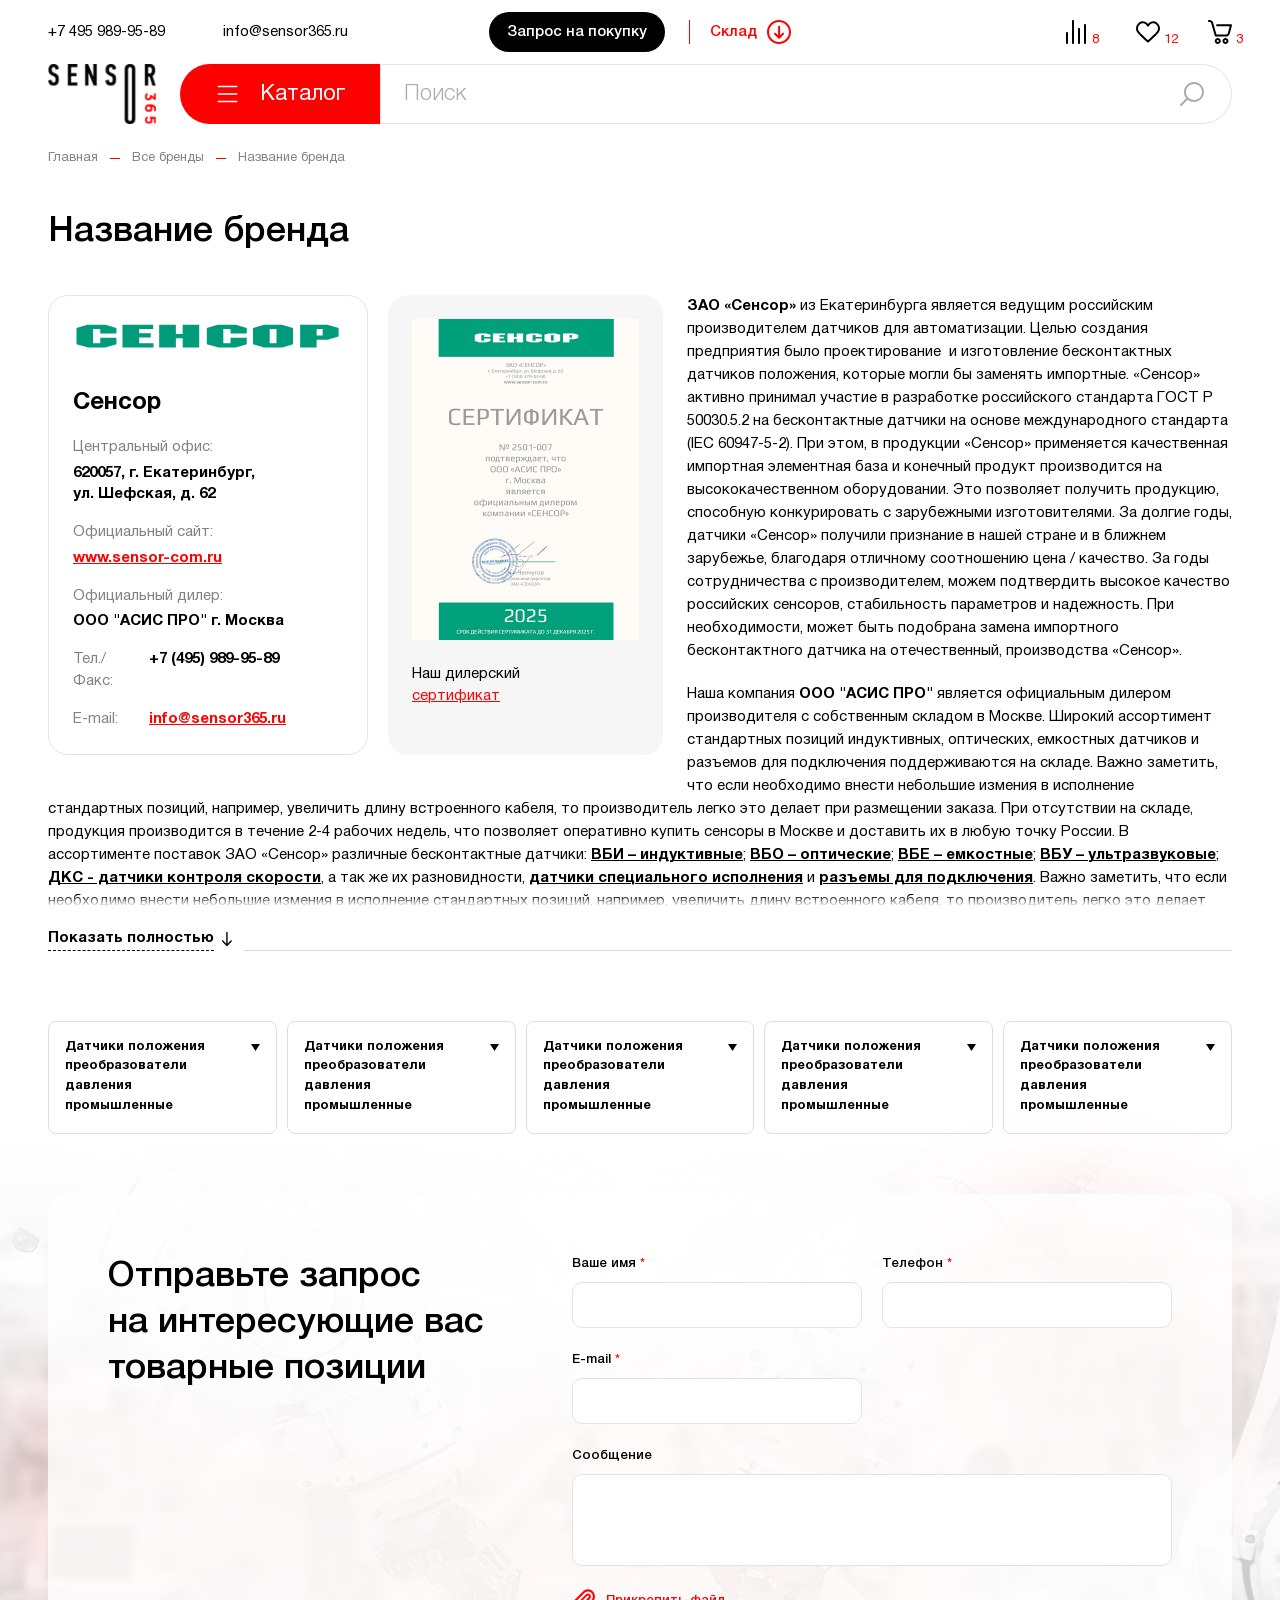
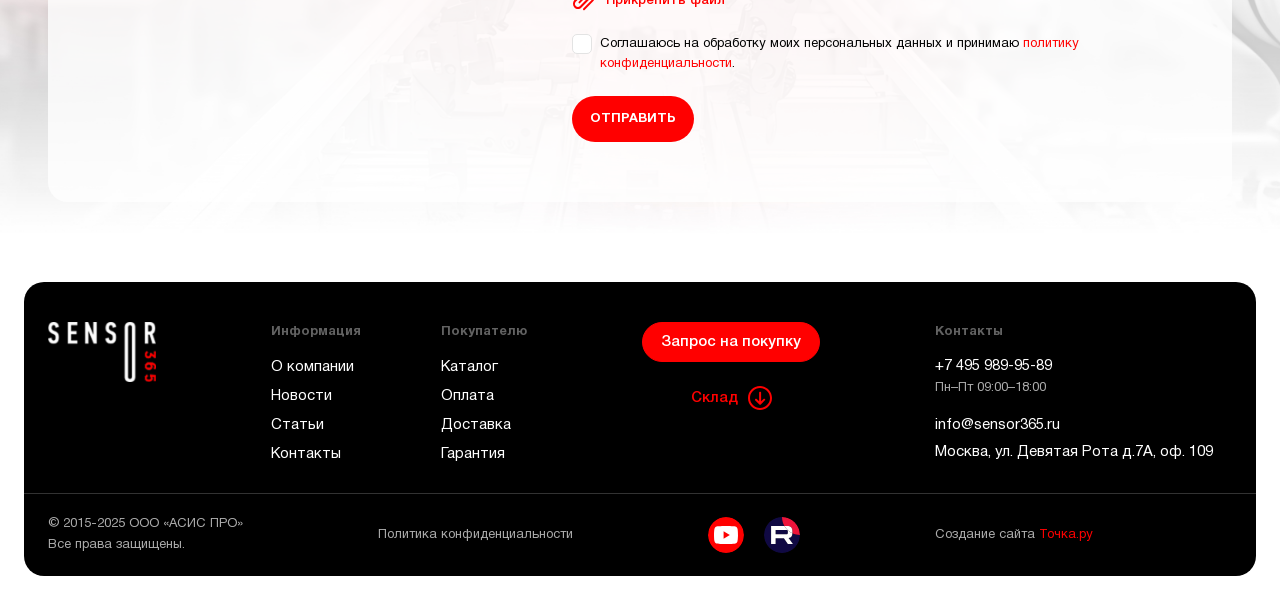
==== commit 6a066128: "Added new page/updated catalog menu" ====
--- a/brand.html
+++ b/brand.html
@@ -467,10 +467,6 @@
 						</div>
 
 						<div class="categories">
-							<div class="block_head">
-								<h2 class="title small">Продукция Сенсор</h2>
-							</div>
-
 							<div class="grid_row">
 								<div class="item">
 									<div class="main">
@@ -551,88 +547,12 @@
 										<div><a href="/">Магнитные датчики для пневмоцилиндров</a></div>
 
 										<div><a href="/">Оптические датчики диффузионные</a></div>
-									</div>
-								</div>
-
-								<div class="item">
-									<div class="main">
-										<a href="/">
-											<span>Датчики положения преобразователи давления промышленные</span>
-
-											<svg class="arr"><use xlink:href="images/sprite.svg#ic_arr_ver2"></use></svg>
-										</a>
-									</div>
-
-									<div class="sub">
-										<div><a href="/">Индуктивные датчики для контроля частоты вращения</a></div>
-
-										<div><a href="/">Индуктивные датчики кольцевые</a></div>
-
-										<div><a href="/">Магнитные датчики</a></div>
-
-										<div><a href="/">Магнитные датчики для пневмоцилиндров</a></div>
-
-										<div><a href="/">Оптические датчики диффузионные</a></div>
 
 										<div><a href="/">Оптические датчики - многолучевые барьеры</a></div>
 
 										<div><a href="/">Оптические датчики - однолучевые барьеры</a></div>
 
 										<div><a href="/">Индуктивные датчики для контроля частоты вращения</a></div>
-
-										<div><a href="/">Индуктивные датчики для контроля частоты вращения</a></div>
-
-										<div><a href="/">Индуктивные датчики кольцевые</a></div>
-
-										<div><a href="/">Магнитные датчики</a></div>
-
-										<div><a href="/">Магнитные датчики для пневмоцилиндров</a></div>
-
-										<div><a href="/">Оптические датчики диффузионные</a></div>
-
-										<div><a href="/">Оптические датчики - многолучевые барьеры</a></div>
-									</div>
-								</div>
-
-								<div class="item">
-									<div class="main">
-										<a href="/">
-											<span>Датчики положения преобразователи давления промышленные</span>
-
-											<svg class="arr"><use xlink:href="images/sprite.svg#ic_arr_ver2"></use></svg>
-										</a>
-									</div>
-
-									<div class="sub">
-										<div><a href="/">Индуктивные датчики для контроля частоты вращения</a></div>
-
-										<div><a href="/">Индуктивные датчики кольцевые</a></div>
-
-										<div><a href="/">Магнитные датчики</a></div>
-
-										<div><a href="/">Магнитные датчики для пневмоцилиндров</a></div>
-
-										<div><a href="/">Оптические датчики диффузионные</a></div>
-
-										<div><a href="/">Оптические датчики - многолучевые барьеры</a></div>
-
-										<div><a href="/">Оптические датчики - однолучевые барьеры</a></div>
-
-										<div><a href="/">Индуктивные датчики для контроля частоты вращения</a></div>
-
-										<div><a href="/">Индуктивные датчики для контроля частоты вращения</a></div>
-
-										<div><a href="/">Индуктивные датчики кольцевые</a></div>
-
-										<div><a href="/">Магнитные датчики</a></div>
-
-										<div><a href="/">Магнитные датчики для пневмоцилиндров</a></div>
-
-										<div><a href="/">Оптические датчики диффузионные</a></div>
-
-										<div><a href="/">Оптические датчики - многолучевые барьеры</a></div>
-
-										<div><a href="/">Оптические датчики - однолучевые барьеры</a></div>
 									</div>
 								</div>
 
--- a/css/styles.css
+++ b/css/styles.css
@@ -8271,18 +8271,11 @@
     max-width: 100%;
     padding: var(--inner_block_padding);
 
-    transition: background .2s linear;
     text-decoration: none;
 
     color: currentColor;
     border-radius: var(--border_radius);
     background: #f6f6f6;
-}
-
-
-.brand_page .data .cert:hover
-{
-    background: #ababab;
 }
 
 
@@ -8434,7 +8427,8 @@
 }
 
 
-.brand_page .spoler_btn:hover
+.brand_page .spoler_btn:hover,
+.brand_page .spoler_btn.active
 {
     color: var(--primary_color);
 }
@@ -8491,12 +8485,6 @@
 }
 
 
-.brand_page .categories .item.open
-{
-    align-self: stretch;
-}
-
-
 .brand_page .categories .main a
 {
     display: flex;
@@ -8529,14 +8517,8 @@
     height: 7px;
     margin-block: 6px;
 
-    transition: .2s linear;
+    transition: transform .2s linear;
     transform: rotate(180deg);
-}
-
-
-.brand_page .categories .main:hover .arr
-{
-    color: var(--primary_color);
 }
 
 
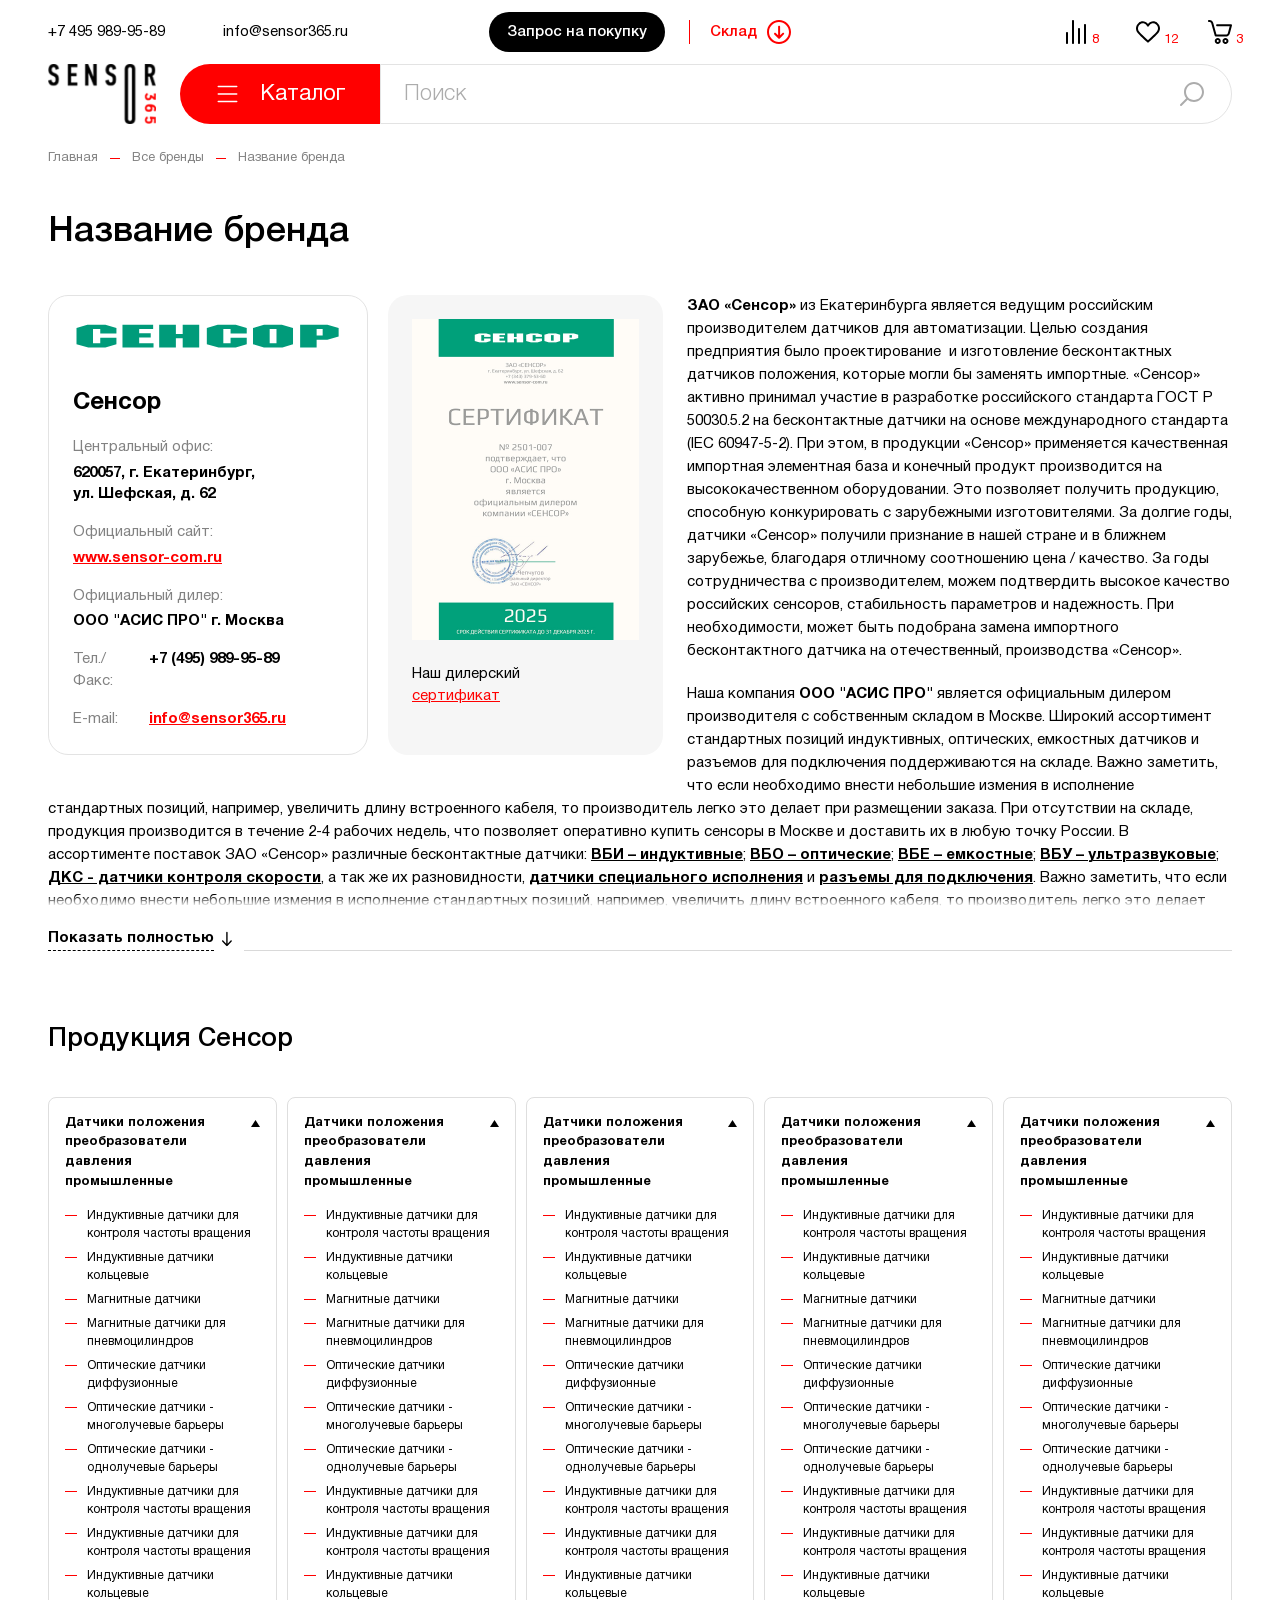
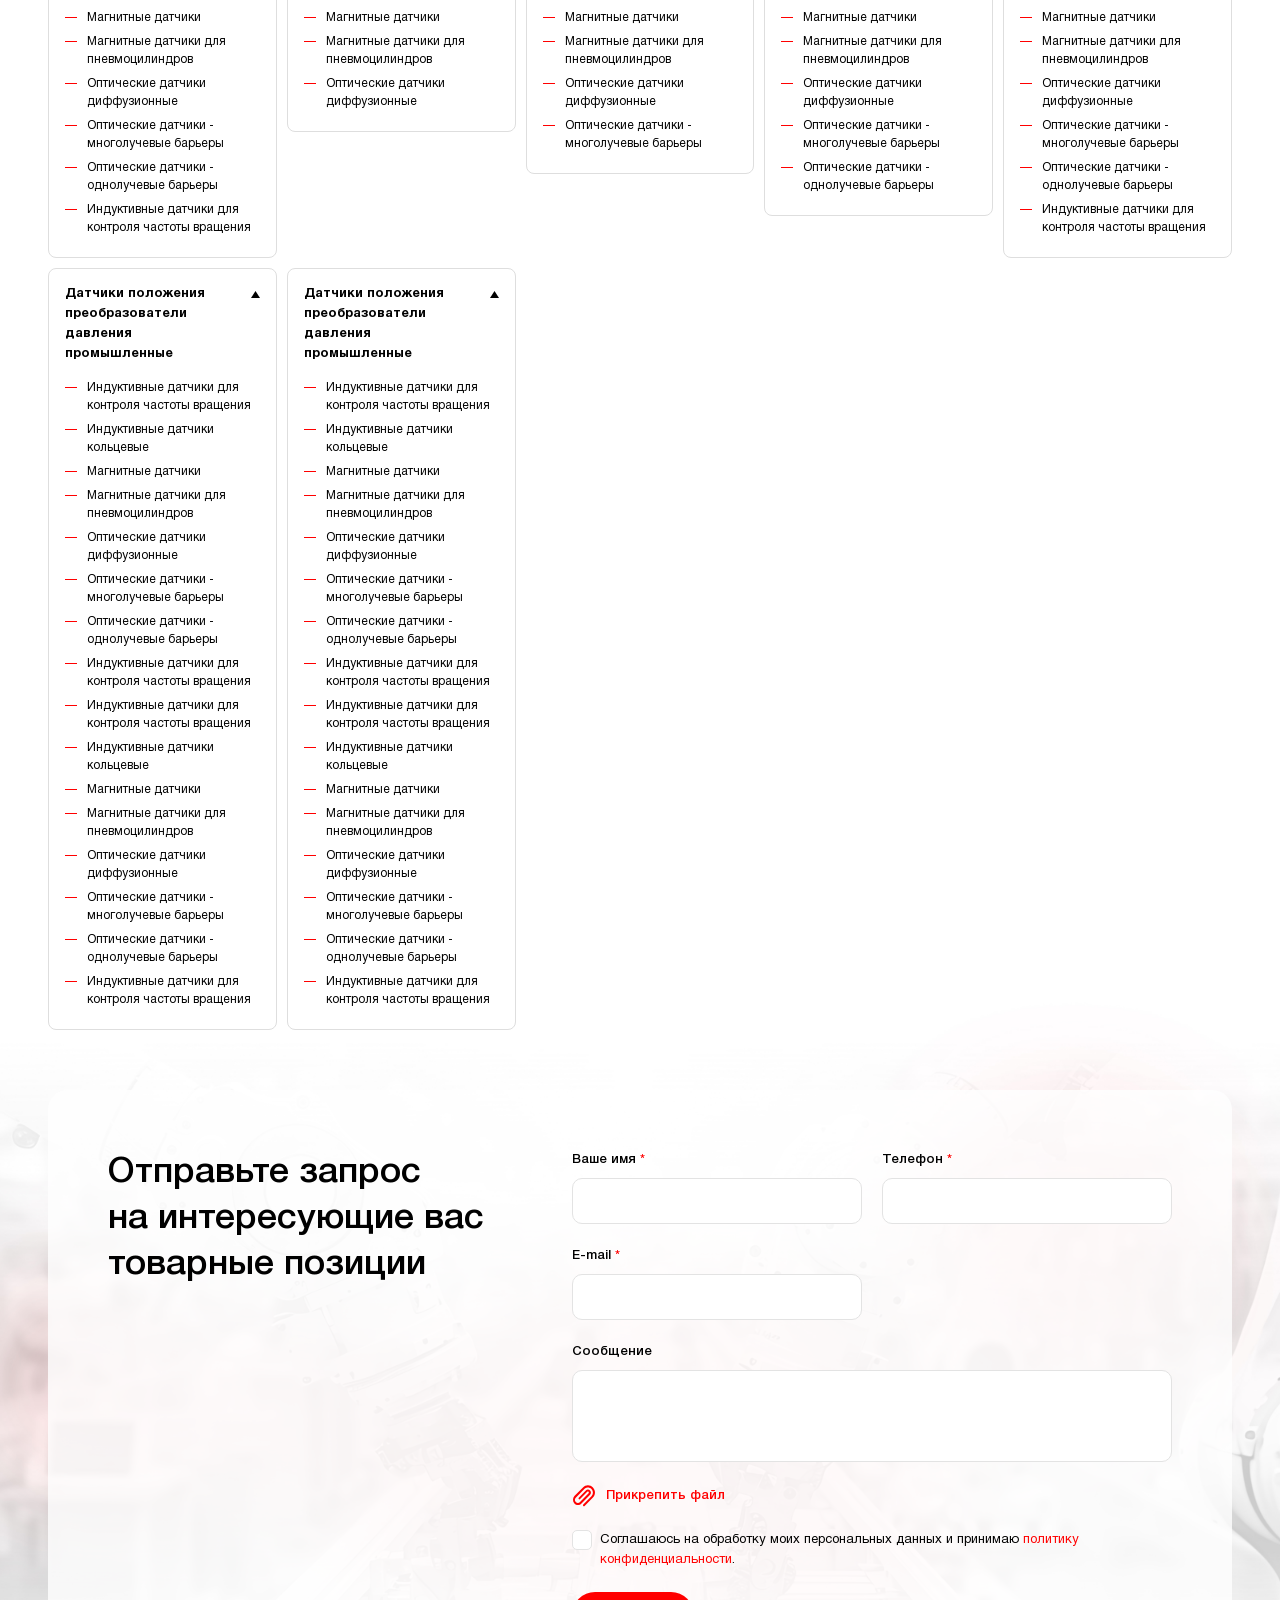
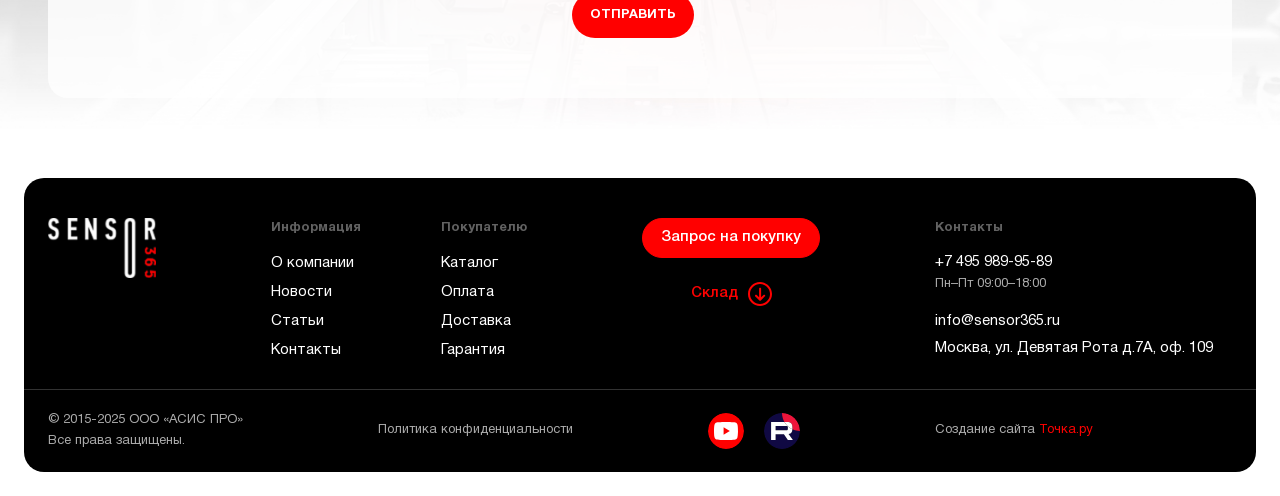
==== commit e26ad2fd: "Update" ====
--- a/brand.html
+++ b/brand.html
@@ -467,17 +467,21 @@
 						</div>
 
 						<div class="categories">
+							<div class="block_head">
+								<div class="title small">Продукция Сенсор</div>
+							</div>
+
 							<div class="grid_row">
 								<div class="item">
 									<div class="main">
-										<a href="/">
+										<a href="/" class="active">
 											<span>Датчики положения преобразователи давления промышленные</span>
 
 											<svg class="arr"><use xlink:href="images/sprite.svg#ic_arr_ver2"></use></svg>
 										</a>
 									</div>
 
-									<div class="sub">
+									<div class="sub" style="display: block;">
 										<div><a href="/">Индуктивные датчики для контроля частоты вращения</a></div>
 
 										<div><a href="/">Индуктивные датчики кольцевые</a></div>
@@ -514,146 +518,222 @@
 
 								<div class="item">
 									<div class="main">
-										<a href="/">
+										<a href="/" class="active">
 											<span>Датчики положения преобразователи давления промышленные</span>
 
 											<svg class="arr"><use xlink:href="images/sprite.svg#ic_arr_ver2"></use></svg>
 										</a>
 									</div>
 
-									<div class="sub">
-										<div><a href="/">Индуктивные датчики для контроля частоты вращения</a></div>
-
-										<div><a href="/">Индуктивные датчики кольцевые</a></div>
-
-										<div><a href="/">Магнитные датчики</a></div>
-
-										<div><a href="/">Магнитные датчики для пневмоцилиндров</a></div>
-
-										<div><a href="/">Оптические датчики диффузионные</a></div>
-
-										<div><a href="/">Оптические датчики - многолучевые барьеры</a></div>
-
-										<div><a href="/">Оптические датчики - однолучевые барьеры</a></div>
-
-										<div><a href="/">Индуктивные датчики для контроля частоты вращения</a></div>
-
-										<div><a href="/">Индуктивные датчики для контроля частоты вращения</a></div>
-
-										<div><a href="/">Индуктивные датчики кольцевые</a></div>
-
-										<div><a href="/">Магнитные датчики</a></div>
-
-										<div><a href="/">Магнитные датчики для пневмоцилиндров</a></div>
-
-										<div><a href="/">Оптические датчики диффузионные</a></div>
-
-										<div><a href="/">Оптические датчики - многолучевые барьеры</a></div>
-
-										<div><a href="/">Оптические датчики - однолучевые барьеры</a></div>
-
-										<div><a href="/">Индуктивные датчики для контроля частоты вращения</a></div>
+									<div class="sub" style="display: block;">
+										<div><a href="/">Индуктивные датчики для контроля частоты вращения</a></div>
+
+										<div><a href="/">Индуктивные датчики кольцевые</a></div>
+
+										<div><a href="/">Магнитные датчики</a></div>
+
+										<div><a href="/">Магнитные датчики для пневмоцилиндров</a></div>
+
+										<div><a href="/">Оптические датчики диффузионные</a></div>
+
+										<div><a href="/">Оптические датчики - многолучевые барьеры</a></div>
+
+										<div><a href="/">Оптические датчики - однолучевые барьеры</a></div>
+
+										<div><a href="/">Индуктивные датчики для контроля частоты вращения</a></div>
+
+										<div><a href="/">Индуктивные датчики для контроля частоты вращения</a></div>
+
+										<div><a href="/">Индуктивные датчики кольцевые</a></div>
+
+										<div><a href="/">Магнитные датчики</a></div>
+
+										<div><a href="/">Магнитные датчики для пневмоцилиндров</a></div>
+
+										<div><a href="/">Оптические датчики диффузионные</a></div>
 									</div>
 								</div>
 
 								<div class="item">
 									<div class="main">
-										<a href="/">
+										<a href="/" class="active">
 											<span>Датчики положения преобразователи давления промышленные</span>
 
 											<svg class="arr"><use xlink:href="images/sprite.svg#ic_arr_ver2"></use></svg>
 										</a>
 									</div>
 
-									<div class="sub">
-										<div><a href="/">Индуктивные датчики для контроля частоты вращения</a></div>
-
-										<div><a href="/">Индуктивные датчики кольцевые</a></div>
-
-										<div><a href="/">Магнитные датчики</a></div>
-
-										<div><a href="/">Магнитные датчики для пневмоцилиндров</a></div>
-
-										<div><a href="/">Оптические датчики диффузионные</a></div>
-
-										<div><a href="/">Оптические датчики - многолучевые барьеры</a></div>
-
-										<div><a href="/">Оптические датчики - однолучевые барьеры</a></div>
-
-										<div><a href="/">Индуктивные датчики для контроля частоты вращения</a></div>
-
-										<div><a href="/">Индуктивные датчики для контроля частоты вращения</a></div>
-
-										<div><a href="/">Индуктивные датчики кольцевые</a></div>
-
-										<div><a href="/">Магнитные датчики</a></div>
-
-										<div><a href="/">Магнитные датчики для пневмоцилиндров</a></div>
-
-										<div><a href="/">Оптические датчики диффузионные</a></div>
-
-										<div><a href="/">Оптические датчики - многолучевые барьеры</a></div>
-
-										<div><a href="/">Оптические датчики - однолучевые барьеры</a></div>
-
-										<div><a href="/">Индуктивные датчики для контроля частоты вращения</a></div>
+									<div class="sub" style="display: block;">
+										<div><a href="/">Индуктивные датчики для контроля частоты вращения</a></div>
+
+										<div><a href="/">Индуктивные датчики кольцевые</a></div>
+
+										<div><a href="/">Магнитные датчики</a></div>
+
+										<div><a href="/">Магнитные датчики для пневмоцилиндров</a></div>
+
+										<div><a href="/">Оптические датчики диффузионные</a></div>
+
+										<div><a href="/">Оптические датчики - многолучевые барьеры</a></div>
+
+										<div><a href="/">Оптические датчики - однолучевые барьеры</a></div>
+
+										<div><a href="/">Индуктивные датчики для контроля частоты вращения</a></div>
+
+										<div><a href="/">Индуктивные датчики для контроля частоты вращения</a></div>
+
+										<div><a href="/">Индуктивные датчики кольцевые</a></div>
+
+										<div><a href="/">Магнитные датчики</a></div>
+
+										<div><a href="/">Магнитные датчики для пневмоцилиндров</a></div>
+
+										<div><a href="/">Оптические датчики диффузионные</a></div>
+
+										<div><a href="/">Оптические датчики - многолучевые барьеры</a></div>
 									</div>
 								</div>
 
 								<div class="item">
 									<div class="main">
-										<a href="/">
+										<a href="/" class="active">
 											<span>Датчики положения преобразователи давления промышленные</span>
 
 											<svg class="arr"><use xlink:href="images/sprite.svg#ic_arr_ver2"></use></svg>
 										</a>
 									</div>
 
-									<div class="sub">
-										<div><a href="/">Индуктивные датчики для контроля частоты вращения</a></div>
-
-										<div><a href="/">Индуктивные датчики кольцевые</a></div>
-
-										<div><a href="/">Магнитные датчики</a></div>
-
-										<div><a href="/">Магнитные датчики для пневмоцилиндров</a></div>
-
-										<div><a href="/">Оптические датчики диффузионные</a></div>
-
-										<div><a href="/">Оптические датчики - многолучевые барьеры</a></div>
-
-										<div><a href="/">Оптические датчики - однолучевые барьеры</a></div>
-
-										<div><a href="/">Индуктивные датчики для контроля частоты вращения</a></div>
-
-										<div><a href="/">Индуктивные датчики для контроля частоты вращения</a></div>
-
-										<div><a href="/">Индуктивные датчики кольцевые</a></div>
-
-										<div><a href="/">Магнитные датчики</a></div>
-
-										<div><a href="/">Магнитные датчики для пневмоцилиндров</a></div>
-
-										<div><a href="/">Оптические датчики диффузионные</a></div>
-
-										<div><a href="/">Оптические датчики - многолучевые барьеры</a></div>
-
-										<div><a href="/">Оптические датчики - однолучевые барьеры</a></div>
-
-										<div><a href="/">Индуктивные датчики для контроля частоты вращения</a></div>
+									<div class="sub" style="display: block;">
+										<div><a href="/">Индуктивные датчики для контроля частоты вращения</a></div>
+
+										<div><a href="/">Индуктивные датчики кольцевые</a></div>
+
+										<div><a href="/">Магнитные датчики</a></div>
+
+										<div><a href="/">Магнитные датчики для пневмоцилиндров</a></div>
+
+										<div><a href="/">Оптические датчики диффузионные</a></div>
+
+										<div><a href="/">Оптические датчики - многолучевые барьеры</a></div>
+
+										<div><a href="/">Оптические датчики - однолучевые барьеры</a></div>
+
+										<div><a href="/">Индуктивные датчики для контроля частоты вращения</a></div>
+
+										<div><a href="/">Индуктивные датчики для контроля частоты вращения</a></div>
+
+										<div><a href="/">Индуктивные датчики кольцевые</a></div>
+
+										<div><a href="/">Магнитные датчики</a></div>
+
+										<div><a href="/">Магнитные датчики для пневмоцилиндров</a></div>
+
+										<div><a href="/">Оптические датчики диффузионные</a></div>
+
+										<div><a href="/">Оптические датчики - многолучевые барьеры</a></div>
+
+										<div><a href="/">Оптические датчики - однолучевые барьеры</a></div>
 									</div>
 								</div>
 
 								<div class="item">
 									<div class="main">
-										<a href="/">
+										<a href="/" class="active">
 											<span>Датчики положения преобразователи давления промышленные</span>
 
 											<svg class="arr"><use xlink:href="images/sprite.svg#ic_arr_ver2"></use></svg>
 										</a>
 									</div>
 
-									<div class="sub">
+									<div class="sub" style="display: block;">
+										<div><a href="/">Индуктивные датчики для контроля частоты вращения</a></div>
+
+										<div><a href="/">Индуктивные датчики кольцевые</a></div>
+
+										<div><a href="/">Магнитные датчики</a></div>
+
+										<div><a href="/">Магнитные датчики для пневмоцилиндров</a></div>
+
+										<div><a href="/">Оптические датчики диффузионные</a></div>
+
+										<div><a href="/">Оптические датчики - многолучевые барьеры</a></div>
+
+										<div><a href="/">Оптические датчики - однолучевые барьеры</a></div>
+
+										<div><a href="/">Индуктивные датчики для контроля частоты вращения</a></div>
+
+										<div><a href="/">Индуктивные датчики для контроля частоты вращения</a></div>
+
+										<div><a href="/">Индуктивные датчики кольцевые</a></div>
+
+										<div><a href="/">Магнитные датчики</a></div>
+
+										<div><a href="/">Магнитные датчики для пневмоцилиндров</a></div>
+
+										<div><a href="/">Оптические датчики диффузионные</a></div>
+
+										<div><a href="/">Оптические датчики - многолучевые барьеры</a></div>
+
+										<div><a href="/">Оптические датчики - однолучевые барьеры</a></div>
+
+										<div><a href="/">Индуктивные датчики для контроля частоты вращения</a></div>
+									</div>
+								</div>
+
+								<div class="item">
+									<div class="main">
+										<a href="/" class="active">
+											<span>Датчики положения преобразователи давления промышленные</span>
+
+											<svg class="arr"><use xlink:href="images/sprite.svg#ic_arr_ver2"></use></svg>
+										</a>
+									</div>
+
+									<div class="sub" style="display: block;">
+										<div><a href="/">Индуктивные датчики для контроля частоты вращения</a></div>
+
+										<div><a href="/">Индуктивные датчики кольцевые</a></div>
+
+										<div><a href="/">Магнитные датчики</a></div>
+
+										<div><a href="/">Магнитные датчики для пневмоцилиндров</a></div>
+
+										<div><a href="/">Оптические датчики диффузионные</a></div>
+
+										<div><a href="/">Оптические датчики - многолучевые барьеры</a></div>
+
+										<div><a href="/">Оптические датчики - однолучевые барьеры</a></div>
+
+										<div><a href="/">Индуктивные датчики для контроля частоты вращения</a></div>
+
+										<div><a href="/">Индуктивные датчики для контроля частоты вращения</a></div>
+
+										<div><a href="/">Индуктивные датчики кольцевые</a></div>
+
+										<div><a href="/">Магнитные датчики</a></div>
+
+										<div><a href="/">Магнитные датчики для пневмоцилиндров</a></div>
+
+										<div><a href="/">Оптические датчики диффузионные</a></div>
+
+										<div><a href="/">Оптические датчики - многолучевые барьеры</a></div>
+
+										<div><a href="/">Оптические датчики - однолучевые барьеры</a></div>
+
+										<div><a href="/">Индуктивные датчики для контроля частоты вращения</a></div>
+									</div>
+								</div>
+
+								<div class="item">
+									<div class="main">
+										<a href="/" class="active">
+											<span>Датчики положения преобразователи давления промышленные</span>
+
+											<svg class="arr"><use xlink:href="images/sprite.svg#ic_arr_ver2"></use></svg>
+										</a>
+									</div>
+
+									<div class="sub" style="display: block;">
 										<div><a href="/">Индуктивные датчики для контроля частоты вращения</a></div>
 
 										<div><a href="/">Индуктивные датчики кольцевые</a></div>
--- a/css/styles.css
+++ b/css/styles.css
@@ -8271,11 +8271,18 @@
     max-width: 100%;
     padding: var(--inner_block_padding);
 
+    transition: background .2s linear;
     text-decoration: none;
 
     color: currentColor;
     border-radius: var(--border_radius);
     background: #f6f6f6;
+}
+
+
+.brand_page .data .cert:hover
+{
+    background: #ababab;
 }
 
 
@@ -8427,13 +8434,6 @@
 }
 
 
-.brand_page .spoler_btn:hover,
-.brand_page .spoler_btn.active
-{
-    color: var(--primary_color);
-}
-
-
 .brand_page .spoler_btn.active span + span
 {
     display: block;
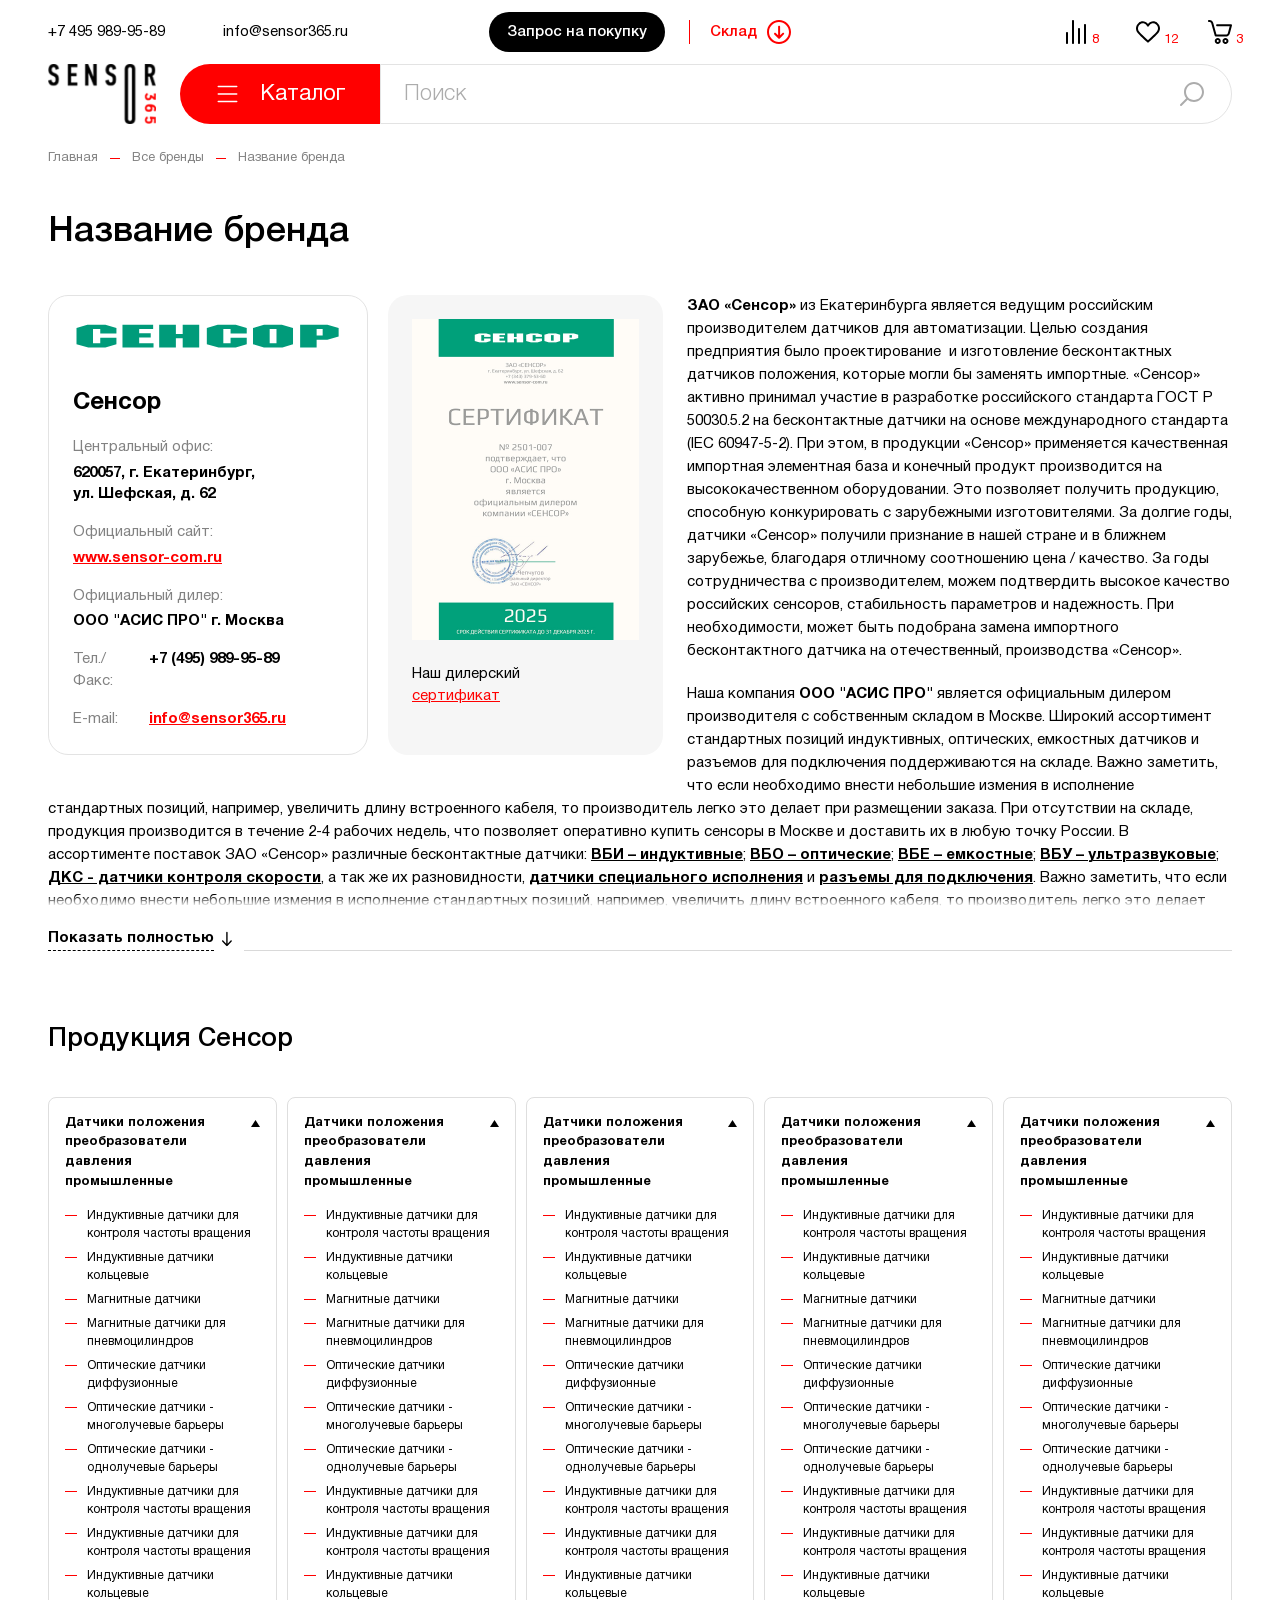
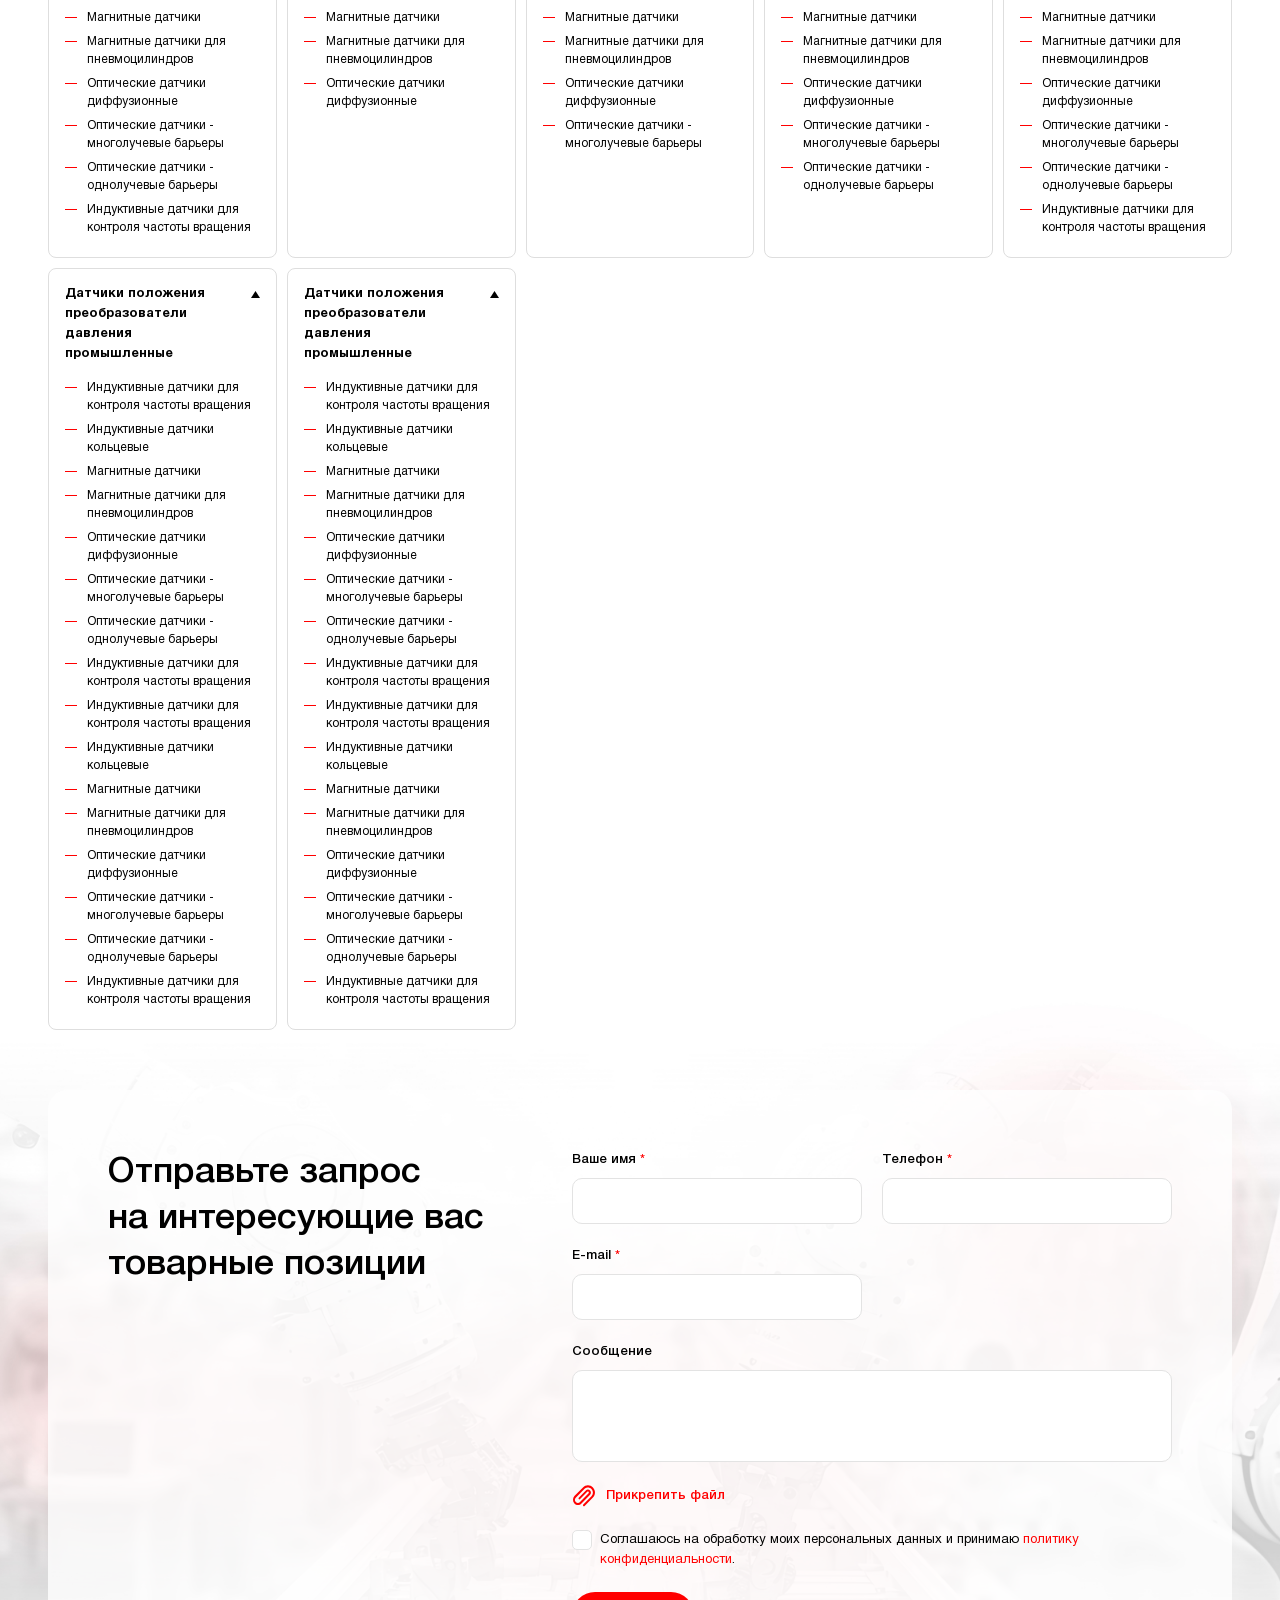
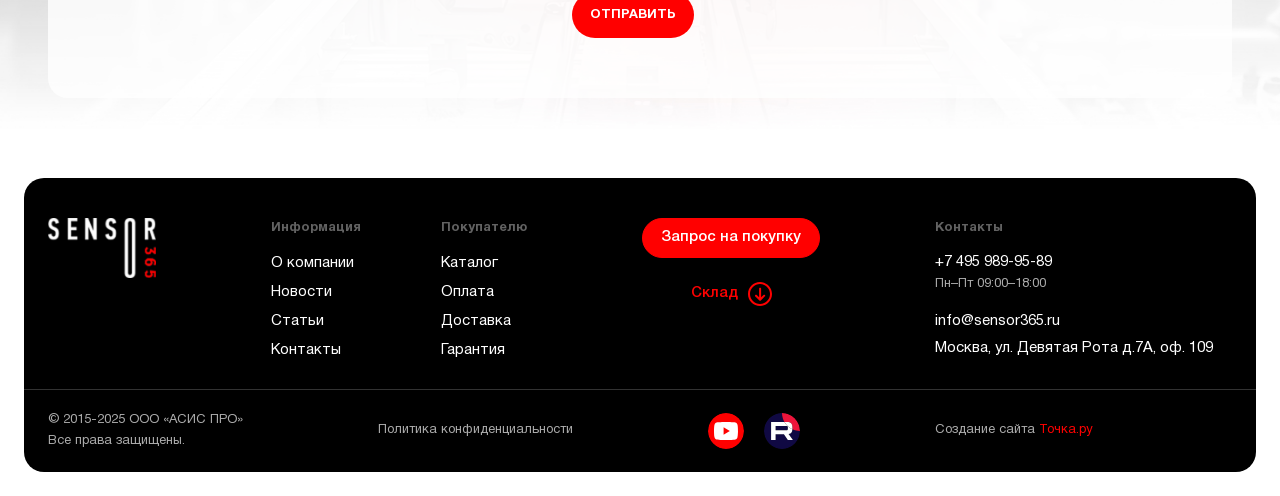
==== commit 8ac64dbe: "Update" ====
--- a/brand.html
+++ b/brand.html
@@ -468,7 +468,7 @@
 
 						<div class="categories">
 							<div class="block_head">
-								<div class="title small">Продукция Сенсор</div>
+								<h2 class="title small">Продукция Сенсор</h2>
 							</div>
 
 							<div class="grid_row">
--- a/css/styles.css
+++ b/css/styles.css
@@ -8434,6 +8434,12 @@
 }
 
 
+.brand_page .spoler_btn:hover
+{
+    color: var(--primary_color);
+}
+
+
 .brand_page .spoler_btn.active span + span
 {
     display: block;
@@ -8465,8 +8471,8 @@
 .brand_page .categories .grid_row
 {
     display: flex;
-    align-content: flex-start;
-    align-items: flex-start;
+    align-content: stretch;
+    align-items: stretch;
     flex-wrap: wrap;
     justify-content: flex-start;
 
@@ -8480,8 +8486,16 @@
 {
     padding: 16px var(--inner_gap);
 
+    transition: border-color .2s linear;
+
     border: 1px solid #dedede;
     border-radius: 8px;
+}
+
+
+.brand_page .categories .item:hover
+{
+    border-color: var(--primary_color);
 }
 
 
